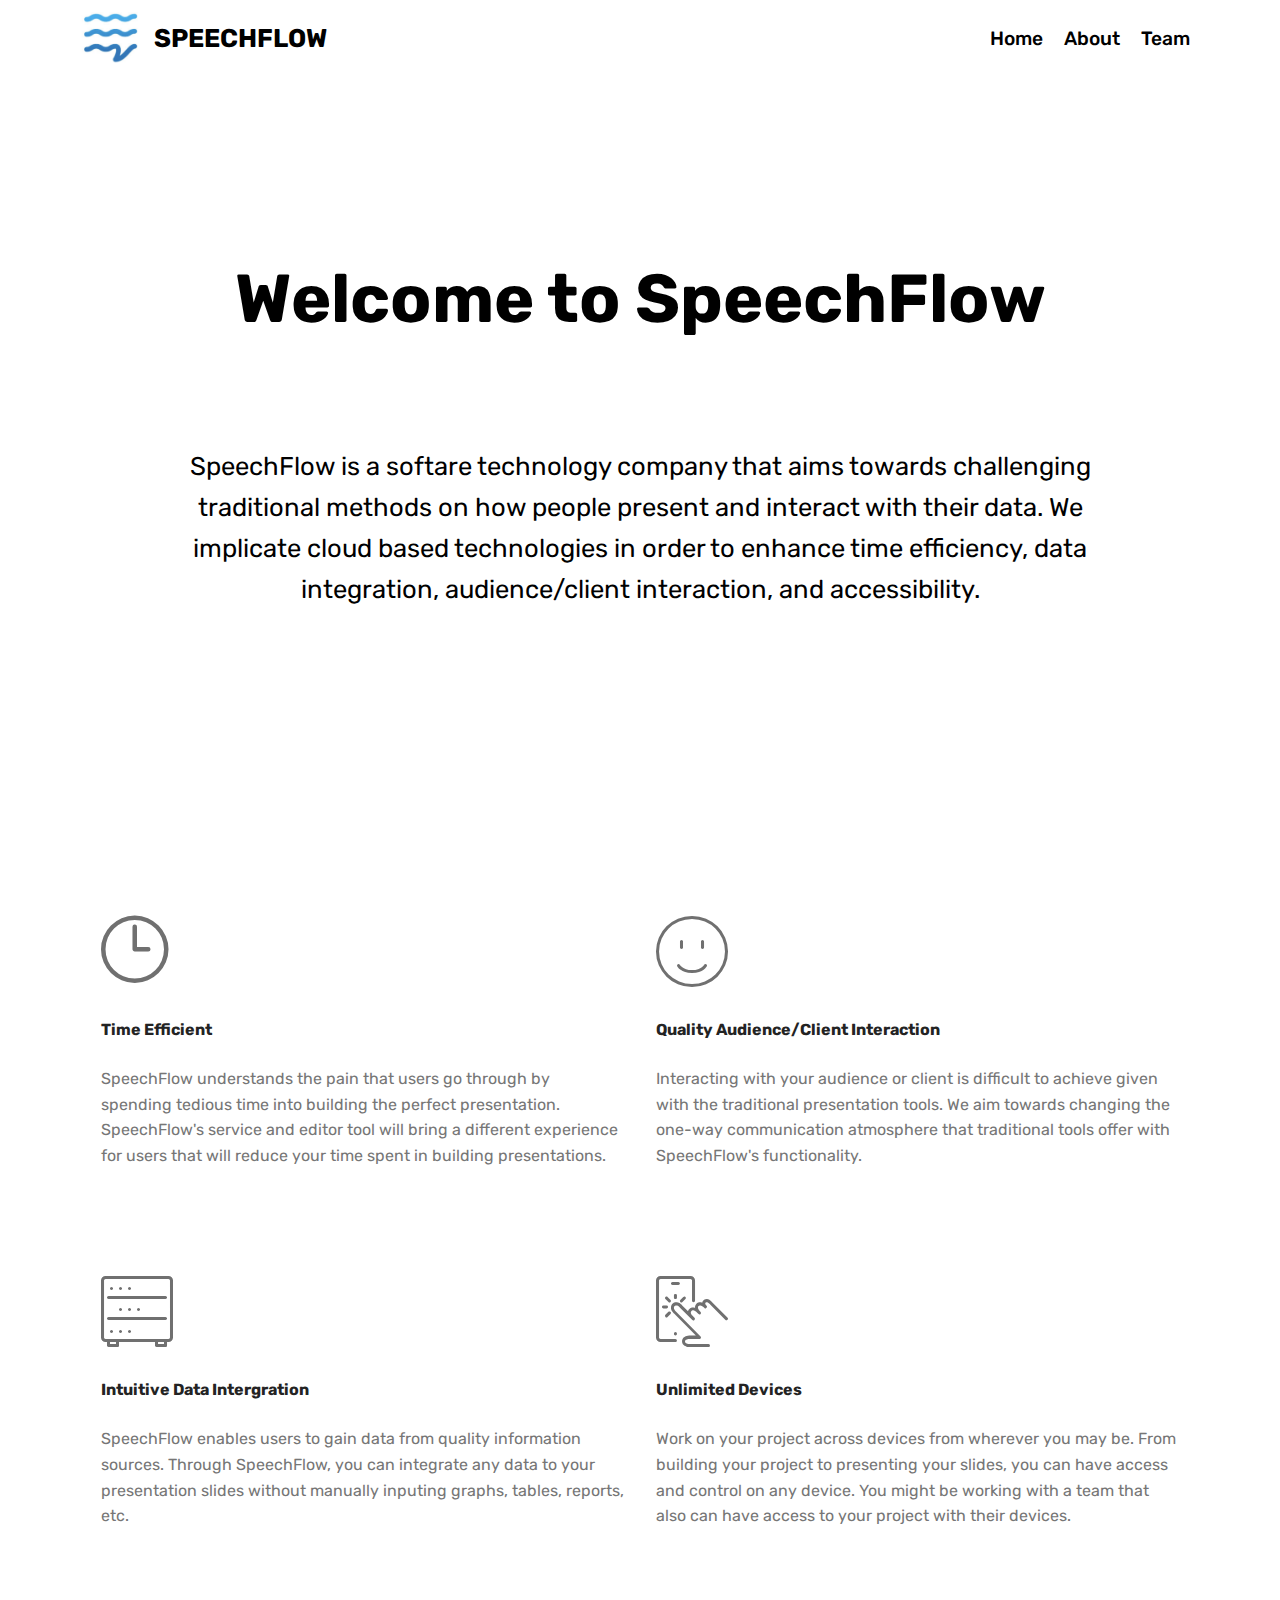
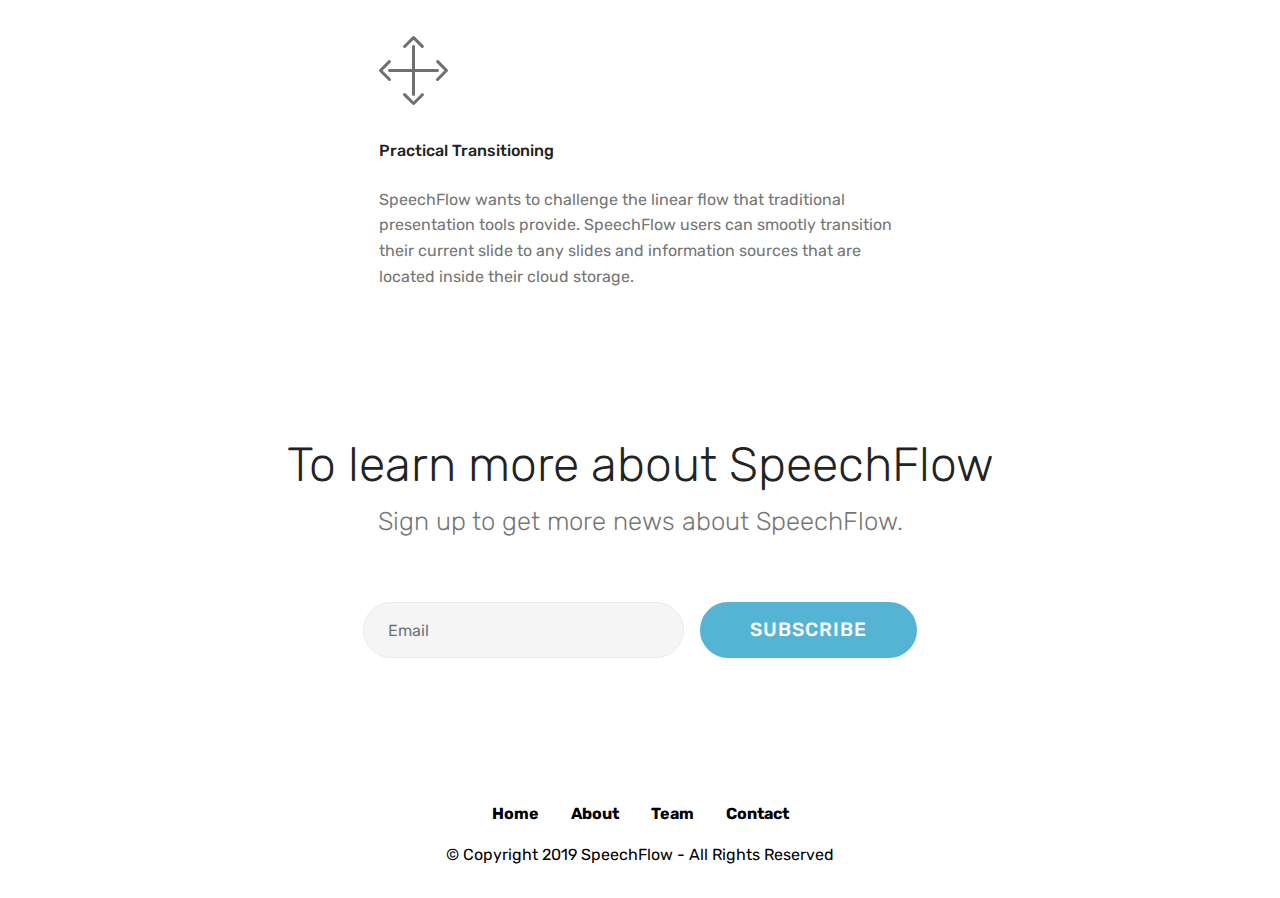
==== about.html @ fd4cd21f "create github pages" ====
<!DOCTYPE html>
<html  >
<head>
  <!-- Site made with Mobirise Website Builder v4.11.4, https://mobirise.com -->
  <meta charset="UTF-8">
  <meta http-equiv="X-UA-Compatible" content="IE=edge">
  <meta name="generator" content="Mobirise v4.11.4, mobirise.com">
  <meta name="viewport" content="width=device-width, initial-scale=1, minimum-scale=1">
  <link rel="shortcut icon" href="assets/images/screen-shot-2019-04-03-at-3.57.23-pm-146x145.png" type="image/x-icon">
  <meta name="description" content="Web Builder Description">
  
  <title>About</title>
  <link rel="stylesheet" href="assets/web/assets/mobirise-icons/mobirise-icons.css">
  <link rel="stylesheet" href="assets/web/assets/mobirise-icons-bold/mobirise-icons-bold.css">
  <link rel="stylesheet" href="assets/bootstrap/css/bootstrap.min.css">
  <link rel="stylesheet" href="assets/bootstrap/css/bootstrap-grid.min.css">
  <link rel="stylesheet" href="assets/bootstrap/css/bootstrap-reboot.min.css">
  <link rel="stylesheet" href="assets/dropdown/css/style.css">
  <link rel="stylesheet" href="assets/tether/tether.min.css">
  <link rel="stylesheet" href="assets/socicon/css/styles.css">
  <link rel="stylesheet" href="assets/theme/css/style.css">
  <link rel="preload" as="style" href="assets/mobirise/css/mbr-additional.css"><link rel="stylesheet" href="assets/mobirise/css/mbr-additional.css" type="text/css">
  
  
  
</head>
<body>
  <section class="menu cid-rmBKshVHnx" once="menu" id="menu2-a">

    

    <nav class="navbar navbar-expand beta-menu navbar-dropdown align-items-center navbar-toggleable-sm">
        <button class="navbar-toggler navbar-toggler-right" type="button" data-toggle="collapse" data-target="#navbarSupportedContent" aria-controls="navbarSupportedContent" aria-expanded="false" aria-label="Toggle navigation">
            <div class="hamburger">
                <span></span>
                <span></span>
                <span></span>
                <span></span>
            </div>
        </button>
        <div class="menu-logo">
            <div class="navbar-brand">
                <span class="navbar-logo">
                    <a href="https://mobirise.co">
                        <img src="assets/images/screen-shot-2019-04-03-at-3.57.23-pm-146x145.png" alt="Mobirise" title="" style="height: 3.8rem;">
                    </a>
                </span>
                <span class="navbar-caption-wrap"><a class="navbar-caption text-black display-5" href="index.html">SPEECHFLOW</a></span>
            </div>
        </div>
        <div class="collapse navbar-collapse" id="navbarSupportedContent">
            <ul class="navbar-nav nav-dropdown nav-right" data-app-modern-menu="true"><li class="nav-item">
                    <a class="nav-link link text-black display-4" href="index.html">Home</a>
                </li><li class="nav-item"><a class="nav-link link text-black display-4" href="about.html">About</a></li><li class="nav-item"><a class="nav-link link text-black display-4" href="team.html">Team</a></li></ul>
            
        </div>
    </nav>
</section>

<section class="engine"><a href="https://mobirise.info">Mobirise</a></section><section class="cid-rmBMNc3s28 mbr-fullscreen" id="header2-f">

    

    

    <div class="container align-center">
        <div class="row justify-content-md-center">
            <div class="mbr-white col-md-10">
                <h1 class="mbr-section-title mbr-bold pb-3 mbr-fonts-style display-1">
                    Welcome to SpeechFlow</h1>
                
                <p class="mbr-text pb-3 mbr-fonts-style display-5"><br><br>SpeechFlow is a softare technology company that aims towards challenging traditional methods on how people present and interact with their data. We implicate cloud based technologies in order to enhance time efficiency, data integration, audience/client interaction, and accessibility.<br></p>
                
            </div>
        </div>
    </div>
    
</section>

<section class="features5 cid-rmCKR3AVZX" id="features5-1q">
    
    

    
    <div class="container">
        <div class="media-container-row">

            <div class="card p-3 col-12 col-md-6">
                <div class="card-img pb-3">
                    <span class="mbr-iconfont mbrib-clock"></span>
                </div>
                <div class="card-box">
                    <h4 class="card-title py-3 mbr-fonts-style display-7"><strong>
                        Time Efficient</strong></h4>
                    <p class="mbr-text mbr-fonts-style display-7">SpeechFlow understands the pain that users go through by spending tedious time into building the perfect presentation. SpeechFlow's service and editor tool will bring a different experience for users that will reduce your time spent in building presentations.&nbsp;</p>
                </div>
            </div>

            <div class="card p-3 col-12 col-md-6">
                <div class="card-img pb-3">
                    <span class="mbr-iconfont mbri-smile-face"></span>
                </div>
                <div class="card-box">
                    <h4 class="card-title py-3 mbr-fonts-style display-7"><strong>Quality Audience/Client Interaction</strong></h4>
                    <p class="mbr-text mbr-fonts-style display-7">Interacting with your audience or client is difficult to achieve given with the traditional presentation tools. We aim towards changing the one-way communication atmosphere that traditional tools offer with SpeechFlow's functionality. </p>
                </div>
            </div>

            

            
        </div>
    </div>
</section>

<section class="features5 cid-rmCKVQnenb" id="features5-1r">
    
    

    
    <div class="container">
        <div class="media-container-row">

            <div class="card p-3 col-12 col-md-6">
                <div class="card-img pb-3">
                    <span class="mbr-iconfont mbri-database"></span>
                </div>
                <div class="card-box">
                    <h4 class="card-title py-3 mbr-fonts-style display-7"><strong>Intuitive Data Intergration</strong></h4>
                    <p class="mbr-text mbr-fonts-style display-7">SpeechFlow enables users to gain data from quality information sources. Through SpeechFlow, you can integrate any data to your presentation slides without manually inputing graphs, tables, reports, etc. </p>
                </div>
            </div>

            <div class="card p-3 col-12 col-md-6">
                <div class="card-img pb-3">
                    <span class="mbri-touch mbr-iconfont"></span>
                </div>
                <div class="card-box">
                    <h4 class="card-title py-3 mbr-fonts-style display-7"><strong>Unlimited Devices</strong></h4>
                    <p class="mbr-text mbr-fonts-style display-7">Work on your project across devices from wherever you may be. From building your project to presenting your slides, you can have access and control on any device. You might be working with a team that also can have access to your project with their devices.&nbsp;<br></p>
                </div>
            </div>

            

            
        </div>
    </div>
</section>

<section class="features5 cid-rmEwqgdyyL" id="features5-1t">
    
    

    
    <div class="container">
        <div class="media-container-row">

            <div class="card p-3 col-12 col-md-6">
                <div class="card-img pb-3">
                    <span class="mbr-iconfont mbri-drag-n-drop"></span>
                </div>
                <div class="card-box">
                    <h4 class="card-title py-3 mbr-fonts-style display-7">
                        Practical Transitioning&nbsp;</h4>
                    <p class="mbr-text mbr-fonts-style display-7">SpeechFlow wants to challenge the linear flow that traditional presentation tools provide. SpeechFlow users can smootly transition their current slide to any slides and information sources that are located inside their cloud storage. &nbsp;<br></p>
                </div>
            </div>

            

            

            
        </div>
    </div>
</section>

<section class="mbr-section form3 cid-rmCKaXedOC" id="form3-1p">

    

    

    <div class="container">
        <div class="row justify-content-center">
            <div class="title col-12 col-lg-8">
                <h2 class="align-center pb-2 mbr-fonts-style display-2">To learn more about SpeechFlow</h2>
                <h3 class="mbr-section-subtitle align-center pb-5 mbr-light mbr-fonts-style display-5">Sign up to get more news about SpeechFlow.</h3>
            </div>
        </div>

        <div class="row py-2 justify-content-center">
            <div class="col-12 col-lg-6  col-md-8 " data-form-type="formoid">
                <!---Formbuilder Form--->
                <form action="https://mobirise.com/" method="POST" class="mbr-form form-with-styler" data-form-title="Mobirise Form"><input type="hidden" name="email" data-form-email="true" value="qpo+AYBbpV+NkNsP4KhYhsBKqe8JegMHZk0MOU1ZbLRq3NXl30tZQBmYfd4DKTmoxYqYa0IX5+ta2hvY4SDJxQZHtUR6M5y82dvScBEGk53ZRfihV3V1oSv500t8HhUw">
                    <div class="row">
                        <div hidden="hidden" data-form-alert="" class="alert alert-success col-12">Thanks for filling out the form!</div>
                        <div hidden="hidden" data-form-alert-danger="" class="alert alert-danger col-12">
                        </div>
                    </div>
                    <div class="dragArea row">
                        <div class="form-group col" data-for="email">
                            <input type="email" name="email" placeholder="Email" data-form-field="Email" required="required" class="form-control display-7" id="email-form3-1p">
                        </div>
                        <div class="col-auto input-group-btn">
                            <button type="submit" class="btn btn-primary  display-4">SUBSCRIBE</button>
                        </div>
                    </div>
                </form><!---Formbuilder Form--->
            </div>
        </div>
    </div>
</section>

<section once="footers" class="cid-rmC5yGAO0R" id="footer7-11">

    

    

    <div class="container">
        <div class="media-container-row align-center mbr-white">
            <div class="row row-links">
                <ul class="foot-menu">
                    
                    
                    
                    
                    
                <li class="foot-menu-item mbr-fonts-style display-7"><a class="mbr-bold text-black" href="index.html" target="_blank">Home</a></li><li class="foot-menu-item mbr-fonts-style display-7">
                        <a class="mbr-bold text-black" href="about.html" target="_blank">About</a></li><li class="foot-menu-item mbr-fonts-style display-7"><a class="mbr-bold text-black" href="blog.html" target="_blank">Team</a></li><li class="foot-menu-item mbr-fonts-style display-7"><a class="mbr-bold text-black" href="team.html" target="_blank">Contact</a></li></ul>
            </div>
            
            <div class="row row-copirayt">
                <p class="mbr-text mb-0 mbr-fonts-style mbr-white align-center display-7">© Copyright 2019 SpeechFlow - All Rights Reserved</p>
            </div>
        </div>
    </div>
</section>


  <script src="assets/web/assets/jquery/jquery.min.js"></script>
  <script src="assets/popper/popper.min.js"></script>
  <script src="assets/bootstrap/js/bootstrap.min.js"></script>
  <script src="assets/smoothscroll/smooth-scroll.js"></script>
  <script src="assets/dropdown/js/nav-dropdown.js"></script>
  <script src="assets/dropdown/js/navbar-dropdown.js"></script>
  <script src="assets/touchswipe/jquery.touch-swipe.min.js"></script>
  <script src="assets/tether/tether.min.js"></script>
  <script src="assets/theme/js/script.js"></script>
  <script src="assets/formoid/formoid.min.js"></script>
  
  
</body>
</html>
---- assets/web/assets/mobirise-icons/mobirise-icons.css ----
@font-face {
  font-family: 'MobiriseIcons';
  src:  url('mobirise-icons.eot?spat4u');
  src:  url('mobirise-icons.eot?spat4u#iefix') format('embedded-opentype'),
    url('mobirise-icons.ttf?spat4u') format('truetype'),
    url('mobirise-icons.woff?spat4u') format('woff'),
    url('mobirise-icons.svg?spat4u#MobiriseIcons') format('svg');
  font-weight: normal;
  font-style: normal;
  font-display: swap;
}

[class^="mbri-"], [class*=" mbri-"] {
  /* use !important to prevent issues with browser extensions that change fonts */
  font-family: MobiriseIcons !important;
  speak: none;
  font-style: normal;
  font-weight: normal;
  font-variant: normal;
  text-transform: none;
  line-height: 1;

  /* Better Font Rendering =========== */
  -webkit-font-smoothing: antialiased;
  -moz-osx-font-smoothing: grayscale;
}

.mbri-add-submenu:before {
  content: "\e900";
}
.mbri-alert:before {
  content: "\e901";
}
.mbri-align-center:before {
  content: "\e902";
}
.mbri-align-justify:before {
  content: "\e903";
}
.mbri-align-left:before {
  content: "\e904";
}
.mbri-align-right:before {
  content: "\e905";
}
.mbri-android:before {
  content: "\e906";
}
.mbri-apple:before {
  content: "\e907";
}
.mbri-arrow-down:before {
  content: "\e908";
}
.mbri-arrow-next:before {
  content: "\e909";
}
.mbri-arrow-prev:before {
  content: "\e90a";
}
.mbri-arrow-up:before {
  content: "\e90b";
}
.mbri-bold:before {
  content: "\e90c";
}
.mbri-bookmark:before {
  content: "\e90d";
}
.mbri-bootstrap:before {
  content: "\e90e";
}
.mbri-briefcase:before {
  content: "\e90f";
}
.mbri-browse:before {
  content: "\e910";
}
.mbri-bulleted-list:before {
  content: "\e911";
}
.mbri-calendar:before {
  content: "\e912";
}
.mbri-camera:before {
  content: "\e913";
}
.mbri-cart-add:before {
  content: "\e914";
}
.mbri-cart-full:before {
  content: "\e915";
}
.mbri-cash:before {
  content: "\e916";
}
.mbri-change-style:before {
  content: "\e917";
}
.mbri-chat:before {
  content: "\e918";
}
.mbri-clock:before {
  content: "\e919";
}
.mbri-close:before {
  content: "\e91a";
}
.mbri-cloud:before {
  content: "\e91b";
}
.mbri-code:before {
  content: "\e91c";
}
.mbri-contact-form:before {
  content: "\e91d";
}
.mbri-credit-card:before {
  content: "\e91e";
}
.mbri-cursor-click:before {
  content: "\e91f";
}
.mbri-cust-feedback:before {
  content: "\e920";
}
.mbri-database:before {
  content: "\e921";
}
.mbri-delivery:before {
  content: "\e922";
}
.mbri-desktop:before {
  content: "\e923";
}
.mbri-devices:before {
  content: "\e924";
}
.mbri-down:before {
  content: "\e925";
}
.mbri-download:before {
  content: "\e989";
}
.mbri-drag-n-drop:before {
  content: "\e927";
}
.mbri-drag-n-drop2:before {
  content: "\e928";
}
.mbri-edit:before {
  content: "\e929";
}
.mbri-edit2:before {
  content: "\e92a";
}
.mbri-error:before {
  content: "\e92b";
}
.mbri-extension:before {
  content: "\e92c";
}
.mbri-features:before {
  content: "\e92d";
}
.mbri-file:before {
  content: "\e92e";
}
.mbri-flag:before {
  content: "\e92f";
}
.mbri-folder:before {
  content: "\e930";
}
.mbri-gift:before {
  content: "\e931";
}
.mbri-github:before {
  content: "\e932";
}
.mbri-globe:before {
  content: "\e933";
}
.mbri-globe-2:before {
  content: "\e934";
}
.mbri-growing-chart:before {
  content: "\e935";
}
.mbri-hearth:before {
  content: "\e936";
}
.mbri-help:before {
  content: "\e937";
}
.mbri-home:before {
  content: "\e938";
}
.mbri-hot-cup:before {
  content: "\e939";
}
.mbri-idea:before {
  content: "\e93a";
}
.mbri-image-gallery:before {
  content: "\e93b";
}
.mbri-image-slider:before {
  content: "\e93c";
}
.mbri-info:before {
  content: "\e93d";
}
.mbri-italic:before {
  content: "\e93e";
}
.mbri-key:before {
  content: "\e93f";
}
.mbri-laptop:before {
  content: "\e940";
}
.mbri-layers:before {
  content: "\e941";
}
.mbri-left-right:before {
  content: "\e942";
}
.mbri-left:before {
  content: "\e943";
}
.mbri-letter:before {
  content: "\e944";
}
.mbri-like:before {
  content: "\e945";
}
.mbri-link:before {
  content: "\e946";
}
.mbri-lock:before {
  content: "\e947";
}
.mbri-login:before {
  content: "\e948";
}
.mbri-logout:before {
  content: "\e949";
}
.mbri-magic-stick:before {
  content: "\e94a";
}
.mbri-map-pin:before {
  content: "\e94b";
}
.mbri-menu:before {
  content: "\e94c";
}
.mbri-mobile:before {
  content: "\e94d";
}
.mbri-mobile2:before {
  content: "\e94e";
}
.mbri-mobirise:before {
  content: "\e94f";
}
.mbri-more-horizontal:before {
  content: "\e950";
}
.mbri-more-vertical:before {
  content: "\e951";
}
.mbri-music:before {
  content: "\e952";
}
.mbri-new-file:before {
  content: "\e953";
}
.mbri-numbered-list:before {
  content: "\e954";
}
.mbri-opened-folder:before {
  content: "\e955";
}
.mbri-pages:before {
  content: "\e956";
}
.mbri-paper-plane:before {
  content: "\e957";
}
.mbri-paperclip:before {
  content: "\e958";
}
.mbri-photo:before {
  content: "\e959";
}
.mbri-photos:before {
  content: "\e95a";
}
.mbri-pin:before {
  content: "\e95b";
}
.mbri-play:before {
  content: "\e95c";
}
.mbri-plus:before {
  content: "\e95d";
}
.mbri-preview:before {
  content: "\e95e";
}
.mbri-print:before {
  content: "\e95f";
}
.mbri-protect:before {
  content: "\e960";
}
.mbri-question:before {
  content: "\e961";
}
.mbri-quote-left:before {
  content: "\e962";
}
.mbri-quote-right:before {
  content: "\e963";
}
.mbri-refresh:before {
  content: "\e964";
}
.mbri-responsive:before {
  content: "\e965";
}
.mbri-right:before {
  content: "\e966";
}
.mbri-rocket:before {
  content: "\e967";
}
.mbri-sad-face:before {
  content: "\e968";
}
.mbri-sale:before {
  content: "\e969";
}
.mbri-save:before {
  content: "\e96a";
}
.mbri-search:before {
  content: "\e96b";
}
.mbri-setting:before {
  content: "\e96c";
}
.mbri-setting2:before {
  content: "\e96d";
}
.mbri-setting3:before {
  content: "\e96e";
}
.mbri-share:before {
  content: "\e96f";
}
.mbri-shopping-bag:before {
  content: "\e970";
}
.mbri-shopping-basket:before {
  content: "\e971";
}
.mbri-shopping-cart:before {
  content: "\e972";
}
.mbri-sites:before {
  content: "\e973";
}
.mbri-smile-face:before {
  content: "\e974";
}
.mbri-speed:before {
  content: "\e975";
}
.mbri-star:before {
  content: "\e976";
}
.mbri-success:before {
  content: "\e977";
}
.mbri-sun:before {
  content: "\e978";
}
.mbri-sun2:before {
  content: "\e979";
}
.mbri-tablet:before {
  content: "\e97a";
}
.mbri-tablet-vertical:before {
  content: "\e97b";
}
.mbri-target:before {
  content: "\e97c";
}
.mbri-timer:before {
  content: "\e97d";
}
.mbri-to-ftp:before {
  content: "\e97e";
}
.mbri-to-local-drive:before {
  content: "\e97f";
}
.mbri-touch-swipe:before {
  content: "\e980";
}
.mbri-touch:before {
  content: "\e981";
}
.mbri-trash:before {
  content: "\e982";
}
.mbri-underline:before {
  content: "\e983";
}
.mbri-unlink:before {
  content: "\e984";
}
.mbri-unlock:before {
  content: "\e985";
}
.mbri-up-down:before {
  content: "\e986";
}
.mbri-up:before {
  content: "\e987";
}
.mbri-update:before {
  content: "\e988";
}
.mbri-upload:before {
 content: "\e926"; 
}
.mbri-user:before {
  content: "\e98a";
}
.mbri-user2:before {
  content: "\e98b";
}
.mbri-users:before {
  content: "\e98c";
}
.mbri-video:before {
  content: "\e98d";
}
.mbri-video-play:before {
  content: "\e98e";
}
.mbri-watch:before {
  content: "\e98f";
}
.mbri-website-theme:before {
  content: "\e990";
}
.mbri-wifi:before {
  content: "\e991";
}
.mbri-windows:before {
  content: "\e992";
}
.mbri-zoom-out:before {
  content: "\e993";
}
.mbri-redo:before {
  content: "\e994";
}
.mbri-undo:before {
  content: "\e995";
}
---- assets/web/assets/mobirise-icons-bold/mobirise-icons-bold.css ----
@font-face {
  font-family: 'mobirise-icons-bold';
  font-display: swap;
  src:  url('mobirise-icons-bold.eot?m1l4yr');
  src:  url('mobirise-icons-bold.eot?m1l4yr#iefix') format('embedded-opentype'),
    url('mobirise-icons-bold.ttf?m1l4yr') format('truetype'),
    url('mobirise-icons-bold.woff?m1l4yr') format('woff'),
    url('mobirise-icons-bold.svg?m1l4yr#mobirise-icons-bold') format('svg');
  font-weight: normal;
  font-style: normal;
}

[class^="mbrib-"], [class*="mbrib-"] {
  /* use !important to prevent issues with browser extensions that change fonts */
  font-family: 'mobirise-icons-bold' !important;
  speak: none;
  font-style: normal;
  font-weight: normal;
  font-variant: normal;
  text-transform: none;
  line-height: 1;

  /* Better Font Rendering =========== */
  -webkit-font-smoothing: antialiased;
  -moz-osx-font-smoothing: grayscale;
}

.mbrib-add-submenu:before {
  content: "\e900";
}
.mbrib-alert:before {
  content: "\e901";
}
.mbrib-align-center:before {
  content: "\e902";
}
.mbrib-align-justify:before {
  content: "\e903";
}
.mbrib-align-left:before {
  content: "\e904";
}
.mbrib-align-right:before {
  content: "\e905";
}
.mbrib-android:before {
  content: "\e906";
}
.mbrib-apple:before {
  content: "\e907";
}
.mbrib-arrow-down:before {
  content: "\e908";
}
.mbrib-arrow-next:before {
  content: "\e909";
}
.mbrib-arrow-prev:before {
  content: "\e90a";
}
.mbrib-arrow-up:before {
  content: "\e90b";
}
.mbrib-bold:before {
  content: "\e90c";
}
.mbrib-bookmark:before {
  content: "\e90d";
}
.mbrib-bootstrap:before {
  content: "\e90e";
}
.mbrib-briefcase:before {
  content: "\e90f";
}
.mbrib-browse:before {
  content: "\e910";
}
.mbrib-bulleted-list:before {
  content: "\e911";
}
.mbrib-calendar:before {
  content: "\e912";
}
.mbrib-camera:before {
  content: "\e913";
}
.mbrib-cart-add:before {
  content: "\e914";
}
.mbrib-cart-full:before {
  content: "\e915";
}
.mbrib-cash:before {
  content: "\e916";
}
.mbrib-change-style:before {
  content: "\e917";
}
.mbrib-chat:before {
  content: "\e918";
}
.mbrib-clock:before {
  content: "\e919";
}
.mbrib-close:before {
  content: "\e91a";
}
.mbrib-cloud:before {
  content: "\e91b";
}
.mbrib-code:before {
  content: "\e91c";
}
.mbrib-contact-form:before {
  content: "\e91d";
}
.mbrib-credit-card:before {
  content: "\e91e";
}
.mbrib-cursor-click:before {
  content: "\e91f";
}
.mbrib-cust-feedback:before {
  content: "\e920";
}
.mbrib-database:before {
  content: "\e921";
}
.mbrib-delivery:before {
  content: "\e922";
}
.mbrib-desktop:before {
  content: "\e923";
}
.mbrib-devices:before {
  content: "\e924";
}
.mbrib-down:before {
  content: "\e925";
}
.mbrib-download:before {
  content: "\e926";
}
.mbrib-drag-n-drop:before {
  content: "\e927";
}
.mbrib-drag-n-drop2:before {
  content: "\e928";
}
.mbrib-edit:before {
  content: "\e929";
}
.mbrib-edit2:before {
  content: "\e92a";
}
.mbrib-error:before {
  content: "\e92b";
}
.mbrib-extension:before {
  content: "\e92c";
}
.mbrib-features:before {
  content: "\e92d";
}
.mbrib-file:before {
  content: "\e92e";
}
.mbrib-flag:before {
  content: "\e92f";
}
.mbrib-folder:before {
  content: "\e930";
}
.mbrib-gift:before {
  content: "\e931";
}
.mbrib-github:before {
  content: "\e932";
}
.mbrib-globe-2:before {
  content: "\e933";
}
.mbrib-globe:before {
  content: "\e934";
}
.mbrib-growing-chart:before {
  content: "\e935";
}
.mbrib-hearth:before {
  content: "\e936";
}
.mbrib-help:before {
  content: "\e937";
}
.mbrib-home:before {
  content: "\e938";
}
.mbrib-hot-cup:before {
  content: "\e939";
}
.mbrib-idea:before {
  content: "\e93a";
}
.mbrib-image-gallery:before {
  content: "\e93b";
}
.mbrib-image-slider:before {
  content: "\e93c";
}
.mbrib-info:before {
  content: "\e93d";
}
.mbrib-italic:before {
  content: "\e93e";
}
.mbrib-key:before {
  content: "\e93f";
}
.mbrib-laptop:before {
  content: "\e940";
}
.mbrib-layers:before {
  content: "\e941";
}
.mbrib-left-right:before {
  content: "\e942";
}
.mbrib-left:before {
  content: "\e943";
}
.mbrib-letter:before {
  content: "\e944";
}
.mbrib-like:before {
  content: "\e945";
}
.mbrib-link:before {
  content: "\e946";
}
.mbrib-lock:before {
  content: "\e947";
}
.mbrib-login:before {
  content: "\e948";
}
.mbrib-logout:before {
  content: "\e949";
}
.mbrib-magic-stick:before {
  content: "\e94a";
}
.mbrib-map-pin:before {
  content: "\e94b";
}
.mbrib-menu:before {
  content: "\e94c";
}
.mbrib-mobile:before {
  content: "\e94d";
}
.mbrib-mobile2:before {
  content: "\e94e";
}
.mbrib-mobirise:before {
  content: "\e94f";
}
.mbrib-more-horizontal:before {
  content: "\e950";
}
.mbrib-more-vertical:before {
  content: "\e951";
}
.mbrib-music:before {
  content: "\e952";
}
.mbrib-new-file:before {
  content: "\e953";
}
.mbrib-numbered-list:before {
  content: "\e954";
}
.mbrib-opened-folder:before {
  content: "\e955";
}
.mbrib-pages:before {
  content: "\e956";
}
.mbrib-paper-plane:before {
  content: "\e957";
}
.mbrib-paperclip:before {
  content: "\e958";
}
.mbrib-photo:before {
  content: "\e959";
}
.mbrib-photos:before {
  content: "\e95a";
}
.mbrib-pin:before {
  content: "\e95b";
}
.mbrib-play:before {
  content: "\e95c";
}
.mbrib-plus:before {
  content: "\e95d";
}
.mbrib-preview:before {
  content: "\e95e";
}
.mbrib-print:before {
  content: "\e95f";
}
.mbrib-protect:before {
  content: "\e960";
}
.mbrib-question:before {
  content: "\e961";
}
.mbrib-quote-left:before {
  content: "\e962";
}
.mbrib-quote-right:before {
  content: "\e963";
}
.mbrib-redo:before {
  content: "\e964";
}
.mbrib-refresh:before {
  content: "\e965";
}
.mbrib-responsive:before {
  content: "\e966";
}
.mbrib-right:before {
  content: "\e967";
}
.mbrib-rocket:before {
  content: "\e968";
}
.mbrib-sad-face:before {
  content: "\e969";
}
.mbrib-sale:before {
  content: "\e96a";
}
.mbrib-save:before {
  content: "\e96b";
}
.mbrib-search:before {
  content: "\e96c";
}
.mbrib-setting:before {
  content: "\e96d";
}
.mbrib-setting2:before {
  content: "\e96e";
}
.mbrib-setting3:before {
  content: "\e96f";
}
.mbrib-share:before {
  content: "\e970";
}
.mbrib-shopping-bag:before {
  content: "\e971";
}
.mbrib-shopping-basket:before {
  content: "\e972";
}
.mbrib-shopping-cart:before {
  content: "\e973";
}
.mbrib-sites:before {
  content: "\e974";
}
.mbrib-smile-face:before {
  content: "\e975";
}
.mbrib-speed:before {
  content: "\e976";
}
.mbrib-star:before {
  content: "\e977";
}
.mbrib-success:before {
  content: "\e978";
}
.mbrib-sun:before {
  content: "\e979";
}
.mbrib-sun2:before {
  content: "\e97a";
}
.mbrib-tablet-vertical:before {
  content: "\e97b";
}
.mbrib-tablet:before {
  content: "\e97c";
}
.mbrib-target:before {
  content: "\e97d";
}
.mbrib-timer:before {
  content: "\e97e";
}
.mbrib-to-ftp:before {
  content: "\e97f";
}
.mbrib-to-local-drive:before {
  content: "\e980";
}
.mbrib-touch-swipe:before {
  content: "\e981";
}
.mbrib-touch:before {
  content: "\e982";
}
.mbrib-trash:before {
  content: "\e983";
}
.mbrib-underline:before {
  content: "\e984";
}
.mbrib-undo:before {
  content: "\e985";
}
.mbrib-unlink:before {
  content: "\e986";
}
.mbrib-unlock:before {
  content: "\e987";
}
.mbrib-up-down:before {
  content: "\e988";
}
.mbrib-up:before {
  content: "\e989";
}
.mbrib-update:before {
  content: "\e98a";
}
.mbrib-upload:before {
  content: "\e98b";
}
.mbrib-user:before {
  content: "\e98c";
}
.mbrib-user2:before {
  content: "\e98d";
}
.mbrib-users:before {
  content: "\e98e";
}
.mbrib-video-play:before {
  content: "\e98f";
}
.mbrib-video:before {
  content: "\e990";
}
.mbrib-watch:before {
  content: "\e991";
}
.mbrib-website-theme:before {
  content: "\e992";
}
.mbrib-wifi:before {
  content: "\e993";
}
.mbrib-windows:before {
  content: "\e994";
}
.mbrib-zoom-out:before {
  content: "\e995";
}
---- assets/dropdown/css/style.css ----
.navbar-dropdown {
  left: 0;
  padding: 0;
  position: absolute;
  right: 0;
  top: 0;
  transition: all 0.45s ease;
  z-index: 1030;
  background: #282828; }
  .navbar-dropdown .navbar-logo {
    margin-right: 0.8rem;
    transition: margin 0.3s ease-in-out;
    vertical-align: middle; }
    .navbar-dropdown .navbar-logo img {
      height: 3.125rem;
      transition: all 0.3s ease-in-out; }
    .navbar-dropdown .navbar-logo.mbr-iconfont {
      font-size: 3.125rem;
      line-height: 3.125rem; }
  .navbar-dropdown .navbar-caption {
    font-weight: 700;
    white-space: normal;
    vertical-align: -4px;
    line-height: 3.125rem !important; }
    .navbar-dropdown .navbar-caption, .navbar-dropdown .navbar-caption:hover {
      color: inherit;
      text-decoration: none; }
  .navbar-dropdown .mbr-iconfont + .navbar-caption {
    vertical-align: -1px; }
  .navbar-dropdown.navbar-fixed-top {
    position: fixed; }
  .navbar-dropdown .navbar-brand span {
    vertical-align: -4px; }
  .navbar-dropdown.bg-color.transparent {
    background: none; }
  .navbar-dropdown.navbar-short .navbar-brand {
    padding: 0.625rem 0; }
    .navbar-dropdown.navbar-short .navbar-brand span {
      vertical-align: -1px; }
  .navbar-dropdown.navbar-short .navbar-caption {
    line-height: 2.375rem !important;
    vertical-align: -2px; }
  .navbar-dropdown.navbar-short .navbar-logo {
    margin-right: 0.5rem; }
    .navbar-dropdown.navbar-short .navbar-logo img {
      height: 2.375rem; }
    .navbar-dropdown.navbar-short .navbar-logo.mbr-iconfont {
      font-size: 2.375rem;
      line-height: 2.375rem; }
  .navbar-dropdown.navbar-short .mbr-table-cell {
    height: 3.625rem; }
  .navbar-dropdown .navbar-close {
    left: 0.6875rem;
    position: fixed;
    top: 0.75rem;
    z-index: 1000; }
  .navbar-dropdown .hamburger-icon {
    content: "";
    display: inline-block;
    vertical-align: middle;
    width: 16px;
    -webkit-box-shadow: 0 -6px 0 1px #282828,0 0 0 1px #282828,0 6px 0 1px #282828;
    -moz-box-shadow: 0 -6px 0 1px #282828,0 0 0 1px #282828,0 6px 0 1px #282828;
    box-shadow: 0 -6px 0 1px #282828,0 0 0 1px #282828,0 6px 0 1px #282828; }

.dropdown-menu .dropdown-toggle[data-toggle="dropdown-submenu"]::after {
  border-bottom: 0.35em solid transparent;
  border-left: 0.35em solid;
  border-right: 0;
  border-top: 0.35em solid transparent;
  margin-left: 0.3rem; }

.dropdown-menu .dropdown-item:focus {
  outline: 0; }

.nav-dropdown {
  font-size: 0.75rem;
  font-weight: 500;
  height: auto !important; }
  .nav-dropdown .nav-btn {
    padding-left: 1rem; }
  .nav-dropdown .link {
    margin: .667em 1.667em;
    font-weight: 500;
    padding: 0;
    transition: color .2s ease-in-out; }
    .nav-dropdown .link.dropdown-toggle {
      margin-right: 2.583em; }
      .nav-dropdown .link.dropdown-toggle::after {
        margin-left: .25rem;
        border-top: 0.35em solid;
        border-right: 0.35em solid transparent;
        border-left: 0.35em solid transparent;
        border-bottom: 0; }
      .nav-dropdown .link.dropdown-toggle[aria-expanded="true"] {
        margin: 0;
        padding: 0.667em 3.263em  0.667em 1.667em; }
  .nav-dropdown .link::after,
  .nav-dropdown .dropdown-item::after {
    color: inherit; }
  .nav-dropdown .btn {
    font-size: 0.75rem;
    font-weight: 700;
    letter-spacing: 0;
    margin-bottom: 0;
    padding-left: 1.25rem;
    padding-right: 1.25rem; }
  .nav-dropdown .dropdown-menu {
    border-radius: 0;
    border: 0;
    left: 0;
    margin: 0;
    padding-bottom: 1.25rem;
    padding-top: 1.25rem;
    position: relative; }
  .nav-dropdown .dropdown-submenu {
    margin-left: 0.125rem;
    top: 0; }
  .nav-dropdown .dropdown-item {
    font-weight: 500;
    line-height: 2;
    padding: 0.3846em 4.615em 0.3846em 1.5385em;
    position: relative;
    transition: color .2s ease-in-out, background-color .2s ease-in-out; }
    .nav-dropdown .dropdown-item::after {
      margin-top: -0.3077em;
      position: absolute;
      right: 1.1538em;
      top: 50%; }
    .nav-dropdown .dropdown-item:focus, .nav-dropdown .dropdown-item:hover {
      background: none; }

@media (max-width: 767px) {
  .nav-dropdown.navbar-toggleable-sm {
    bottom: 0;
    display: none;
    left: 0;
    overflow-x: hidden;
    position: fixed;
    top: 0;
    transform: translateX(-100%);
    -ms-transform: translateX(-100%);
    -webkit-transform: translateX(-100%);
    width: 18.75rem;
    z-index: 999; } }
.nav-dropdown.navbar-toggleable-xl {
  bottom: 0;
  display: none;
  left: 0;
  overflow-x: hidden;
  position: fixed;
  top: 0;
  transform: translateX(-100%);
  -ms-transform: translateX(-100%);
  -webkit-transform: translateX(-100%);
  width: 18.75rem;
  z-index: 999; }

.nav-dropdown-sm {
  display: block !important;
  overflow-x: hidden;
  overflow: auto;
  padding-top: 3.875rem; }
  .nav-dropdown-sm::after {
    content: "";
    display: block;
    height: 3rem;
    width: 100%; }
  .nav-dropdown-sm.collapse.in ~ .navbar-close {
    display: block !important; }
  .nav-dropdown-sm.collapsing, .nav-dropdown-sm.collapse.in {
    transform: translateX(0);
    -ms-transform: translateX(0);
    -webkit-transform: translateX(0);
    transition: all 0.25s ease-out;
    -webkit-transition: all 0.25s ease-out;
    background: #282828; }
  .nav-dropdown-sm.collapsing[aria-expanded="false"] {
    transform: translateX(-100%);
    -ms-transform: translateX(-100%);
    -webkit-transform: translateX(-100%); }
  .nav-dropdown-sm .nav-item {
    display: block;
    margin-left: 0 !important;
    padding-left: 0; }
  .nav-dropdown-sm .link,
  .nav-dropdown-sm .dropdown-item {
    border-top: 1px dotted rgba(255, 255, 255, 0.1);
    font-size: 0.8125rem;
    line-height: 1.6;
    margin: 0 !important;
    padding: 0.875rem 2.4rem 0.875rem 1.5625rem !important;
    position: relative;
    white-space: normal; }
    .nav-dropdown-sm .link:focus, .nav-dropdown-sm .link:hover,
    .nav-dropdown-sm .dropdown-item:focus,
    .nav-dropdown-sm .dropdown-item:hover {
      background: rgba(0, 0, 0, 0.2) !important;
      color: #c0a375; }
  .nav-dropdown-sm .nav-btn {
    position: relative;
    padding: 1.5625rem 1.5625rem 0 1.5625rem; }
    .nav-dropdown-sm .nav-btn::before {
      border-top: 1px dotted rgba(255, 255, 255, 0.1);
      content: "";
      left: 0;
      position: absolute;
      top: 0;
      width: 100%; }
    .nav-dropdown-sm .nav-btn + .nav-btn {
      padding-top: 0.625rem; }
      .nav-dropdown-sm .nav-btn + .nav-btn::before {
        display: none; }
  .nav-dropdown-sm .btn {
    padding: 0.625rem 0; }
  .nav-dropdown-sm .dropdown-toggle[data-toggle="dropdown-submenu"]::after {
    margin-left: .25rem;
    border-top: 0.35em solid;
    border-right: 0.35em solid transparent;
    border-left: 0.35em solid transparent;
    border-bottom: 0; }
  .nav-dropdown-sm .dropdown-toggle[data-toggle="dropdown-submenu"][aria-expanded="true"]::after {
    border-top: 0;
    border-right: 0.35em solid transparent;
    border-left: 0.35em solid transparent;
    border-bottom: 0.35em solid; }
  .nav-dropdown-sm .dropdown-menu {
    margin: 0;
    padding: 0;
    position: relative;
    top: 0;
    left: 0;
    width: 100%;
    border: 0;
    float: none;
    border-radius: 0;
    background: none; }
  .nav-dropdown-sm .dropdown-submenu {
    left: 100%;
    margin-left: 0.125rem;
    margin-top: -1.25rem;
    top: 0; }

.navbar-toggleable-sm .nav-dropdown .dropdown-menu {
  position: absolute; }

.navbar-toggleable-sm .nav-dropdown .dropdown-submenu {
  left: 100%;
  margin-left: 0.125rem;
  margin-top: -1.25rem;
  top: 0; }

.navbar-toggleable-sm.opened .nav-dropdown .dropdown-menu {
  position: relative; }

.navbar-toggleable-sm.opened .nav-dropdown .dropdown-submenu {
  left: 0;
  margin-left: 00rem;
  margin-top: 0rem;
  top: 0; }

.is-builder .nav-dropdown.collapsing {
  transition: none !important; }

/*# sourceMappingURL=style.css.map */
---- assets/socicon/css/styles.css ----
@charset "UTF-8";

@font-face {
  font-family: "socicon";
  src:url("../fonts/socicon.eot");
  src:url("../fonts/socicon.eot?#iefix") format("embedded-opentype"),
    url("../fonts/socicon.woff") format("woff"),
    url("../fonts/socicon.ttf") format("truetype"),
    url("../fonts/socicon.svg#socicon") format("svg");
  font-weight: normal;
  font-style: normal;
  font-display:swap;
}

[data-icon]:before {
  font-family: "socicon" !important;
  content: attr(data-icon);
  font-style: normal !important;
  font-weight: normal !important;
  font-variant: normal !important;
  text-transform: none !important;
  speak: none;
  line-height: 1;
  -webkit-font-smoothing: antialiased;
  -moz-osx-font-smoothing: grayscale;
}

[class^="socicon-"]:before,
[class*=" socicon-"]:before {
  font-family: "socicon" !important;
  font-style: normal !important;
  font-weight: normal !important;
  font-variant: normal !important;
  text-transform: none !important;
  speak: none;
  line-height: 1;
  -webkit-font-smoothing: antialiased;
  -moz-osx-font-smoothing: grayscale;
}

.socicon-modelmayhem:before {
  content: "\e000";
}
.socicon-mixcloud:before {
  content: "\e001";
}
.socicon-drupal:before {
  content: "\e002";
}
.socicon-swarm:before {
  content: "\e003";
}
.socicon-istock:before {
  content: "\e004";
}
.socicon-yammer:before {
  content: "\e005";
}
.socicon-ello:before {
  content: "\e006";
}
.socicon-stackoverflow:before {
  content: "\e007";
}
.socicon-persona:before {
  content: "\e008";
}
.socicon-triplej:before {
  content: "\e009";
}
.socicon-houzz:before {
  content: "\e00a";
}
.socicon-rss:before {
  content: "\e00b";
}
.socicon-paypal:before {
  content: "\e00c";
}
.socicon-odnoklassniki:before {
  content: "\e00d";
}
.socicon-airbnb:before {
  content: "\e00e";
}
.socicon-periscope:before {
  content: "\e00f";
}
.socicon-outlook:before {
  content: "\e010";
}
.socicon-coderwall:before {
  content: "\e011";
}
.socicon-tripadvisor:before {
  content: "\e012";
}
.socicon-appnet:before {
  content: "\e013";
}
.socicon-goodreads:before {
  content: "\e014";
}
.socicon-tripit:before {
  content: "\e015";
}
.socicon-lanyrd:before {
  content: "\e016";
}
.socicon-slideshare:before {
  content: "\e017";
}
.socicon-buffer:before {
  content: "\e018";
}
.socicon-disqus:before {
  content: "\e019";
}
.socicon-vkontakte:before {
  content: "\e01a";
}
.socicon-whatsapp:before {
  content: "\e01b";
}
.socicon-patreon:before {
  content: "\e01c";
}
.socicon-storehouse:before {
  content: "\e01d";
}
.socicon-pocket:before {
  content: "\e01e";
}
.socicon-mail:before {
  content: "\e01f";
}
.socicon-blogger:before {
  content: "\e020";
}
.socicon-technorati:before {
  content: "\e021";
}
.socicon-reddit:before {
  content: "\e022";
}
.socicon-dribbble:before {
  content: "\e023";
}
.socicon-stumbleupon:before {
  content: "\e024";
}
.socicon-digg:before {
  content: "\e025";
}
.socicon-envato:before {
  content: "\e026";
}
.socicon-behance:before {
  content: "\e027";
}
.socicon-delicious:before {
  content: "\e028";
}
.socicon-deviantart:before {
  content: "\e029";
}
.socicon-forrst:before {
  content: "\e02a";
}
.socicon-play:before {
  content: "\e02b";
}
.socicon-zerply:before {
  content: "\e02c";
}
.socicon-wikipedia:before {
  content: "\e02d";
}
.socicon-apple:before {
  content: "\e02e";
}
.socicon-flattr:before {
  content: "\e02f";
}
.socicon-github:before {
  content: "\e030";
}
.socicon-renren:before {
  content: "\e031";
}
.socicon-friendfeed:before {
  content: "\e032";
}
.socicon-newsvine:before {
  content: "\e033";
}
.socicon-identica:before {
  content: "\e034";
}
.socicon-bebo:before {
  content: "\e035";
}
.socicon-zynga:before {
  content: "\e036";
}
.socicon-steam:before {
  content: "\e037";
}
.socicon-xbox:before {
  content: "\e038";
}
.socicon-windows:before {
  content: "\e039";
}
.socicon-qq:before {
  content: "\e03a";
}
.socicon-douban:before {
  content: "\e03b";
}
.socicon-meetup:before {
  content: "\e03c";
}
.socicon-playstation:before {
  content: "\e03d";
}
.socicon-android:before {
  content: "\e03e";
}
.socicon-snapchat:before {
  content: "\e03f";
}
.socicon-twitter:before {
  content: "\e040";
}
.socicon-facebook:before {
  content: "\e041";
}
.socicon-googleplus:before {
  content: "\e042";
}
.socicon-pinterest:before {
  content: "\e043";
}
.socicon-foursquare:before {
  content: "\e044";
}
.socicon-yahoo:before {
  content: "\e045";
}
.socicon-skype:before {
  content: "\e046";
}
.socicon-yelp:before {
  content: "\e047";
}
.socicon-feedburner:before {
  content: "\e048";
}
.socicon-linkedin:before {
  content: "\e049";
}
.socicon-viadeo:before {
  content: "\e04a";
}
.socicon-xing:before {
  content: "\e04b";
}
.socicon-myspace:before {
  content: "\e04c";
}
.socicon-soundcloud:before {
  content: "\e04d";
}
.socicon-spotify:before {
  content: "\e04e";
}
.socicon-grooveshark:before {
  content: "\e04f";
}
.socicon-lastfm:before {
  content: "\e050";
}
.socicon-youtube:before {
  content: "\e051";
}
.socicon-vimeo:before {
  content: "\e052";
}
.socicon-dailymotion:before {
  content: "\e053";
}
.socicon-vine:before {
  content: "\e054";
}
.socicon-flickr:before {
  content: "\e055";
}
.socicon-500px:before {
  content: "\e056";
}
.socicon-wordpress:before {
  content: "\e058";
}
.socicon-tumblr:before {
  content: "\e059";
}
.socicon-twitch:before {
  content: "\e05a";
}
.socicon-8tracks:before {
  content: "\e05b";
}
.socicon-amazon:before {
  content: "\e05c";
}
.socicon-icq:before {
  content: "\e05d";
}
.socicon-smugmug:before {
  content: "\e05e";
}
.socicon-ravelry:before {
  content: "\e05f";
}
.socicon-weibo:before {
  content: "\e060";
}
.socicon-baidu:before {
  content: "\e061";
}
.socicon-angellist:before {
  content: "\e062";
}
.socicon-ebay:before {
  content: "\e063";
}
.socicon-imdb:before {
  content: "\e064";
}
.socicon-stayfriends:before {
  content: "\e065";
}
.socicon-residentadvisor:before {
  content: "\e066";
}
.socicon-google:before {
  content: "\e067";
}
.socicon-yandex:before {
  content: "\e068";
}
.socicon-sharethis:before {
  content: "\e069";
}
.socicon-bandcamp:before {
  content: "\e06a";
}
.socicon-itunes:before {
  content: "\e06b";
}
.socicon-deezer:before {
  content: "\e06c";
}
.socicon-telegram:before {
  content: "\e06e";
}
.socicon-openid:before {
  content: "\e06f";
}
.socicon-amplement:before {
  content: "\e070";
}
.socicon-viber:before {
  content: "\e071";
}
.socicon-zomato:before {
  content: "\e072";
}
.socicon-draugiem:before {
  content: "\e074";
}
.socicon-endomodo:before {
  content: "\e075";
}
.socicon-filmweb:before {
  content: "\e076";
}
.socicon-stackexchange:before {
  content: "\e077";
}
.socicon-wykop:before {
  content: "\e078";
}
.socicon-teamspeak:before {
  content: "\e079";
}
.socicon-teamviewer:before {
  content: "\e07a";
}
.socicon-ventrilo:before {
  content: "\e07b";
}
.socicon-younow:before {
  content: "\e07c";
}
.socicon-raidcall:before {
  content: "\e07d";
}
.socicon-mumble:before {
  content: "\e07e";
}
.socicon-medium:before {
  content: "\e06d";
}
.socicon-bebee:before {
  content: "\e07f";
}
.socicon-hitbox:before {
  content: "\e080";
}
.socicon-reverbnation:before {
  content: "\e081";
}
.socicon-formulr:before {
  content: "\e082";
}
.socicon-instagram:before {
  content: "\e057";
}
.socicon-battlenet:before {
  content: "\e083";
}
.socicon-chrome:before {
  content: "\e084";
}
.socicon-discord:before {
  content: "\e086";
}
.socicon-issuu:before {
  content: "\e087";
}
.socicon-macos:before {
  content: "\e088";
}
.socicon-firefox:before {
  content: "\e089";
}
.socicon-opera:before {
  content: "\e08d";
}
.socicon-keybase:before {
  content: "\e090";
}
.socicon-alliance:before {
  content: "\e091";
}
.socicon-livejournal:before {
  content: "\e092";
}
.socicon-googlephotos:before {
  content: "\e093";
}
.socicon-horde:before {
  content: "\e094";
}
.socicon-etsy:before {
  content: "\e095";
}
.socicon-zapier:before {
  content: "\e096";
}
.socicon-google-scholar:before {
  content: "\e097";
}
.socicon-researchgate:before {
  content: "\e098";
}
.socicon-wechat:before {
  content: "\e099";
}
.socicon-strava:before {
  content: "\e09a";
}
.socicon-line:before {
  content: "\e09b";
}
.socicon-lyft:before {
  content: "\e09c";
}
.socicon-uber:before {
  content: "\e09d";
}
.socicon-songkick:before {
  content: "\e09e";
}
.socicon-viewbug:before {
  content: "\e09f";
}
.socicon-googlegroups:before {
  content: "\e0a0";
}
.socicon-quora:before {
  content: "\e073";
}
.socicon-diablo:before {
  content: "\e085";
}
.socicon-blizzard:before {
  content: "\e0a1";
}
.socicon-hearthstone:before {
  content: "\e08b";
}
.socicon-heroes:before {
  content: "\e08a";
}
.socicon-overwatch:before {
  content: "\e08c";
}
.socicon-warcraft:before {
  content: "\e08e";
}
.socicon-starcraft:before {
  content: "\e08f";
}
.socicon-beam:before {
  content: "\e0a2";
}
.socicon-curse:before {
  content: "\e0a3";
}
.socicon-player:before {
  content: "\e0a4";
}
.socicon-streamjar:before {
  content: "\e0a5";
}
.socicon-nintendo:before {
  content: "\e0a6";
}
.socicon-hellocoton:before {
  content: "\e0a7";
}
---- assets/theme/css/style.css ----
/*!
 * Mobirise v4 theme (https://mobirise.com/)
 * Copyright 2017 Mobirise
 */
section {
  background-color: #eeeeee; }

body {
  font-style: normal;
  line-height: 1.5; }

section,
.container,
.container-fluid {
  position: relative;
  word-wrap: break-word; }

a.mbr-iconfont:hover {
  text-decoration: none; }

.article .lead p,
.article .lead ul,
.article .lead ol,
.article .lead pre,
.article .lead blockquote {
  margin-bottom: 0; }

ul,
ol,
pre,
blockquote {
  margin-bottom: 2.3125rem; }

pre {
  background: #f4f4f4;
  padding: 10px 24px;
  white-space: pre-wrap; }

.inactive {
  -webkit-user-select: none;
  -moz-user-select: none;
  -ms-user-select: none;
  user-select: none;
  pointer-events: none;
  -webkit-user-drag: none;
  user-drag: none; }

.mbr-section__comments .row {
  justify-content: center;
  -webkit-justify-content: center; }

a {
  font-style: normal;
  font-weight: 400;
  cursor: pointer; }
  a, a:hover {
    text-decoration: none; }

figure {
  margin-bottom: 0; }

body {
  color: #232323; }

h1,
h2,
h3,
h4,
h5,
h6,
.h1,
.h2,
.h3,
.h4,
.h5,
.h6,
.display-1,
.display-2,
.display-3,
.display-4 {
  line-height: 1;
  word-break: break-word;
  word-wrap: break-word; }

.mbr-section-title {
  font-style: normal;
  line-height: 1.2; }

.mbr-section-subtitle {
  line-height: 1.3; }

.mbr-text {
  font-style: normal;
  line-height: 1.6; }

b,
strong {
  font-weight: bold; }

blockquote {
  padding: 10px 0 10px 20px;
  position: relative;
  border-left: 2px solid;
  border-color: #ff3366; }

input:-webkit-autofill, input:-webkit-autofill:hover, input:-webkit-autofill:focus, input:-webkit-autofill:active {
  transition-delay: 9999s;
  transition-property: background-color, color; }

textarea[type='hidden'] {
  display: none; }

body {
  position: relative; }

section {
  background-position: 50% 50%;
  background-repeat: no-repeat;
  background-size: cover; }
  section .mbr-background-video,
  section .mbr-background-video-preview {
    position: absolute;
    bottom: 0;
    left: 0;
    right: 0;
    top: 0; }

.hidden {
  visibility: hidden; }

.mbr-z-index20 {
  z-index: 20; }

/*! Base colors */
.mbr-white {
  color: #ffffff; }

.mbr-black {
  color: #000000; }

.mbr-bg-white {
  background-color: #ffffff; }

.mbr-bg-black {
  background-color: #000000; }

/*! Text-aligns */
.align-left {
  text-align: left; }

.align-center {
  text-align: center; }

.align-right {
  text-align: right; }

@media (max-width: 767px) {
  .align-left,
  .align-center,
  .align-right,
  .mbr-section-btn,
  .mbr-section-title {
    text-align: center; } }
/*! Font-weight  */
.mbr-light {
  font-weight: 300; }

.mbr-regular {
  font-weight: 400; }

.mbr-semibold {
  font-weight: 500; }

.mbr-bold {
  font-weight: 700; }

/*! Media  */
.media-size-item {
  -webkit-flex: 1 1 auto;
  -moz-flex: 1 1 auto;
  -ms-flex: 1 1 auto;
  -o-flex: 1 1 auto;
  flex: 1 1 auto; }

.media-content {
  -webkit-flex-basis: 100%;
  flex-basis: 100%; }

.media-container-row {
  display: -ms-flexbox;
  display: -webkit-flex;
  display: flex;
  -webkit-flex-direction: row;
  -ms-flex-direction: row;
  flex-direction: row;
  -webkit-flex-wrap: wrap;
  -ms-flex-wrap: wrap;
  flex-wrap: wrap;
  -webkit-justify-content: center;
  -ms-flex-pack: center;
  justify-content: center;
  -webkit-align-content: center;
  -ms-flex-line-pack: center;
  align-content: center;
  -webkit-align-items: start;
  -ms-flex-align: start;
  align-items: start; }
  .media-container-row .media-size-item {
    width: 400px; }

.media-container-column {
  display: -ms-flexbox;
  display: -webkit-flex;
  display: flex;
  -webkit-flex-direction: column;
  -ms-flex-direction: column;
  flex-direction: column;
  -webkit-flex-wrap: wrap;
  -ms-flex-wrap: wrap;
  flex-wrap: wrap;
  -webkit-justify-content: center;
  -ms-flex-pack: center;
  justify-content: center;
  -webkit-align-content: center;
  -ms-flex-line-pack: center;
  align-content: center;
  -webkit-align-items: stretch;
  -ms-flex-align: stretch;
  align-items: stretch; }
  .media-container-column > * {
    width: 100%; }

@media (min-width: 992px) {
  .media-container-row {
    -webkit-flex-wrap: nowrap;
    -ms-flex-wrap: nowrap;
    flex-wrap: nowrap; } }
figure {
  overflow: hidden; }

figure[mbr-media-size] {
  transition: width 0.1s; }

.mbr-figure img,
.mbr-figure iframe {
  display: block;
  width: 100%; }

.card {
  background-color: transparent;
  border: none; }

.card-box {
  width: 100%; }

.card-img {
  text-align: center;
  flex-shrink: 0;
  -webkit-flex-shrink: 0; }

.media {
  max-width: 100%;
  margin: 0 auto; }

.mbr-figure {
  -ms-flex-item-align: center;
  -ms-grid-row-align: center;
  -webkit-align-self: center;
  align-self: center; }

.media-container > div {
  max-width: 100%; }

.mbr-figure img,
.card-img img {
  width: 100%; }

@media (max-width: 991px) {
  .media-size-item {
    width: auto !important; }

  .media {
    width: auto; }

  .mbr-figure {
    width: 100% !important; } }
/*! Buttons */
.btn {
  font-weight: 500;
  border-width: 2px;
  font-style: normal;
  letter-spacing: 1px;
  margin: .4rem .8rem;
  white-space: normal;
  -webkit-transition: all .3s ease-in-out;
  -moz-transition: all .3s ease-in-out;
  transition: all .3s ease-in-out;
  display: inline-flex;
  align-items: center;
  justify-content: center;
  word-break: break-word;
  -webkit-align-items: center;
  -webkit-justify-content: center;
  display: -webkit-inline-flex; }

.btn-sm {
  font-weight: 500;
  letter-spacing: 1px;
  -webkit-transition: all .3s ease-in-out;
  -moz-transition: all .3s ease-in-out;
  transition: all .3s ease-in-out; }

.btn-md {
  font-weight: 500;
  letter-spacing: 1px;
  margin: .4rem .8rem !important;
  -webkit-transition: all .3s ease-in-out;
  -moz-transition: all .3s ease-in-out;
  transition: all .3s ease-in-out; }

.btn-lg {
  font-weight: 500;
  letter-spacing: 1px;
  margin: .4rem .8rem !important;
  -webkit-transition: all .3s ease-in-out;
  -moz-transition: all .3s ease-in-out;
  transition: all .3s ease-in-out; }

.mbr-section-btn {
  margin-left: -0.25rem;
  margin-right: -0.25rem;
  font-size: 0; }

nav .mbr-section-btn {
  margin-left: 0rem;
  margin-right: 0rem; }

.btn-form {
  border-radius: 0; }
  .btn-form:hover {
    cursor: pointer; }

/*! Btn icon margin */
.btn .mbr-iconfont,
.btn.btn-sm .mbr-iconfont {
  cursor: pointer;
  margin-right: 0.5rem; }

.btn.btn-md .mbr-iconfont,
.btn.btn-md .mbr-iconfont {
  margin-right: 0.8rem; }

.mbr-regular {
  font-weight: 400; }

.mbr-semibold {
  font-weight: 500; }

.mbr-bold {
  font-weight: 700; }

[type='submit'] {
  -webkit-appearance: none; }

/*! Full-screen */
.mbr-fullscreen .mbr-overlay {
  min-height: 100vh; }

.mbr-fullscreen {
  display: flex;
  display: -webkit-flex;
  display: -moz-flex;
  display: -ms-flex;
  display: -o-flex;
  align-items: center;
  -webkit-align-items: center;
  min-height: 100vh;
  padding-top: 3rem;
  padding-bottom: 3rem; }

/*! Map */
.map {
  height: 25rem;
  position: relative; }
  .map iframe {
    width: 100%;
    height: 100%; }

.mbr-overlay {
  background-color: #000;
  bottom: 0;
  left: 0;
  opacity: .5;
  position: absolute;
  right: 0;
  top: 0;
  z-index: 0;
  pointer-events: none; }

/* Form */
blockquote {
  font-style: italic;
  padding: 10px 0 10px 20px;
  font-size: 1.09rem;
  position: relative;
  border-width: 3px; }

.form-control {
  background-color: #f5f5f5;
  box-shadow: none;
  color: #565656;
  line-height: 1.43;
  min-height: 3.5em;
  padding: 1.07em .5em; }
  .form-control, .form-control:focus {
    border: 1px solid #e8e8e8; }
  .form-active .form-control:invalid {
    border-color: red; }

.form-control-label {
  position: relative;
  cursor: pointer;
  margin-bottom: .357em;
  padding: 0; }

.alert {
  color: #ffffff;
  border-radius: 0;
  border: 0;
  font-size: .875rem;
  line-height: 1.5;
  margin-bottom: 1.875rem;
  padding: 1.25rem;
  position: relative; }
  .alert.alert-form::after {
    background-color: inherit;
    bottom: -7px;
    content: "";
    display: block;
    height: 14px;
    left: 50%;
    margin-left: -7px;
    position: absolute;
    transform: rotate(45deg);
    width: 14px;
    -webkit-transform: rotate(45deg); }

.form-asterisk {
  font-family: initial;
  position: absolute;
  top: -2px;
  font-weight: normal; }

/*! Scroll to top arrow */
#scrollToTop a i:before {
  content: '';
  position: absolute;
  height: 40%;
  top: 25%;
  background: #fff;
  width: 2px;
  left: calc(50% - 1px); }
#scrollToTop a i:after {
  content: '';
  position: absolute;
  display: block;
  border-top: 2px solid #fff;
  border-right: 2px solid #fff;
  width: 40%;
  height: 40%;
  left: 30%;
  bottom: 30%;
  transform: rotate(135deg);
  -webkit-transform: rotate(135deg); }

.mbr-arrow-up {
  bottom: 25px;
  right: 90px;
  position: fixed;
  text-align: right;
  z-index: 5000;
  color: #ffffff;
  font-size: 32px;
  transform: rotate(180deg);
  -webkit-transform: rotate(180deg); }

.mbr-arrow-up a {
  background: rgba(0, 0, 0, 0.2);
  border-radius: 3px;
  color: #fff;
  display: inline-block;
  height: 60px;
  width: 60px;
  outline-style: none !important;
  position: relative;
  text-decoration: none;
  transition: all 0.3s ease-in-out;
  cursor: pointer;
  text-align: center; }
  .mbr-arrow-up a:hover {
    background-color: rgba(0, 0, 0, 0.4); }
  .mbr-arrow-up a i {
    line-height: 60px; }

.mbr-arrow-up-icon {
  display: block;
  color: #fff; }

.mbr-arrow-up-icon::before {
  content: '\203a';
  display: inline-block;
  font-family: serif;
  font-size: 32px;
  line-height: 1;
  font-style: normal;
  position: relative;
  top: 6px;
  left: -4px;
  -webkit-transform: rotate(-90deg);
  transform: rotate(-90deg); }

/*! Arrow Down */
.mbr-arrow {
  position: absolute;
  bottom: 45px;
  left: 50%;
  width: 60px;
  height: 60px;
  cursor: pointer;
  background-color: rgba(80, 80, 80, 0.5);
  border-radius: 50%;
  -webkit-transform: translateX(-50%);
  transform: translateX(-50%); }
  .mbr-arrow > a {
    display: inline-block;
    text-decoration: none;
    outline-style: none;
    -webkit-animation: arrowdown 1.7s ease-in-out infinite;
    animation: arrowdown 1.7s ease-in-out infinite; }
    .mbr-arrow > a > i {
      position: absolute;
      top: -2px;
      left: 15px;
      font-size: 2rem; }

@keyframes arrowdown {
  0% {
    transform: translateY(0px);
    -webkit-transform: translateY(0px); }
  50% {
    transform: translateY(-5px);
    -webkit-transform: translateY(-5px); }
  100% {
    transform: translateY(0px);
    -webkit-transform: translateY(0px); } }
@-webkit-keyframes arrowdown {
  0% {
    transform: translateY(0px);
    -webkit-transform: translateY(0px); }
  50% {
    transform: translateY(-5px);
    -webkit-transform: translateY(-5px); }
  100% {
    transform: translateY(0px);
    -webkit-transform: translateY(0px); } }
@media (max-width: 500px) {
  .mbr-arrow-up {
    left: 50%;
    right: auto;
    transform: translateX(-50%) rotate(180deg);
    -webkit-transform: translateX(-50%) rotate(180deg); } }
/*Gradients animation*/
@keyframes gradient-animation {
  from {
    background-position: 0% 100%;
    animation-timing-function: ease-in-out; }
  to {
    background-position: 100% 0%;
    animation-timing-function: ease-in-out; } }
@-webkit-keyframes gradient-animation {
  from {
    background-position: 0% 100%;
    animation-timing-function: ease-in-out; }
  to {
    background-position: 100% 0%;
    animation-timing-function: ease-in-out; } }
.bg-gradient {
  background-size: 200% 200%;
  animation: gradient-animation 5s infinite alternate;
  -webkit-animation: gradient-animation 5s infinite alternate; }

.menu .navbar-brand {
  display: -webkit-flex; }
  .menu .navbar-brand span {
    display: flex;
    display: -webkit-flex; }
  .menu .navbar-brand .navbar-caption-wrap {
    display: -webkit-flex; }
  .menu .navbar-brand .navbar-logo img {
    display: -webkit-flex; }
@media (min-width: 768px) and (max-width: 1023px) {
  .menu .navbar-toggleable-sm .navbar-nav {
    display: -webkit-box;
    display: -webkit-flex;
    display: -ms-flexbox; } }
@media (max-width: 1023px) {
  .menu .navbar-collapse {
    max-height: 93.5vh; }
    .menu .navbar-collapse.show {
      overflow: auto; } }
@media (min-width: 1024px) {
  .menu .navbar-nav.nav-dropdown {
    display: -webkit-flex; }
  .menu .navbar-toggleable-sm .navbar-collapse {
    display: -webkit-flex !important; }
  .menu .collapsed .navbar-collapse {
    max-height: 93.5vh; }
    .menu .collapsed .navbar-collapse.show {
      overflow: auto; } }
@media (max-width: 767px) {
  .menu .navbar-collapse {
    max-height: 80vh; } }

/* Others*/
.note-check a[data-value=Rubik] {
  font-style: normal; }

.mbr-arrow a {
  color: #ffffff; }

@media (max-width: 767px) {
  .mbr-arrow {
    display: none; } }
.navbar {
  display: -webkit-flex;
  -webkit-flex-wrap: wrap;
  -webkit-align-items: center;
  -webkit-justify-content: space-between; }

.navbar-collapse {
  -webkit-flex-basis: 100%;
  -webkit-flex-grow: 1;
  -webkit-align-items: center; }

.nav-dropdown .link {
  padding: 0.667em 1.667em !important;
  margin: 0 !important; }

.nav {
  display: -webkit-flex;
  -webkit-flex-wrap: wrap; }

.row {
  display: -webkit-flex;
  -webkit-flex-wrap: wrap; }

.justify-content-center {
  -webkit-justify-content: center; }

.form-inline {
  display: -webkit-flex;
  -webkit-flex-flow: row wrap;
  -webkit-align-items: center; }

.card-wrapper {
  -webkit-flex: 1; }

.carousel-control {
  z-index: 10;
  display: -webkit-flex;
  -webkit-align-items: center;
  -webkit-justify-content: center; }

.carousel-controls {
  display: -webkit-flex; }

.media {
  display: -webkit-flex; }

.form-group:focus {
  outline: none; }

.jq-selectbox__select {
  padding: 1.07em 0.5em;
  position: absolute;
  top: 0;
  left: 0;
  width: 100%; }

.jq-selectbox__dropdown {
  position: absolute;
  top: 100% !important;
  left: 0 !important;
  width: 100% !important; }

.jq-selectbox__trigger-arrow {
  transform: translateY(-50%); }

.jq-selectbox li {
  padding: 1.07em 0.5em; }

input[type='range'] {
  padding-left: 0 !important;
  padding-right: 0 !important; }

.modal-dialog,
.modal-content {
  height: 100%; }

.modal-dialog .carousel-inner {
  height: calc(100vh - 1.75rem); }
  @media (max-width: 575px) {
    .modal-dialog .carousel-inner {
      height: calc(100vh - 1rem); } }

.carousel-item {
  text-align: center; }

.carousel-item img {
  margin: auto; }

.navbar-toggler {
  -webkit-align-self: flex-start;
  -ms-flex-item-align: start;
  align-self: flex-start;
  padding: 0.25rem 0.75rem;
  font-size: 1.25rem;
  line-height: 1;
  background: transparent;
  border: 1px solid transparent;
  -webkit-border-radius: 0.25rem;
  border-radius: 0.25rem; }

.navbar-toggler:focus,
.navbar-toggler:hover {
  text-decoration: none; }

.navbar-toggler-icon {
  display: inline-block;
  width: 1.5em;
  height: 1.5em;
  vertical-align: middle;
  content: '';
  background: no-repeat center center;
  -webkit-background-size: 100% 100%;
  -o-background-size: 100% 100%;
  background-size: 100% 100%; }

.navbar-toggler-left {
  position: absolute;
  left: 1rem; }

.navbar-toggler-right {
  position: absolute;
  right: 1rem; }

@media (max-width: 575px) {
  .navbar-toggleable .navbar-nav .dropdown-menu {
    position: static;
    float: none; }

  .navbar-toggleable > .container {
    padding-right: 0;
    padding-left: 0; } }
@media (min-width: 576px) {
  .navbar-toggleable {
    -webkit-box-orient: horizontal;
    -webkit-box-direction: normal;
    -webkit-flex-direction: row;
    -ms-flex-direction: row;
    flex-direction: row;
    -webkit-flex-wrap: nowrap;
    -ms-flex-wrap: nowrap;
    flex-wrap: nowrap;
    -webkit-box-align: center;
    -webkit-align-items: center;
    -ms-flex-align: center;
    align-items: center; }

  .navbar-toggleable .navbar-nav {
    -webkit-box-orient: horizontal;
    -webkit-box-direction: normal;
    -webkit-flex-direction: row;
    -ms-flex-direction: row;
    flex-direction: row; }

  .navbar-toggleable .navbar-nav .nav-link {
    padding-right: 0.5rem;
    padding-left: 0.5rem; }

  .navbar-toggleable > .container {
    display: -webkit-box;
    display: -webkit-flex;
    display: -ms-flexbox;
    display: flex;
    -webkit-flex-wrap: nowrap;
    -ms-flex-wrap: nowrap;
    flex-wrap: nowrap;
    -webkit-box-align: center;
    -webkit-align-items: center;
    -ms-flex-align: center;
    align-items: center; }

  .navbar-toggleable .navbar-collapse {
    display: -webkit-box !important;
    display: -webkit-flex !important;
    display: -ms-flexbox !important;
    display: flex !important;
    width: 100%; }

  .navbar-toggleable .navbar-toggler {
    display: none; } }
@media (max-width: 767px) {
  .navbar-toggleable-sm .navbar-nav .dropdown-menu {
    position: static;
    float: none; }

  .navbar-toggleable-sm > .container {
    padding-right: 0;
    padding-left: 0; } }
@media (min-width: 768px) {
  .navbar-toggleable-sm {
    -webkit-box-orient: horizontal;
    -webkit-box-direction: normal;
    -webkit-flex-direction: row;
    -ms-flex-direction: row;
    flex-direction: row;
    -webkit-flex-wrap: nowrap;
    -ms-flex-wrap: nowrap;
    flex-wrap: nowrap;
    -webkit-box-align: center;
    -webkit-align-items: center;
    -ms-flex-align: center;
    align-items: center; }

  .navbar-toggleable-sm .navbar-nav {
    -webkit-box-orient: horizontal;
    -webkit-box-direction: normal;
    -webkit-flex-direction: row;
    -ms-flex-direction: row;
    flex-direction: row; }

  .navbar-toggleable-sm .navbar-nav .nav-link {
    padding-right: 0.5rem;
    padding-left: 0.5rem; }

  .navbar-toggleable-sm > .container {
    display: -webkit-box;
    display: -webkit-flex;
    display: -ms-flexbox;
    display: flex;
    -webkit-flex-wrap: nowrap;
    -ms-flex-wrap: nowrap;
    flex-wrap: nowrap;
    -webkit-box-align: center;
    -webkit-align-items: center;
    -ms-flex-align: center;
    align-items: center; }

  .navbar-toggleable-sm .navbar-collapse {
    display: none;
    width: 100%; }

  .navbar-toggleable-sm .navbar-toggler {
    display: none; } }
@media (max-width: 1023px) {
  .navbar-toggleable-md .navbar-nav .dropdown-menu {
    position: static;
    float: none; }

  .navbar-toggleable-md > .container {
    padding-right: 0;
    padding-left: 0; } }
@media (min-width: 1024px) {
  .navbar-toggleable-md {
    -webkit-box-orient: horizontal;
    -webkit-box-direction: normal;
    -webkit-flex-direction: row;
    -ms-flex-direction: row;
    flex-direction: row;
    -webkit-flex-wrap: nowrap;
    -ms-flex-wrap: nowrap;
    flex-wrap: nowrap;
    -webkit-box-align: center;
    -webkit-align-items: center;
    -ms-flex-align: center;
    align-items: center; }

  .navbar-toggleable-md .navbar-nav {
    -webkit-box-orient: horizontal;
    -webkit-box-direction: normal;
    -webkit-flex-direction: row;
    -ms-flex-direction: row;
    flex-direction: row; }

  .navbar-toggleable-md .navbar-nav .nav-link {
    padding-right: 0.5rem;
    padding-left: 0.5rem; }

  .navbar-toggleable-md > .container {
    display: -webkit-box;
    display: -webkit-flex;
    display: -ms-flexbox;
    display: flex;
    -webkit-flex-wrap: nowrap;
    -ms-flex-wrap: nowrap;
    flex-wrap: nowrap;
    -webkit-box-align: center;
    -webkit-align-items: center;
    -ms-flex-align: center;
    align-items: center; }

  .navbar-toggleable-md .navbar-collapse {
    display: -webkit-box !important;
    display: -webkit-flex !important;
    display: -ms-flexbox !important;
    display: flex !important;
    width: 100%; }

  .navbar-toggleable-md .navbar-toggler {
    display: none; } }
@media (max-width: 1199px) {
  .navbar-toggleable-lg .navbar-nav .dropdown-menu {
    position: static;
    float: none; }

  .navbar-toggleable-lg > .container {
    padding-right: 0;
    padding-left: 0; } }
@media (min-width: 1200px) {
  .navbar-toggleable-lg {
    -webkit-box-orient: horizontal;
    -webkit-box-direction: normal;
    -webkit-flex-direction: row;
    -ms-flex-direction: row;
    flex-direction: row;
    -webkit-flex-wrap: nowrap;
    -ms-flex-wrap: nowrap;
    flex-wrap: nowrap;
    -webkit-box-align: center;
    -webkit-align-items: center;
    -ms-flex-align: center;
    align-items: center; }

  .navbar-toggleable-lg .navbar-nav {
    -webkit-box-orient: horizontal;
    -webkit-box-direction: normal;
    -webkit-flex-direction: row;
    -ms-flex-direction: row;
    flex-direction: row; }

  .navbar-toggleable-lg .navbar-nav .nav-link {
    padding-right: 0.5rem;
    padding-left: 0.5rem; }

  .navbar-toggleable-lg > .container {
    display: -webkit-box;
    display: -webkit-flex;
    display: -ms-flexbox;
    display: flex;
    -webkit-flex-wrap: nowrap;
    -ms-flex-wrap: nowrap;
    flex-wrap: nowrap;
    -webkit-box-align: center;
    -webkit-align-items: center;
    -ms-flex-align: center;
    align-items: center; }

  .navbar-toggleable-lg .navbar-collapse {
    display: -webkit-box !important;
    display: -webkit-flex !important;
    display: -ms-flexbox !important;
    display: flex !important;
    width: 100%; }

  .navbar-toggleable-lg .navbar-toggler {
    display: none; } }
.navbar-toggleable-xl {
  -webkit-box-orient: horizontal;
  -webkit-box-direction: normal;
  -webkit-flex-direction: row;
  -ms-flex-direction: row;
  flex-direction: row;
  -webkit-flex-wrap: nowrap;
  -ms-flex-wrap: nowrap;
  flex-wrap: nowrap;
  -webkit-box-align: center;
  -webkit-align-items: center;
  -ms-flex-align: center;
  align-items: center; }

.navbar-toggleable-xl .navbar-nav .dropdown-menu {
  position: static;
  float: none; }

.navbar-toggleable-xl > .container {
  padding-right: 0;
  padding-left: 0; }

.navbar-toggleable-xl .navbar-nav {
  -webkit-box-orient: horizontal;
  -webkit-box-direction: normal;
  -webkit-flex-direction: row;
  -ms-flex-direction: row;
  flex-direction: row; }

.navbar-toggleable-xl .navbar-nav .nav-link {
  padding-right: 0.5rem;
  padding-left: 0.5rem; }

.navbar-toggleable-xl > .container {
  display: -webkit-box;
  display: -webkit-flex;
  display: -ms-flexbox;
  display: flex;
  -webkit-flex-wrap: nowrap;
  -ms-flex-wrap: nowrap;
  flex-wrap: nowrap;
  -webkit-box-align: center;
  -webkit-align-items: center;
  -ms-flex-align: center;
  align-items: center; }

.navbar-toggleable-xl .navbar-collapse {
  display: -webkit-box !important;
  display: -webkit-flex !important;
  display: -ms-flexbox !important;
  display: flex !important;
  width: 100%; }

.navbar-toggleable-xl .navbar-toggler {
  display: none; }

.card-img {
  width: auto; }

.menu .navbar.collapsed:not(.beta-menu) {
  flex-direction: column;
  -webkit-flex-direction: column; }

.carousel-item.active,
.carousel-item-next,
.carousel-item-prev {
  display: -webkit-box;
  display: -webkit-flex;
  display: -ms-flexbox;
  display: flex; }

.note-air-layout .dropup .dropdown-menu,
.note-air-layout .navbar-fixed-bottom .dropdown .dropdown-menu {
  bottom: initial !important; }

html,
body {
  height: auto;
  min-height: 100vh; }

.dropup .dropdown-toggle::after {
  display: none; }

/*# sourceMappingURL=style.css.map */
.engine {
	position: absolute;
	text-indent: -2400px;
	text-align: center;
	padding: 0;
	top: 0;
	left: -2400px;
}
---- assets/mobirise/css/mbr-additional.css ----
@import url(https://fonts.googleapis.com/css?family=Rubik:300,300i,400,400i,500,500i,700,700i,900,900i&display=swap);





body {
  font-family: Rubik;
}
.display-1 {
  font-family: 'Rubik', sans-serif;
  font-size: 4.25rem;
  font-display: swap;
}
.display-1 > .mbr-iconfont {
  font-size: 6.8rem;
}
.display-2 {
  font-family: 'Rubik', sans-serif;
  font-size: 3rem;
  font-display: swap;
}
.display-2 > .mbr-iconfont {
  font-size: 4.8rem;
}
.display-4 {
  font-family: 'Rubik', sans-serif;
  font-size: 1.2rem;
  font-display: swap;
}
.display-4 > .mbr-iconfont {
  font-size: 1.92rem;
}
.display-5 {
  font-family: 'Rubik', sans-serif;
  font-size: 1.6rem;
  font-display: swap;
}
.display-5 > .mbr-iconfont {
  font-size: 2.56rem;
}
.display-7 {
  font-family: 'Rubik', sans-serif;
  font-size: 1rem;
  font-display: swap;
}
.display-7 > .mbr-iconfont {
  font-size: 1.6rem;
}
/* ---- Fluid typography for mobile devices ---- */
/* 1.4 - font scale ratio ( bootstrap == 1.42857 ) */
/* 100vw - current viewport width */
/* (48 - 20)  48 == 48rem == 768px, 20 == 20rem == 320px(minimal supported viewport) */
/* 0.65 - min scale variable, may vary */
@media (max-width: 768px) {
  .display-1 {
    font-size: 3.4rem;
    font-size: calc( 2.1374999999999997rem + (4.25 - 2.1374999999999997) * ((100vw - 20rem) / (48 - 20)));
    line-height: calc( 1.4 * (2.1374999999999997rem + (4.25 - 2.1374999999999997) * ((100vw - 20rem) / (48 - 20))));
  }
  .display-2 {
    font-size: 2.4rem;
    font-size: calc( 1.7rem + (3 - 1.7) * ((100vw - 20rem) / (48 - 20)));
    line-height: calc( 1.4 * (1.7rem + (3 - 1.7) * ((100vw - 20rem) / (48 - 20))));
  }
  .display-4 {
    font-size: 0.96rem;
    font-size: calc( 1.07rem + (1.2 - 1.07) * ((100vw - 20rem) / (48 - 20)));
    line-height: calc( 1.4 * (1.07rem + (1.2 - 1.07) * ((100vw - 20rem) / (48 - 20))));
  }
  .display-5 {
    font-size: 1.28rem;
    font-size: calc( 1.21rem + (1.6 - 1.21) * ((100vw - 20rem) / (48 - 20)));
    line-height: calc( 1.4 * (1.21rem + (1.6 - 1.21) * ((100vw - 20rem) / (48 - 20))));
  }
}
/* Buttons */
.btn {
  padding: 1rem 3rem;
  border-radius: 3px;
}
.btn-sm {
  padding: 0.6rem 1.5rem;
  border-radius: 3px;
}
.btn-md {
  padding: 1rem 3rem;
  border-radius: 3px;
}
.btn-lg {
  padding: 1.2rem 3.2rem;
  border-radius: 3px;
}
.bg-primary {
  background-color: #55b4d4 !important;
}
.bg-success {
  background-color: #f7ed4a !important;
}
.bg-info {
  background-color: #82786e !important;
}
.bg-warning {
  background-color: #879a9f !important;
}
.bg-danger {
  background-color: #b1a374 !important;
}
.btn-primary,
.btn-primary:active {
  background-color: #55b4d4 !important;
  border-color: #55b4d4 !important;
  color: #ffffff !important;
}
.btn-primary:hover,
.btn-primary:focus,
.btn-primary.focus,
.btn-primary.active {
  color: #ffffff !important;
  background-color: #2d8fb0 !important;
  border-color: #2d8fb0 !important;
}
.btn-primary.disabled,
.btn-primary:disabled {
  color: #ffffff !important;
  background-color: #2d8fb0 !important;
  border-color: #2d8fb0 !important;
}
.btn-secondary,
.btn-secondary:active {
  background-color: #ff3366 !important;
  border-color: #ff3366 !important;
  color: #ffffff !important;
}
.btn-secondary:hover,
.btn-secondary:focus,
.btn-secondary.focus,
.btn-secondary.active {
  color: #ffffff !important;
  background-color: #e50039 !important;
  border-color: #e50039 !important;
}
.btn-secondary.disabled,
.btn-secondary:disabled {
  color: #ffffff !important;
  background-color: #e50039 !important;
  border-color: #e50039 !important;
}
.btn-info,
.btn-info:active {
  background-color: #82786e !important;
  border-color: #82786e !important;
  color: #ffffff !important;
}
.btn-info:hover,
.btn-info:focus,
.btn-info.focus,
.btn-info.active {
  color: #ffffff !important;
  background-color: #59524b !important;
  border-color: #59524b !important;
}
.btn-info.disabled,
.btn-info:disabled {
  color: #ffffff !important;
  background-color: #59524b !important;
  border-color: #59524b !important;
}
.btn-success,
.btn-success:active {
  background-color: #f7ed4a !important;
  border-color: #f7ed4a !important;
  color: #3f3c03 !important;
}
.btn-success:hover,
.btn-success:focus,
.btn-success.focus,
.btn-success.active {
  color: #3f3c03 !important;
  background-color: #eadd0a !important;
  border-color: #eadd0a !important;
}
.btn-success.disabled,
.btn-success:disabled {
  color: #3f3c03 !important;
  background-color: #eadd0a !important;
  border-color: #eadd0a !important;
}
.btn-warning,
.btn-warning:active {
  background-color: #879a9f !important;
  border-color: #879a9f !important;
  color: #ffffff !important;
}
.btn-warning:hover,
.btn-warning:focus,
.btn-warning.focus,
.btn-warning.active {
  color: #ffffff !important;
  background-color: #617479 !important;
  border-color: #617479 !important;
}
.btn-warning.disabled,
.btn-warning:disabled {
  color: #ffffff !important;
  background-color: #617479 !important;
  border-color: #617479 !important;
}
.btn-danger,
.btn-danger:active {
  background-color: #b1a374 !important;
  border-color: #b1a374 !important;
  color: #ffffff !important;
}
.btn-danger:hover,
.btn-danger:focus,
.btn-danger.focus,
.btn-danger.active {
  color: #ffffff !important;
  background-color: #8b7d4e !important;
  border-color: #8b7d4e !important;
}
.btn-danger.disabled,
.btn-danger:disabled {
  color: #ffffff !important;
  background-color: #8b7d4e !important;
  border-color: #8b7d4e !important;
}
.btn-white {
  color: #333333 !important;
}
.btn-white,
.btn-white:active {
  background-color: #ffffff !important;
  border-color: #ffffff !important;
  color: #808080 !important;
}
.btn-white:hover,
.btn-white:focus,
.btn-white.focus,
.btn-white.active {
  color: #808080 !important;
  background-color: #d9d9d9 !important;
  border-color: #d9d9d9 !important;
}
.btn-white.disabled,
.btn-white:disabled {
  color: #808080 !important;
  background-color: #d9d9d9 !important;
  border-color: #d9d9d9 !important;
}
.btn-black,
.btn-black:active {
  background-color: #333333 !important;
  border-color: #333333 !important;
  color: #ffffff !important;
}
.btn-black:hover,
.btn-black:focus,
.btn-black.focus,
.btn-black.active {
  color: #ffffff !important;
  background-color: #0d0d0d !important;
  border-color: #0d0d0d !important;
}
.btn-black.disabled,
.btn-black:disabled {
  color: #ffffff !important;
  background-color: #0d0d0d !important;
  border-color: #0d0d0d !important;
}
.btn-primary-outline,
.btn-primary-outline:active {
  background: none;
  border-color: #277e9c;
  color: #277e9c;
}
.btn-primary-outline:hover,
.btn-primary-outline:focus,
.btn-primary-outline.focus,
.btn-primary-outline.active {
  color: #ffffff;
  background-color: #55b4d4;
  border-color: #55b4d4;
}
.btn-primary-outline.disabled,
.btn-primary-outline:disabled {
  color: #ffffff !important;
  background-color: #55b4d4 !important;
  border-color: #55b4d4 !important;
}
.btn-secondary-outline,
.btn-secondary-outline:active {
  background: none;
  border-color: #cc0033;
  color: #cc0033;
}
.btn-secondary-outline:hover,
.btn-secondary-outline:focus,
.btn-secondary-outline.focus,
.btn-secondary-outline.active {
  color: #ffffff;
  background-color: #ff3366;
  border-color: #ff3366;
}
.btn-secondary-outline.disabled,
.btn-secondary-outline:disabled {
  color: #ffffff !important;
  background-color: #ff3366 !important;
  border-color: #ff3366 !important;
}
.btn-info-outline,
.btn-info-outline:active {
  background: none;
  border-color: #4b453f;
  color: #4b453f;
}
.btn-info-outline:hover,
.btn-info-outline:focus,
.btn-info-outline.focus,
.btn-info-outline.active {
  color: #ffffff;
  background-color: #82786e;
  border-color: #82786e;
}
.btn-info-outline.disabled,
.btn-info-outline:disabled {
  color: #ffffff !important;
  background-color: #82786e !important;
  border-color: #82786e !important;
}
.btn-success-outline,
.btn-success-outline:active {
  background: none;
  border-color: #d2c609;
  color: #d2c609;
}
.btn-success-outline:hover,
.btn-success-outline:focus,
.btn-success-outline.focus,
.btn-success-outline.active {
  color: #3f3c03;
  background-color: #f7ed4a;
  border-color: #f7ed4a;
}
.btn-success-outline.disabled,
.btn-success-outline:disabled {
  color: #3f3c03 !important;
  background-color: #f7ed4a !important;
  border-color: #f7ed4a !important;
}
.btn-warning-outline,
.btn-warning-outline:active {
  background: none;
  border-color: #55666b;
  color: #55666b;
}
.btn-warning-outline:hover,
.btn-warning-outline:focus,
.btn-warning-outline.focus,
.btn-warning-outline.active {
  color: #ffffff;
  background-color: #879a9f;
  border-color: #879a9f;
}
.btn-warning-outline.disabled,
.btn-warning-outline:disabled {
  color: #ffffff !important;
  background-color: #879a9f !important;
  border-color: #879a9f !important;
}
.btn-danger-outline,
.btn-danger-outline:active {
  background: none;
  border-color: #7a6e45;
  color: #7a6e45;
}
.btn-danger-outline:hover,
.btn-danger-outline:focus,
.btn-danger-outline.focus,
.btn-danger-outline.active {
  color: #ffffff;
  background-color: #b1a374;
  border-color: #b1a374;
}
.btn-danger-outline.disabled,
.btn-danger-outline:disabled {
  color: #ffffff !important;
  background-color: #b1a374 !important;
  border-color: #b1a374 !important;
}
.btn-black-outline,
.btn-black-outline:active {
  background: none;
  border-color: #000000;
  color: #000000;
}
.btn-black-outline:hover,
.btn-black-outline:focus,
.btn-black-outline.focus,
.btn-black-outline.active {
  color: #ffffff;
  background-color: #333333;
  border-color: #333333;
}
.btn-black-outline.disabled,
.btn-black-outline:disabled {
  color: #ffffff !important;
  background-color: #333333 !important;
  border-color: #333333 !important;
}
.btn-white-outline,
.btn-white-outline:active,
.btn-white-outline.active {
  background: none;
  border-color: #ffffff;
  color: #ffffff;
}
.btn-white-outline:hover,
.btn-white-outline:focus,
.btn-white-outline.focus {
  color: #333333;
  background-color: #ffffff;
  border-color: #ffffff;
}
.text-primary {
  color: #55b4d4 !important;
}
.text-secondary {
  color: #ff3366 !important;
}
.text-success {
  color: #f7ed4a !important;
}
.text-info {
  color: #82786e !important;
}
.text-warning {
  color: #879a9f !important;
}
.text-danger {
  color: #b1a374 !important;
}
.text-white {
  color: #ffffff !important;
}
.text-black {
  color: #000000 !important;
}
a.text-primary:hover,
a.text-primary:focus {
  color: #277e9c !important;
}
a.text-secondary:hover,
a.text-secondary:focus {
  color: #cc0033 !important;
}
a.text-success:hover,
a.text-success:focus {
  color: #d2c609 !important;
}
a.text-info:hover,
a.text-info:focus {
  color: #4b453f !important;
}
a.text-warning:hover,
a.text-warning:focus {
  color: #55666b !important;
}
a.text-danger:hover,
a.text-danger:focus {
  color: #7a6e45 !important;
}
a.text-white:hover,
a.text-white:focus {
  color: #b3b3b3 !important;
}
a.text-black:hover,
a.text-black:focus {
  color: #4d4d4d !important;
}
.alert-success {
  background-color: #70c770;
}
.alert-info {
  background-color: #82786e;
}
.alert-warning {
  background-color: #879a9f;
}
.alert-danger {
  background-color: #b1a374;
}
.mbr-section-btn a.btn:not(.btn-form) {
  border-radius: 100px;
}
.mbr-section-btn a.btn:not(.btn-form):hover,
.mbr-section-btn a.btn:not(.btn-form):focus {
  box-shadow: none !important;
}
.mbr-section-btn a.btn:not(.btn-form):hover,
.mbr-section-btn a.btn:not(.btn-form):focus {
  box-shadow: 0 10px 40px 0 rgba(0, 0, 0, 0.2) !important;
  -webkit-box-shadow: 0 10px 40px 0 rgba(0, 0, 0, 0.2) !important;
}
.mbr-gallery-filter li a {
  border-radius: 100px !important;
}
.mbr-gallery-filter li.active .btn {
  background-color: #55b4d4;
  border-color: #55b4d4;
  color: #ffffff;
}
.mbr-gallery-filter li.active .btn:focus {
  box-shadow: none;
}
.nav-tabs .nav-link {
  border-radius: 100px !important;
}
a,
a:hover {
  color: #55b4d4;
}
.mbr-plan-header.bg-primary .mbr-plan-subtitle,
.mbr-plan-header.bg-primary .mbr-plan-price-desc {
  color: #f8fcfd;
}
.mbr-plan-header.bg-success .mbr-plan-subtitle,
.mbr-plan-header.bg-success .mbr-plan-price-desc {
  color: #ffffff;
}
.mbr-plan-header.bg-info .mbr-plan-subtitle,
.mbr-plan-header.bg-info .mbr-plan-price-desc {
  color: #beb8b2;
}
.mbr-plan-header.bg-warning .mbr-plan-subtitle,
.mbr-plan-header.bg-warning .mbr-plan-price-desc {
  color: #ced6d8;
}
.mbr-plan-header.bg-danger .mbr-plan-subtitle,
.mbr-plan-header.bg-danger .mbr-plan-price-desc {
  color: #dfd9c6;
}
/* Scroll to top button*/
.scrollToTop_wraper {
  display: none;
}
.form-control {
  font-family: 'Rubik', sans-serif;
  font-size: 1rem;
  font-display: swap;
}
.form-control > .mbr-iconfont {
  font-size: 1.6rem;
}
blockquote {
  border-color: #55b4d4;
}
/* Forms */
.mbr-form .btn {
  margin: .4rem 0;
}
.mbr-form .input-group-btn a.btn {
  border-radius: 100px !important;
}
.mbr-form .input-group-btn a.btn:hover {
  box-shadow: 0 10px 40px 0 rgba(0, 0, 0, 0.2);
}
.mbr-form .input-group-btn button[type="submit"] {
  border-radius: 100px !important;
  padding: 1rem 3rem;
}
.mbr-form .input-group-btn button[type="submit"]:hover {
  box-shadow: 0 10px 40px 0 rgba(0, 0, 0, 0.2);
}
.form2 .form-control {
  border-top-left-radius: 100px;
  border-bottom-left-radius: 100px;
}
.form2 .input-group-btn a.btn {
  border-top-left-radius: 0 !important;
  border-bottom-left-radius: 0 !important;
}
.form2 .input-group-btn button[type="submit"] {
  border-top-left-radius: 0 !important;
  border-bottom-left-radius: 0 !important;
}
.form3 input[type="email"] {
  border-radius: 100px !important;
}
@media (max-width: 349px) {
  .form2 input[type="email"] {
    border-radius: 100px !important;
  }
  .form2 .input-group-btn a.btn {
    border-radius: 100px !important;
  }
  .form2 .input-group-btn button[type="submit"] {
    border-radius: 100px !important;
  }
}
@media (max-width: 767px) {
  .btn {
    font-size: .75rem !important;
  }
  .btn .mbr-iconfont {
    font-size: 1rem !important;
  }
}
/* Footer */
.mbr-footer-content li::before,
.mbr-footer .mbr-contacts li::before {
  background: #55b4d4;
}
.mbr-footer-content li a:hover,
.mbr-footer .mbr-contacts li a:hover {
  color: #55b4d4;
}
.footer3 input[type="email"],
.footer4 input[type="email"] {
  border-radius: 100px !important;
}
.footer3 .input-group-btn a.btn,
.footer4 .input-group-btn a.btn {
  border-radius: 100px !important;
}
.footer3 .input-group-btn button[type="submit"],
.footer4 .input-group-btn button[type="submit"] {
  border-radius: 100px !important;
}
/* Headers*/
.header13 .form-inline input[type="email"],
.header14 .form-inline input[type="email"] {
  border-radius: 100px;
}
.header13 .form-inline input[type="text"],
.header14 .form-inline input[type="text"] {
  border-radius: 100px;
}
.header13 .form-inline input[type="tel"],
.header14 .form-inline input[type="tel"] {
  border-radius: 100px;
}
.header13 .form-inline a.btn,
.header14 .form-inline a.btn {
  border-radius: 100px;
}
.header13 .form-inline button,
.header14 .form-inline button {
  border-radius: 100px !important;
}
@media screen and (-ms-high-contrast: active), (-ms-high-contrast: none) {
  .card-wrapper {
    flex: auto !important;
  }
}
.jq-selectbox li:hover,
.jq-selectbox li.selected {
  background-color: #55b4d4;
  color: #ffffff;
}
.jq-selectbox .jq-selectbox__trigger-arrow,
.jq-number__spin.minus:after,
.jq-number__spin.plus:after {
  transition: 0.4s;
  border-top-color: currentColor;
  border-bottom-color: currentColor;
}
.jq-selectbox:hover .jq-selectbox__trigger-arrow,
.jq-number__spin.minus:hover:after,
.jq-number__spin.plus:hover:after {
  border-top-color: #55b4d4;
  border-bottom-color: #55b4d4;
}
.xdsoft_datetimepicker .xdsoft_calendar td.xdsoft_default,
.xdsoft_datetimepicker .xdsoft_calendar td.xdsoft_current,
.xdsoft_datetimepicker .xdsoft_timepicker .xdsoft_time_box > div > div.xdsoft_current {
  color: #000000 !important;
  background-color: #55b4d4 !important;
  box-shadow: none !important;
}
.xdsoft_datetimepicker .xdsoft_calendar td:hover,
.xdsoft_datetimepicker .xdsoft_timepicker .xdsoft_time_box > div > div:hover {
  color: #ffffff !important;
  background: #ff3366 !important;
  box-shadow: none !important;
}
.lazy-bg {
  background-image: none !important;
}
.lazy-placeholder:not(section),
.lazy-none {
  display: block;
  position: relative;
  padding-bottom: 56.25%;
}
iframe.lazy-placeholder,
.lazy-placeholder:after {
  content: '';
  position: absolute;
  width: 100px;
  height: 100px;
  background: transparent no-repeat center;
  background-size: contain;
  top: 50%;
  left: 50%;
  transform: translateX(-50%) translateY(-50%);
  background-image: url("data:image/svg+xml;charset=UTF-8,%3csvg width='32' height='32' viewBox='0 0 64 64' xmlns='http://www.w3.org/2000/svg' stroke='%2355b4d4' %3e%3cg fill='none' fill-rule='evenodd'%3e%3cg transform='translate(16 16)' stroke-width='2'%3e%3ccircle stroke-opacity='.5' cx='16' cy='16' r='16'/%3e%3cpath d='M32 16c0-9.94-8.06-16-16-16'%3e%3canimateTransform attributeName='transform' type='rotate' from='0 16 16' to='360 16 16' dur='1s' repeatCount='indefinite'/%3e%3c/path%3e%3c/g%3e%3c/g%3e%3c/svg%3e");
}
section.lazy-placeholder:after {
  opacity: 0.3;
}
.cid-rmBKshVHnx .navbar {
  background: #ffffff;
  transition: none;
  min-height: 77px;
  padding: .5rem 0;
}
.cid-rmBKshVHnx .navbar-dropdown.bg-color.transparent.opened {
  background: #ffffff;
}
.cid-rmBKshVHnx a {
  font-style: normal;
}
.cid-rmBKshVHnx .nav-item span {
  padding-right: 0.4em;
  line-height: 0.5em;
  vertical-align: text-bottom;
  position: relative;
  text-decoration: none;
}
.cid-rmBKshVHnx .nav-item a {
  display: -webkit-flex;
  align-items: center;
  justify-content: center;
  padding: 0.7rem 0 !important;
  margin: 0rem .65rem !important;
  -webkit-align-items: center;
  -webkit-justify-content: center;
}
.cid-rmBKshVHnx .nav-item:focus,
.cid-rmBKshVHnx .nav-link:focus {
  outline: none;
}
.cid-rmBKshVHnx .btn {
  padding: 0.4rem 1.5rem;
  display: -webkit-inline-flex;
  align-items: center;
  -webkit-align-items: center;
}
.cid-rmBKshVHnx .btn .mbr-iconfont {
  font-size: 1.6rem;
}
.cid-rmBKshVHnx .menu-logo {
  margin-right: auto;
}
.cid-rmBKshVHnx .menu-logo .navbar-brand {
  display: flex;
  margin-left: 5rem;
  padding: 0;
  transition: padding .2s;
  min-height: 3.8rem;
  -webkit-align-items: center;
  align-items: center;
}
.cid-rmBKshVHnx .menu-logo .navbar-brand .navbar-caption-wrap {
  display: flex;
  -webkit-align-items: center;
  align-items: center;
  word-break: break-word;
  min-width: 7rem;
  margin: .3rem 0;
}
.cid-rmBKshVHnx .menu-logo .navbar-brand .navbar-caption-wrap .navbar-caption {
  line-height: 1.2rem !important;
  padding-right: 2rem;
}
.cid-rmBKshVHnx .menu-logo .navbar-brand .navbar-logo {
  font-size: 4rem;
  transition: font-size 0.25s;
}
.cid-rmBKshVHnx .menu-logo .navbar-brand .navbar-logo img {
  display: flex;
}
.cid-rmBKshVHnx .menu-logo .navbar-brand .navbar-logo .mbr-iconfont {
  transition: font-size 0.25s;
}
.cid-rmBKshVHnx .menu-logo .navbar-brand .navbar-logo a {
  display: inline-flex;
}
.cid-rmBKshVHnx .navbar-toggleable-sm .navbar-collapse {
  justify-content: flex-end;
  -webkit-justify-content: flex-end;
  padding-right: 5rem;
  width: auto;
}
.cid-rmBKshVHnx .navbar-toggleable-sm .navbar-collapse .navbar-nav {
  flex-wrap: wrap;
  -webkit-flex-wrap: wrap;
  padding-left: 0;
}
.cid-rmBKshVHnx .navbar-toggleable-sm .navbar-collapse .navbar-nav .nav-item {
  -webkit-align-self: center;
  align-self: center;
}
.cid-rmBKshVHnx .navbar-toggleable-sm .navbar-collapse .navbar-buttons {
  padding-left: 0;
  padding-bottom: 0;
}
.cid-rmBKshVHnx .dropdown .dropdown-menu {
  background: #ffffff;
  display: none;
  position: absolute;
  min-width: 5rem;
  padding-top: 1.4rem;
  padding-bottom: 1.4rem;
  text-align: left;
}
.cid-rmBKshVHnx .dropdown .dropdown-menu .dropdown-item {
  width: auto;
  padding: 0.235em 1.5385em 0.235em 1.5385em !important;
}
.cid-rmBKshVHnx .dropdown .dropdown-menu .dropdown-item::after {
  right: 0.5rem;
}
.cid-rmBKshVHnx .dropdown .dropdown-menu .dropdown-submenu {
  margin: 0;
}
.cid-rmBKshVHnx .dropdown.open > .dropdown-menu {
  display: block;
}
.cid-rmBKshVHnx .navbar-toggleable-sm.opened:after {
  position: absolute;
  width: 100vw;
  height: 100vh;
  content: '';
  background-color: rgba(0, 0, 0, 0.1);
  left: 0;
  bottom: 0;
  transform: translateY(100%);
  -webkit-transform: translateY(100%);
  z-index: 1000;
}
.cid-rmBKshVHnx .navbar.navbar-short {
  min-height: 60px;
  transition: all .2s;
}
.cid-rmBKshVHnx .navbar.navbar-short .navbar-toggler-right {
  top: 20px;
}
.cid-rmBKshVHnx .navbar.navbar-short .navbar-logo a {
  font-size: 2.5rem !important;
  line-height: 2.5rem;
  transition: font-size 0.25s;
}
.cid-rmBKshVHnx .navbar.navbar-short .navbar-logo a .mbr-iconfont {
  font-size: 2.5rem !important;
}
.cid-rmBKshVHnx .navbar.navbar-short .navbar-logo a img {
  height: 3rem !important;
}
.cid-rmBKshVHnx .navbar.navbar-short .navbar-brand {
  min-height: 3rem;
}
.cid-rmBKshVHnx button.navbar-toggler {
  width: 31px;
  height: 18px;
  cursor: pointer;
  transition: all .2s;
  top: 1.5rem;
  right: 1rem;
}
.cid-rmBKshVHnx button.navbar-toggler:focus {
  outline: none;
}
.cid-rmBKshVHnx button.navbar-toggler .hamburger span {
  position: absolute;
  right: 0;
  width: 30px;
  height: 2px;
  border-right: 5px;
  background-color: #333333;
}
.cid-rmBKshVHnx button.navbar-toggler .hamburger span:nth-child(1) {
  top: 0;
  transition: all .2s;
}
.cid-rmBKshVHnx button.navbar-toggler .hamburger span:nth-child(2) {
  top: 8px;
  transition: all .15s;
}
.cid-rmBKshVHnx button.navbar-toggler .hamburger span:nth-child(3) {
  top: 8px;
  transition: all .15s;
}
.cid-rmBKshVHnx button.navbar-toggler .hamburger span:nth-child(4) {
  top: 16px;
  transition: all .2s;
}
.cid-rmBKshVHnx nav.opened .hamburger span:nth-child(1) {
  top: 8px;
  width: 0;
  opacity: 0;
  right: 50%;
  transition: all .2s;
}
.cid-rmBKshVHnx nav.opened .hamburger span:nth-child(2) {
  -webkit-transform: rotate(45deg);
  transform: rotate(45deg);
  transition: all .25s;
}
.cid-rmBKshVHnx nav.opened .hamburger span:nth-child(3) {
  -webkit-transform: rotate(-45deg);
  transform: rotate(-45deg);
  transition: all .25s;
}
.cid-rmBKshVHnx nav.opened .hamburger span:nth-child(4) {
  top: 8px;
  width: 0;
  opacity: 0;
  right: 50%;
  transition: all .2s;
}
.cid-rmBKshVHnx .collapsed.navbar-expand {
  flex-direction: column;
  -webkit-flex-direction: column;
}
.cid-rmBKshVHnx .collapsed .btn {
  display: -webkit-flex;
}
.cid-rmBKshVHnx .collapsed .navbar-collapse {
  display: none !important;
  padding-right: 0 !important;
}
.cid-rmBKshVHnx .collapsed .navbar-collapse.collapsing,
.cid-rmBKshVHnx .collapsed .navbar-collapse.show {
  display: block !important;
}
.cid-rmBKshVHnx .collapsed .navbar-collapse.collapsing .navbar-nav,
.cid-rmBKshVHnx .collapsed .navbar-collapse.show .navbar-nav {
  display: block;
  text-align: center;
}
.cid-rmBKshVHnx .collapsed .navbar-collapse.collapsing .navbar-nav .nav-item,
.cid-rmBKshVHnx .collapsed .navbar-collapse.show .navbar-nav .nav-item {
  clear: both;
}
.cid-rmBKshVHnx .collapsed .navbar-collapse.collapsing .navbar-nav .nav-item:last-child,
.cid-rmBKshVHnx .collapsed .navbar-collapse.show .navbar-nav .nav-item:last-child {
  margin-bottom: 1rem;
}
.cid-rmBKshVHnx .collapsed .navbar-collapse.collapsing .navbar-buttons,
.cid-rmBKshVHnx .collapsed .navbar-collapse.show .navbar-buttons {
  text-align: center;
}
.cid-rmBKshVHnx .collapsed .navbar-collapse.collapsing .navbar-buttons:last-child,
.cid-rmBKshVHnx .collapsed .navbar-collapse.show .navbar-buttons:last-child {
  margin-bottom: 1rem;
}
@media (min-width: 992px) {
  .cid-rmBKshVHnx .collapsed:not(.navbar-short) .navbar-collapse {
    max-height: calc(98.5vh - 3.8rem);
  }
}
.cid-rmBKshVHnx .collapsed button.navbar-toggler {
  display: block;
}
.cid-rmBKshVHnx .collapsed .navbar-brand {
  margin-left: 1rem !important;
}
.cid-rmBKshVHnx .collapsed .navbar-toggleable-sm {
  flex-direction: column;
  -webkit-flex-direction: column;
}
.cid-rmBKshVHnx .collapsed .dropdown .dropdown-menu {
  width: 100%;
  text-align: center;
  position: relative;
  opacity: 0;
  overflow: hidden;
  display: block;
  height: 0;
  visibility: hidden;
  padding: 0;
  transition-duration: .5s;
  transition-property: opacity,padding,height;
}
.cid-rmBKshVHnx .collapsed .dropdown.open > .dropdown-menu {
  position: relative;
  opacity: 1;
  height: auto;
  padding: 1.4rem 0;
  visibility: visible;
}
.cid-rmBKshVHnx .collapsed .dropdown .dropdown-submenu {
  left: 0;
  text-align: center;
  width: 100%;
}
.cid-rmBKshVHnx .collapsed .dropdown .dropdown-toggle[data-toggle="dropdown-submenu"]::after {
  margin-top: 0;
  position: inherit;
  right: 0;
  top: 50%;
  display: inline-block;
  width: 0;
  height: 0;
  margin-left: .3em;
  vertical-align: middle;
  content: "";
  border-top: .30em solid;
  border-right: .30em solid transparent;
  border-left: .30em solid transparent;
}
@media (max-width: 991px) {
  .cid-rmBKshVHnx.navbar-expand {
    flex-direction: column;
    -webkit-flex-direction: column;
  }
  .cid-rmBKshVHnx img {
    height: 3.8rem !important;
  }
  .cid-rmBKshVHnx .btn {
    display: -webkit-flex;
  }
  .cid-rmBKshVHnx button.navbar-toggler {
    display: block;
  }
  .cid-rmBKshVHnx .navbar-brand {
    margin-left: 1rem !important;
  }
  .cid-rmBKshVHnx .navbar-toggleable-sm {
    flex-direction: column;
    -webkit-flex-direction: column;
  }
  .cid-rmBKshVHnx .navbar-collapse {
    display: none !important;
    padding-right: 0 !important;
  }
  .cid-rmBKshVHnx .navbar-collapse.collapsing,
  .cid-rmBKshVHnx .navbar-collapse.show {
    display: block !important;
  }
  .cid-rmBKshVHnx .navbar-collapse.collapsing .navbar-nav,
  .cid-rmBKshVHnx .navbar-collapse.show .navbar-nav {
    display: block;
    text-align: center;
  }
  .cid-rmBKshVHnx .navbar-collapse.collapsing .navbar-nav .nav-item,
  .cid-rmBKshVHnx .navbar-collapse.show .navbar-nav .nav-item {
    clear: both;
  }
  .cid-rmBKshVHnx .navbar-collapse.collapsing .navbar-nav .nav-item:last-child,
  .cid-rmBKshVHnx .navbar-collapse.show .navbar-nav .nav-item:last-child {
    margin-bottom: 1rem;
  }
  .cid-rmBKshVHnx .navbar-collapse.collapsing .navbar-buttons,
  .cid-rmBKshVHnx .navbar-collapse.show .navbar-buttons {
    text-align: center;
  }
  .cid-rmBKshVHnx .navbar-collapse.collapsing .navbar-buttons:last-child,
  .cid-rmBKshVHnx .navbar-collapse.show .navbar-buttons:last-child {
    margin-bottom: 1rem;
  }
  .cid-rmBKshVHnx .dropdown .dropdown-menu {
    width: 100%;
    text-align: center;
    position: relative;
    opacity: 0;
    overflow: hidden;
    display: block;
    height: 0;
    visibility: hidden;
    padding: 0;
    transition-duration: .5s;
    transition-property: opacity,padding,height;
  }
  .cid-rmBKshVHnx .dropdown.open > .dropdown-menu {
    position: relative;
    opacity: 1;
    height: auto;
    padding: 1.4rem 0;
    visibility: visible;
  }
  .cid-rmBKshVHnx .dropdown .dropdown-submenu {
    left: 0;
    text-align: center;
    width: 100%;
  }
  .cid-rmBKshVHnx .dropdown .dropdown-toggle[data-toggle="dropdown-submenu"]::after {
    margin-top: 0;
    position: inherit;
    right: 0;
    top: 50%;
    display: inline-block;
    width: 0;
    height: 0;
    margin-left: .3em;
    vertical-align: middle;
    content: "";
    border-top: .30em solid;
    border-right: .30em solid transparent;
    border-left: .30em solid transparent;
  }
}
@media (min-width: 767px) {
  .cid-rmBKshVHnx .menu-logo {
    flex-shrink: 0;
    -webkit-flex-shrink: 0;
  }
}
.cid-rmBKshVHnx .navbar-collapse {
  flex-basis: auto;
  -webkit-flex-basis: auto;
}
.cid-rmBKshVHnx .nav-link:hover,
.cid-rmBKshVHnx .dropdown-item:hover {
  color: #767676 !important;
}
.cid-rmCIBo8sqP {
  padding-top: 135px;
  padding-bottom: 0px;
  background-color: #ffffff;
}
.cid-rmCIBo8sqP P {
  color: #767676;
}
.cid-rmCIuacmQb {
  padding-top: 120px;
  padding-bottom: 120px;
  background-color: #ffffff;
}
.cid-rmCIuacmQb .mbr-section-subtitle {
  color: #767676;
}
.cid-rmCIuacmQb .formoid {
  margin: auto;
}
.cid-rmCIuacmQb .form-control {
  padding-left: 1.5rem;
  padding-right: 1.5rem;
}
.cid-rmCIuacmQb .input-group-btn .btn {
  padding-top: 1rem;
  padding-bottom: 1rem;
  margin: 0 !important;
}
.cid-rmCIuacmQb a:not([href]):not([tabindex]) {
  color: #fff;
}
.cid-rmCIuacmQb a.btn-white:not([href]):not([tabindex]) {
  color: #333;
}
@media (max-width: 768px) {
  .cid-rmCIuacmQb .mbr-form .row {
    -webkit-flex-direction: column;
    flex-direction: column;
    -webkit-align-items: center;
    align-items: center;
  }
  .cid-rmCIuacmQb .form-group,
  .cid-rmCIuacmQb .input-group-btn,
  .cid-rmCIuacmQb .input-group-btn .btn {
    max-width: 300px;
    width: 100%;
  }
}
@media (min-width: 769px) {
  .cid-rmCIuacmQb .mbr-form .row > * {
    padding: 0 0.5rem;
  }
}
.cid-rmC5u8iNNH {
  padding-top: 30px;
  padding-bottom: 30px;
  background-color: #ffffff;
}
.cid-rmC5u8iNNH .row-links {
  width: 100%;
  -webkit-justify-content: center;
  justify-content: center;
}
.cid-rmC5u8iNNH .social-row {
  width: 100%;
  -webkit-justify-content: center;
  justify-content: center;
}
.cid-rmC5u8iNNH .media-container-row {
  -webkit-flex-direction: column;
  flex-direction: column;
  -webkit-justify-content: center;
  justify-content: center;
  -webkit-align-items: center;
  align-items: center;
}
.cid-rmC5u8iNNH .media-container-row .foot-menu {
  list-style: none;
  display: flex;
  -webkit-justify-content: center;
  justify-content: center;
  -webkit-flex-wrap: wrap;
  flex-wrap: wrap;
  padding: 0;
  margin-bottom: 0;
}
.cid-rmC5u8iNNH .media-container-row .foot-menu li {
  padding: 0 1rem 1rem 1rem;
}
.cid-rmC5u8iNNH .media-container-row .foot-menu li p {
  margin: 0;
}
.cid-rmC5u8iNNH .media-container-row .social-list {
  padding-left: 0;
  margin-bottom: 0;
  list-style: none;
  display: flex;
  -webkit-flex-wrap: wrap;
  flex-wrap: wrap;
  -webkit-justify-content: flex-end;
  justify-content: flex-end;
}
.cid-rmC5u8iNNH .media-container-row .social-list .mbr-iconfont-social {
  font-size: 1.5rem;
  color: #ffffff;
}
.cid-rmC5u8iNNH .media-container-row .social-list .soc-item {
  margin: 0 .5rem;
}
.cid-rmC5u8iNNH .media-container-row .social-list a {
  margin: 0;
  opacity: .5;
  -webkit-transition: .2s linear;
  transition: .2s linear;
}
.cid-rmC5u8iNNH .media-container-row .social-list a:hover {
  opacity: 1;
}
@media (max-width: 767px) {
  .cid-rmC5u8iNNH .media-container-row .social-list {
    -webkit-justify-content: center;
    justify-content: center;
  }
}
.cid-rmC5u8iNNH .media-container-row .row-copirayt {
  word-break: break-word;
  width: 100%;
}
.cid-rmC5u8iNNH .media-container-row .row-copirayt p {
  width: 100%;
}
.cid-rmC5u8iNNH foot-menu-item {
  color: #000000;
}
.cid-rmC5u8iNNH .media-container-row .mbr-text {
  color: #000000;
}
.cid-rmBKshVHnx .navbar {
  background: #ffffff;
  transition: none;
  min-height: 77px;
  padding: .5rem 0;
}
.cid-rmBKshVHnx .navbar-dropdown.bg-color.transparent.opened {
  background: #ffffff;
}
.cid-rmBKshVHnx a {
  font-style: normal;
}
.cid-rmBKshVHnx .nav-item span {
  padding-right: 0.4em;
  line-height: 0.5em;
  vertical-align: text-bottom;
  position: relative;
  text-decoration: none;
}
.cid-rmBKshVHnx .nav-item a {
  display: -webkit-flex;
  align-items: center;
  justify-content: center;
  padding: 0.7rem 0 !important;
  margin: 0rem .65rem !important;
  -webkit-align-items: center;
  -webkit-justify-content: center;
}
.cid-rmBKshVHnx .nav-item:focus,
.cid-rmBKshVHnx .nav-link:focus {
  outline: none;
}
.cid-rmBKshVHnx .btn {
  padding: 0.4rem 1.5rem;
  display: -webkit-inline-flex;
  align-items: center;
  -webkit-align-items: center;
}
.cid-rmBKshVHnx .btn .mbr-iconfont {
  font-size: 1.6rem;
}
.cid-rmBKshVHnx .menu-logo {
  margin-right: auto;
}
.cid-rmBKshVHnx .menu-logo .navbar-brand {
  display: flex;
  margin-left: 5rem;
  padding: 0;
  transition: padding .2s;
  min-height: 3.8rem;
  -webkit-align-items: center;
  align-items: center;
}
.cid-rmBKshVHnx .menu-logo .navbar-brand .navbar-caption-wrap {
  display: flex;
  -webkit-align-items: center;
  align-items: center;
  word-break: break-word;
  min-width: 7rem;
  margin: .3rem 0;
}
.cid-rmBKshVHnx .menu-logo .navbar-brand .navbar-caption-wrap .navbar-caption {
  line-height: 1.2rem !important;
  padding-right: 2rem;
}
.cid-rmBKshVHnx .menu-logo .navbar-brand .navbar-logo {
  font-size: 4rem;
  transition: font-size 0.25s;
}
.cid-rmBKshVHnx .menu-logo .navbar-brand .navbar-logo img {
  display: flex;
}
.cid-rmBKshVHnx .menu-logo .navbar-brand .navbar-logo .mbr-iconfont {
  transition: font-size 0.25s;
}
.cid-rmBKshVHnx .menu-logo .navbar-brand .navbar-logo a {
  display: inline-flex;
}
.cid-rmBKshVHnx .navbar-toggleable-sm .navbar-collapse {
  justify-content: flex-end;
  -webkit-justify-content: flex-end;
  padding-right: 5rem;
  width: auto;
}
.cid-rmBKshVHnx .navbar-toggleable-sm .navbar-collapse .navbar-nav {
  flex-wrap: wrap;
  -webkit-flex-wrap: wrap;
  padding-left: 0;
}
.cid-rmBKshVHnx .navbar-toggleable-sm .navbar-collapse .navbar-nav .nav-item {
  -webkit-align-self: center;
  align-self: center;
}
.cid-rmBKshVHnx .navbar-toggleable-sm .navbar-collapse .navbar-buttons {
  padding-left: 0;
  padding-bottom: 0;
}
.cid-rmBKshVHnx .dropdown .dropdown-menu {
  background: #ffffff;
  display: none;
  position: absolute;
  min-width: 5rem;
  padding-top: 1.4rem;
  padding-bottom: 1.4rem;
  text-align: left;
}
.cid-rmBKshVHnx .dropdown .dropdown-menu .dropdown-item {
  width: auto;
  padding: 0.235em 1.5385em 0.235em 1.5385em !important;
}
.cid-rmBKshVHnx .dropdown .dropdown-menu .dropdown-item::after {
  right: 0.5rem;
}
.cid-rmBKshVHnx .dropdown .dropdown-menu .dropdown-submenu {
  margin: 0;
}
.cid-rmBKshVHnx .dropdown.open > .dropdown-menu {
  display: block;
}
.cid-rmBKshVHnx .navbar-toggleable-sm.opened:after {
  position: absolute;
  width: 100vw;
  height: 100vh;
  content: '';
  background-color: rgba(0, 0, 0, 0.1);
  left: 0;
  bottom: 0;
  transform: translateY(100%);
  -webkit-transform: translateY(100%);
  z-index: 1000;
}
.cid-rmBKshVHnx .navbar.navbar-short {
  min-height: 60px;
  transition: all .2s;
}
.cid-rmBKshVHnx .navbar.navbar-short .navbar-toggler-right {
  top: 20px;
}
.cid-rmBKshVHnx .navbar.navbar-short .navbar-logo a {
  font-size: 2.5rem !important;
  line-height: 2.5rem;
  transition: font-size 0.25s;
}
.cid-rmBKshVHnx .navbar.navbar-short .navbar-logo a .mbr-iconfont {
  font-size: 2.5rem !important;
}
.cid-rmBKshVHnx .navbar.navbar-short .navbar-logo a img {
  height: 3rem !important;
}
.cid-rmBKshVHnx .navbar.navbar-short .navbar-brand {
  min-height: 3rem;
}
.cid-rmBKshVHnx button.navbar-toggler {
  width: 31px;
  height: 18px;
  cursor: pointer;
  transition: all .2s;
  top: 1.5rem;
  right: 1rem;
}
.cid-rmBKshVHnx button.navbar-toggler:focus {
  outline: none;
}
.cid-rmBKshVHnx button.navbar-toggler .hamburger span {
  position: absolute;
  right: 0;
  width: 30px;
  height: 2px;
  border-right: 5px;
  background-color: #333333;
}
.cid-rmBKshVHnx button.navbar-toggler .hamburger span:nth-child(1) {
  top: 0;
  transition: all .2s;
}
.cid-rmBKshVHnx button.navbar-toggler .hamburger span:nth-child(2) {
  top: 8px;
  transition: all .15s;
}
.cid-rmBKshVHnx button.navbar-toggler .hamburger span:nth-child(3) {
  top: 8px;
  transition: all .15s;
}
.cid-rmBKshVHnx button.navbar-toggler .hamburger span:nth-child(4) {
  top: 16px;
  transition: all .2s;
}
.cid-rmBKshVHnx nav.opened .hamburger span:nth-child(1) {
  top: 8px;
  width: 0;
  opacity: 0;
  right: 50%;
  transition: all .2s;
}
.cid-rmBKshVHnx nav.opened .hamburger span:nth-child(2) {
  -webkit-transform: rotate(45deg);
  transform: rotate(45deg);
  transition: all .25s;
}
.cid-rmBKshVHnx nav.opened .hamburger span:nth-child(3) {
  -webkit-transform: rotate(-45deg);
  transform: rotate(-45deg);
  transition: all .25s;
}
.cid-rmBKshVHnx nav.opened .hamburger span:nth-child(4) {
  top: 8px;
  width: 0;
  opacity: 0;
  right: 50%;
  transition: all .2s;
}
.cid-rmBKshVHnx .collapsed.navbar-expand {
  flex-direction: column;
  -webkit-flex-direction: column;
}
.cid-rmBKshVHnx .collapsed .btn {
  display: -webkit-flex;
}
.cid-rmBKshVHnx .collapsed .navbar-collapse {
  display: none !important;
  padding-right: 0 !important;
}
.cid-rmBKshVHnx .collapsed .navbar-collapse.collapsing,
.cid-rmBKshVHnx .collapsed .navbar-collapse.show {
  display: block !important;
}
.cid-rmBKshVHnx .collapsed .navbar-collapse.collapsing .navbar-nav,
.cid-rmBKshVHnx .collapsed .navbar-collapse.show .navbar-nav {
  display: block;
  text-align: center;
}
.cid-rmBKshVHnx .collapsed .navbar-collapse.collapsing .navbar-nav .nav-item,
.cid-rmBKshVHnx .collapsed .navbar-collapse.show .navbar-nav .nav-item {
  clear: both;
}
.cid-rmBKshVHnx .collapsed .navbar-collapse.collapsing .navbar-nav .nav-item:last-child,
.cid-rmBKshVHnx .collapsed .navbar-collapse.show .navbar-nav .nav-item:last-child {
  margin-bottom: 1rem;
}
.cid-rmBKshVHnx .collapsed .navbar-collapse.collapsing .navbar-buttons,
.cid-rmBKshVHnx .collapsed .navbar-collapse.show .navbar-buttons {
  text-align: center;
}
.cid-rmBKshVHnx .collapsed .navbar-collapse.collapsing .navbar-buttons:last-child,
.cid-rmBKshVHnx .collapsed .navbar-collapse.show .navbar-buttons:last-child {
  margin-bottom: 1rem;
}
@media (min-width: 992px) {
  .cid-rmBKshVHnx .collapsed:not(.navbar-short) .navbar-collapse {
    max-height: calc(98.5vh - 3.8rem);
  }
}
.cid-rmBKshVHnx .collapsed button.navbar-toggler {
  display: block;
}
.cid-rmBKshVHnx .collapsed .navbar-brand {
  margin-left: 1rem !important;
}
.cid-rmBKshVHnx .collapsed .navbar-toggleable-sm {
  flex-direction: column;
  -webkit-flex-direction: column;
}
.cid-rmBKshVHnx .collapsed .dropdown .dropdown-menu {
  width: 100%;
  text-align: center;
  position: relative;
  opacity: 0;
  overflow: hidden;
  display: block;
  height: 0;
  visibility: hidden;
  padding: 0;
  transition-duration: .5s;
  transition-property: opacity,padding,height;
}
.cid-rmBKshVHnx .collapsed .dropdown.open > .dropdown-menu {
  position: relative;
  opacity: 1;
  height: auto;
  padding: 1.4rem 0;
  visibility: visible;
}
.cid-rmBKshVHnx .collapsed .dropdown .dropdown-submenu {
  left: 0;
  text-align: center;
  width: 100%;
}
.cid-rmBKshVHnx .collapsed .dropdown .dropdown-toggle[data-toggle="dropdown-submenu"]::after {
  margin-top: 0;
  position: inherit;
  right: 0;
  top: 50%;
  display: inline-block;
  width: 0;
  height: 0;
  margin-left: .3em;
  vertical-align: middle;
  content: "";
  border-top: .30em solid;
  border-right: .30em solid transparent;
  border-left: .30em solid transparent;
}
@media (max-width: 991px) {
  .cid-rmBKshVHnx.navbar-expand {
    flex-direction: column;
    -webkit-flex-direction: column;
  }
  .cid-rmBKshVHnx img {
    height: 3.8rem !important;
  }
  .cid-rmBKshVHnx .btn {
    display: -webkit-flex;
  }
  .cid-rmBKshVHnx button.navbar-toggler {
    display: block;
  }
  .cid-rmBKshVHnx .navbar-brand {
    margin-left: 1rem !important;
  }
  .cid-rmBKshVHnx .navbar-toggleable-sm {
    flex-direction: column;
    -webkit-flex-direction: column;
  }
  .cid-rmBKshVHnx .navbar-collapse {
    display: none !important;
    padding-right: 0 !important;
  }
  .cid-rmBKshVHnx .navbar-collapse.collapsing,
  .cid-rmBKshVHnx .navbar-collapse.show {
    display: block !important;
  }
  .cid-rmBKshVHnx .navbar-collapse.collapsing .navbar-nav,
  .cid-rmBKshVHnx .navbar-collapse.show .navbar-nav {
    display: block;
    text-align: center;
  }
  .cid-rmBKshVHnx .navbar-collapse.collapsing .navbar-nav .nav-item,
  .cid-rmBKshVHnx .navbar-collapse.show .navbar-nav .nav-item {
    clear: both;
  }
  .cid-rmBKshVHnx .navbar-collapse.collapsing .navbar-nav .nav-item:last-child,
  .cid-rmBKshVHnx .navbar-collapse.show .navbar-nav .nav-item:last-child {
    margin-bottom: 1rem;
  }
  .cid-rmBKshVHnx .navbar-collapse.collapsing .navbar-buttons,
  .cid-rmBKshVHnx .navbar-collapse.show .navbar-buttons {
    text-align: center;
  }
  .cid-rmBKshVHnx .navbar-collapse.collapsing .navbar-buttons:last-child,
  .cid-rmBKshVHnx .navbar-collapse.show .navbar-buttons:last-child {
    margin-bottom: 1rem;
  }
  .cid-rmBKshVHnx .dropdown .dropdown-menu {
    width: 100%;
    text-align: center;
    position: relative;
    opacity: 0;
    overflow: hidden;
    display: block;
    height: 0;
    visibility: hidden;
    padding: 0;
    transition-duration: .5s;
    transition-property: opacity,padding,height;
  }
  .cid-rmBKshVHnx .dropdown.open > .dropdown-menu {
    position: relative;
    opacity: 1;
    height: auto;
    padding: 1.4rem 0;
    visibility: visible;
  }
  .cid-rmBKshVHnx .dropdown .dropdown-submenu {
    left: 0;
    text-align: center;
    width: 100%;
  }
  .cid-rmBKshVHnx .dropdown .dropdown-toggle[data-toggle="dropdown-submenu"]::after {
    margin-top: 0;
    position: inherit;
    right: 0;
    top: 50%;
    display: inline-block;
    width: 0;
    height: 0;
    margin-left: .3em;
    vertical-align: middle;
    content: "";
    border-top: .30em solid;
    border-right: .30em solid transparent;
    border-left: .30em solid transparent;
  }
}
@media (min-width: 767px) {
  .cid-rmBKshVHnx .menu-logo {
    flex-shrink: 0;
    -webkit-flex-shrink: 0;
  }
}
.cid-rmBKshVHnx .navbar-collapse {
  flex-basis: auto;
  -webkit-flex-basis: auto;
}
.cid-rmBKshVHnx .nav-link:hover,
.cid-rmBKshVHnx .dropdown-item:hover {
  color: #767676 !important;
}
.cid-rmBMNc3s28 {
  background-color: #ffffff;
}
.cid-rmBMNc3s28 H1 {
  color: #000000;
}
.cid-rmBMNc3s28 .mbr-text,
.cid-rmBMNc3s28 .mbr-section-btn {
  color: #000000;
}
.cid-rmCKR3AVZX {
  padding-top: 0px;
  padding-bottom: 30px;
  background-color: #ffffff;
}
.cid-rmCKR3AVZX h4 {
  text-align: left;
  font-weight: 500;
}
.cid-rmCKR3AVZX p {
  color: #767676;
  text-align: left;
}
.cid-rmCKR3AVZX .card-img {
  text-align: left;
}
.cid-rmCKR3AVZX .card-img span {
  font-size: 72px;
  color: #707070;
}
.cid-rmCKVQnenb {
  padding-top: 30px;
  padding-bottom: 30px;
  background-color: #ffffff;
}
.cid-rmCKVQnenb h4 {
  text-align: left;
  font-weight: 500;
}
.cid-rmCKVQnenb p {
  color: #767676;
  text-align: left;
}
.cid-rmCKVQnenb .card-img {
  text-align: left;
}
.cid-rmCKVQnenb .card-img span {
  font-size: 72px;
  color: #707070;
}
.cid-rmEwqgdyyL {
  padding-top: 30px;
  padding-bottom: 30px;
  background-color: #ffffff;
}
.cid-rmEwqgdyyL h4 {
  text-align: left;
  font-weight: 500;
}
.cid-rmEwqgdyyL p {
  color: #767676;
  text-align: left;
}
.cid-rmEwqgdyyL .card-img {
  text-align: left;
}
.cid-rmEwqgdyyL .card-img span {
  font-size: 72px;
  color: #707070;
}
.cid-rmCKaXedOC {
  padding-top: 90px;
  padding-bottom: 90px;
  background-color: #ffffff;
}
.cid-rmCKaXedOC .mbr-section-subtitle {
  color: #767676;
}
.cid-rmCKaXedOC .formoid {
  margin: auto;
}
.cid-rmCKaXedOC .form-control {
  padding-left: 1.5rem;
  padding-right: 1.5rem;
}
.cid-rmCKaXedOC .input-group-btn .btn {
  padding-top: 1rem;
  padding-bottom: 1rem;
  margin: 0 !important;
}
.cid-rmCKaXedOC a:not([href]):not([tabindex]) {
  color: #fff;
}
.cid-rmCKaXedOC a.btn-white:not([href]):not([tabindex]) {
  color: #333;
}
@media (max-width: 768px) {
  .cid-rmCKaXedOC .mbr-form .row {
    -webkit-flex-direction: column;
    flex-direction: column;
    -webkit-align-items: center;
    align-items: center;
  }
  .cid-rmCKaXedOC .form-group,
  .cid-rmCKaXedOC .input-group-btn,
  .cid-rmCKaXedOC .input-group-btn .btn {
    max-width: 300px;
    width: 100%;
  }
}
@media (min-width: 769px) {
  .cid-rmCKaXedOC .mbr-form .row > * {
    padding: 0 0.5rem;
  }
}
.cid-rmC5yGAO0R {
  padding-top: 30px;
  padding-bottom: 30px;
  background-color: #ffffff;
}
.cid-rmC5yGAO0R .row-links {
  width: 100%;
  -webkit-justify-content: center;
  justify-content: center;
}
.cid-rmC5yGAO0R .social-row {
  width: 100%;
  -webkit-justify-content: center;
  justify-content: center;
}
.cid-rmC5yGAO0R .media-container-row {
  -webkit-flex-direction: column;
  flex-direction: column;
  -webkit-justify-content: center;
  justify-content: center;
  -webkit-align-items: center;
  align-items: center;
}
.cid-rmC5yGAO0R .media-container-row .foot-menu {
  list-style: none;
  display: flex;
  -webkit-justify-content: center;
  justify-content: center;
  -webkit-flex-wrap: wrap;
  flex-wrap: wrap;
  padding: 0;
  margin-bottom: 0;
}
.cid-rmC5yGAO0R .media-container-row .foot-menu li {
  padding: 0 1rem 1rem 1rem;
}
.cid-rmC5yGAO0R .media-container-row .foot-menu li p {
  margin: 0;
}
.cid-rmC5yGAO0R .media-container-row .social-list {
  padding-left: 0;
  margin-bottom: 0;
  list-style: none;
  display: flex;
  -webkit-flex-wrap: wrap;
  flex-wrap: wrap;
  -webkit-justify-content: flex-end;
  justify-content: flex-end;
}
.cid-rmC5yGAO0R .media-container-row .social-list .mbr-iconfont-social {
  font-size: 1.5rem;
  color: #ffffff;
}
.cid-rmC5yGAO0R .media-container-row .social-list .soc-item {
  margin: 0 .5rem;
}
.cid-rmC5yGAO0R .media-container-row .social-list a {
  margin: 0;
  opacity: .5;
  -webkit-transition: .2s linear;
  transition: .2s linear;
}
.cid-rmC5yGAO0R .media-container-row .social-list a:hover {
  opacity: 1;
}
@media (max-width: 767px) {
  .cid-rmC5yGAO0R .media-container-row .social-list {
    -webkit-justify-content: center;
    justify-content: center;
  }
}
.cid-rmC5yGAO0R .media-container-row .row-copirayt {
  word-break: break-word;
  width: 100%;
}
.cid-rmC5yGAO0R .media-container-row .row-copirayt p {
  width: 100%;
}
.cid-rmC5yGAO0R foot-menu-item {
  color: #000000;
}
.cid-rmC5yGAO0R .media-container-row .mbr-text {
  color: #000000;
}
.cid-rmBKshVHnx .navbar {
  background: #ffffff;
  transition: none;
  min-height: 77px;
  padding: .5rem 0;
}
.cid-rmBKshVHnx .navbar-dropdown.bg-color.transparent.opened {
  background: #ffffff;
}
.cid-rmBKshVHnx a {
  font-style: normal;
}
.cid-rmBKshVHnx .nav-item span {
  padding-right: 0.4em;
  line-height: 0.5em;
  vertical-align: text-bottom;
  position: relative;
  text-decoration: none;
}
.cid-rmBKshVHnx .nav-item a {
  display: -webkit-flex;
  align-items: center;
  justify-content: center;
  padding: 0.7rem 0 !important;
  margin: 0rem .65rem !important;
  -webkit-align-items: center;
  -webkit-justify-content: center;
}
.cid-rmBKshVHnx .nav-item:focus,
.cid-rmBKshVHnx .nav-link:focus {
  outline: none;
}
.cid-rmBKshVHnx .btn {
  padding: 0.4rem 1.5rem;
  display: -webkit-inline-flex;
  align-items: center;
  -webkit-align-items: center;
}
.cid-rmBKshVHnx .btn .mbr-iconfont {
  font-size: 1.6rem;
}
.cid-rmBKshVHnx .menu-logo {
  margin-right: auto;
}
.cid-rmBKshVHnx .menu-logo .navbar-brand {
  display: flex;
  margin-left: 5rem;
  padding: 0;
  transition: padding .2s;
  min-height: 3.8rem;
  -webkit-align-items: center;
  align-items: center;
}
.cid-rmBKshVHnx .menu-logo .navbar-brand .navbar-caption-wrap {
  display: flex;
  -webkit-align-items: center;
  align-items: center;
  word-break: break-word;
  min-width: 7rem;
  margin: .3rem 0;
}
.cid-rmBKshVHnx .menu-logo .navbar-brand .navbar-caption-wrap .navbar-caption {
  line-height: 1.2rem !important;
  padding-right: 2rem;
}
.cid-rmBKshVHnx .menu-logo .navbar-brand .navbar-logo {
  font-size: 4rem;
  transition: font-size 0.25s;
}
.cid-rmBKshVHnx .menu-logo .navbar-brand .navbar-logo img {
  display: flex;
}
.cid-rmBKshVHnx .menu-logo .navbar-brand .navbar-logo .mbr-iconfont {
  transition: font-size 0.25s;
}
.cid-rmBKshVHnx .menu-logo .navbar-brand .navbar-logo a {
  display: inline-flex;
}
.cid-rmBKshVHnx .navbar-toggleable-sm .navbar-collapse {
  justify-content: flex-end;
  -webkit-justify-content: flex-end;
  padding-right: 5rem;
  width: auto;
}
.cid-rmBKshVHnx .navbar-toggleable-sm .navbar-collapse .navbar-nav {
  flex-wrap: wrap;
  -webkit-flex-wrap: wrap;
  padding-left: 0;
}
.cid-rmBKshVHnx .navbar-toggleable-sm .navbar-collapse .navbar-nav .nav-item {
  -webkit-align-self: center;
  align-self: center;
}
.cid-rmBKshVHnx .navbar-toggleable-sm .navbar-collapse .navbar-buttons {
  padding-left: 0;
  padding-bottom: 0;
}
.cid-rmBKshVHnx .dropdown .dropdown-menu {
  background: #ffffff;
  display: none;
  position: absolute;
  min-width: 5rem;
  padding-top: 1.4rem;
  padding-bottom: 1.4rem;
  text-align: left;
}
.cid-rmBKshVHnx .dropdown .dropdown-menu .dropdown-item {
  width: auto;
  padding: 0.235em 1.5385em 0.235em 1.5385em !important;
}
.cid-rmBKshVHnx .dropdown .dropdown-menu .dropdown-item::after {
  right: 0.5rem;
}
.cid-rmBKshVHnx .dropdown .dropdown-menu .dropdown-submenu {
  margin: 0;
}
.cid-rmBKshVHnx .dropdown.open > .dropdown-menu {
  display: block;
}
.cid-rmBKshVHnx .navbar-toggleable-sm.opened:after {
  position: absolute;
  width: 100vw;
  height: 100vh;
  content: '';
  background-color: rgba(0, 0, 0, 0.1);
  left: 0;
  bottom: 0;
  transform: translateY(100%);
  -webkit-transform: translateY(100%);
  z-index: 1000;
}
.cid-rmBKshVHnx .navbar.navbar-short {
  min-height: 60px;
  transition: all .2s;
}
.cid-rmBKshVHnx .navbar.navbar-short .navbar-toggler-right {
  top: 20px;
}
.cid-rmBKshVHnx .navbar.navbar-short .navbar-logo a {
  font-size: 2.5rem !important;
  line-height: 2.5rem;
  transition: font-size 0.25s;
}
.cid-rmBKshVHnx .navbar.navbar-short .navbar-logo a .mbr-iconfont {
  font-size: 2.5rem !important;
}
.cid-rmBKshVHnx .navbar.navbar-short .navbar-logo a img {
  height: 3rem !important;
}
.cid-rmBKshVHnx .navbar.navbar-short .navbar-brand {
  min-height: 3rem;
}
.cid-rmBKshVHnx button.navbar-toggler {
  width: 31px;
  height: 18px;
  cursor: pointer;
  transition: all .2s;
  top: 1.5rem;
  right: 1rem;
}
.cid-rmBKshVHnx button.navbar-toggler:focus {
  outline: none;
}
.cid-rmBKshVHnx button.navbar-toggler .hamburger span {
  position: absolute;
  right: 0;
  width: 30px;
  height: 2px;
  border-right: 5px;
  background-color: #333333;
}
.cid-rmBKshVHnx button.navbar-toggler .hamburger span:nth-child(1) {
  top: 0;
  transition: all .2s;
}
.cid-rmBKshVHnx button.navbar-toggler .hamburger span:nth-child(2) {
  top: 8px;
  transition: all .15s;
}
.cid-rmBKshVHnx button.navbar-toggler .hamburger span:nth-child(3) {
  top: 8px;
  transition: all .15s;
}
.cid-rmBKshVHnx button.navbar-toggler .hamburger span:nth-child(4) {
  top: 16px;
  transition: all .2s;
}
.cid-rmBKshVHnx nav.opened .hamburger span:nth-child(1) {
  top: 8px;
  width: 0;
  opacity: 0;
  right: 50%;
  transition: all .2s;
}
.cid-rmBKshVHnx nav.opened .hamburger span:nth-child(2) {
  -webkit-transform: rotate(45deg);
  transform: rotate(45deg);
  transition: all .25s;
}
.cid-rmBKshVHnx nav.opened .hamburger span:nth-child(3) {
  -webkit-transform: rotate(-45deg);
  transform: rotate(-45deg);
  transition: all .25s;
}
.cid-rmBKshVHnx nav.opened .hamburger span:nth-child(4) {
  top: 8px;
  width: 0;
  opacity: 0;
  right: 50%;
  transition: all .2s;
}
.cid-rmBKshVHnx .collapsed.navbar-expand {
  flex-direction: column;
  -webkit-flex-direction: column;
}
.cid-rmBKshVHnx .collapsed .btn {
  display: -webkit-flex;
}
.cid-rmBKshVHnx .collapsed .navbar-collapse {
  display: none !important;
  padding-right: 0 !important;
}
.cid-rmBKshVHnx .collapsed .navbar-collapse.collapsing,
.cid-rmBKshVHnx .collapsed .navbar-collapse.show {
  display: block !important;
}
.cid-rmBKshVHnx .collapsed .navbar-collapse.collapsing .navbar-nav,
.cid-rmBKshVHnx .collapsed .navbar-collapse.show .navbar-nav {
  display: block;
  text-align: center;
}
.cid-rmBKshVHnx .collapsed .navbar-collapse.collapsing .navbar-nav .nav-item,
.cid-rmBKshVHnx .collapsed .navbar-collapse.show .navbar-nav .nav-item {
  clear: both;
}
.cid-rmBKshVHnx .collapsed .navbar-collapse.collapsing .navbar-nav .nav-item:last-child,
.cid-rmBKshVHnx .collapsed .navbar-collapse.show .navbar-nav .nav-item:last-child {
  margin-bottom: 1rem;
}
.cid-rmBKshVHnx .collapsed .navbar-collapse.collapsing .navbar-buttons,
.cid-rmBKshVHnx .collapsed .navbar-collapse.show .navbar-buttons {
  text-align: center;
}
.cid-rmBKshVHnx .collapsed .navbar-collapse.collapsing .navbar-buttons:last-child,
.cid-rmBKshVHnx .collapsed .navbar-collapse.show .navbar-buttons:last-child {
  margin-bottom: 1rem;
}
@media (min-width: 992px) {
  .cid-rmBKshVHnx .collapsed:not(.navbar-short) .navbar-collapse {
    max-height: calc(98.5vh - 3.8rem);
  }
}
.cid-rmBKshVHnx .collapsed button.navbar-toggler {
  display: block;
}
.cid-rmBKshVHnx .collapsed .navbar-brand {
  margin-left: 1rem !important;
}
.cid-rmBKshVHnx .collapsed .navbar-toggleable-sm {
  flex-direction: column;
  -webkit-flex-direction: column;
}
.cid-rmBKshVHnx .collapsed .dropdown .dropdown-menu {
  width: 100%;
  text-align: center;
  position: relative;
  opacity: 0;
  overflow: hidden;
  display: block;
  height: 0;
  visibility: hidden;
  padding: 0;
  transition-duration: .5s;
  transition-property: opacity,padding,height;
}
.cid-rmBKshVHnx .collapsed .dropdown.open > .dropdown-menu {
  position: relative;
  opacity: 1;
  height: auto;
  padding: 1.4rem 0;
  visibility: visible;
}
.cid-rmBKshVHnx .collapsed .dropdown .dropdown-submenu {
  left: 0;
  text-align: center;
  width: 100%;
}
.cid-rmBKshVHnx .collapsed .dropdown .dropdown-toggle[data-toggle="dropdown-submenu"]::after {
  margin-top: 0;
  position: inherit;
  right: 0;
  top: 50%;
  display: inline-block;
  width: 0;
  height: 0;
  margin-left: .3em;
  vertical-align: middle;
  content: "";
  border-top: .30em solid;
  border-right: .30em solid transparent;
  border-left: .30em solid transparent;
}
@media (max-width: 991px) {
  .cid-rmBKshVHnx.navbar-expand {
    flex-direction: column;
    -webkit-flex-direction: column;
  }
  .cid-rmBKshVHnx img {
    height: 3.8rem !important;
  }
  .cid-rmBKshVHnx .btn {
    display: -webkit-flex;
  }
  .cid-rmBKshVHnx button.navbar-toggler {
    display: block;
  }
  .cid-rmBKshVHnx .navbar-brand {
    margin-left: 1rem !important;
  }
  .cid-rmBKshVHnx .navbar-toggleable-sm {
    flex-direction: column;
    -webkit-flex-direction: column;
  }
  .cid-rmBKshVHnx .navbar-collapse {
    display: none !important;
    padding-right: 0 !important;
  }
  .cid-rmBKshVHnx .navbar-collapse.collapsing,
  .cid-rmBKshVHnx .navbar-collapse.show {
    display: block !important;
  }
  .cid-rmBKshVHnx .navbar-collapse.collapsing .navbar-nav,
  .cid-rmBKshVHnx .navbar-collapse.show .navbar-nav {
    display: block;
    text-align: center;
  }
  .cid-rmBKshVHnx .navbar-collapse.collapsing .navbar-nav .nav-item,
  .cid-rmBKshVHnx .navbar-collapse.show .navbar-nav .nav-item {
    clear: both;
  }
  .cid-rmBKshVHnx .navbar-collapse.collapsing .navbar-nav .nav-item:last-child,
  .cid-rmBKshVHnx .navbar-collapse.show .navbar-nav .nav-item:last-child {
    margin-bottom: 1rem;
  }
  .cid-rmBKshVHnx .navbar-collapse.collapsing .navbar-buttons,
  .cid-rmBKshVHnx .navbar-collapse.show .navbar-buttons {
    text-align: center;
  }
  .cid-rmBKshVHnx .navbar-collapse.collapsing .navbar-buttons:last-child,
  .cid-rmBKshVHnx .navbar-collapse.show .navbar-buttons:last-child {
    margin-bottom: 1rem;
  }
  .cid-rmBKshVHnx .dropdown .dropdown-menu {
    width: 100%;
    text-align: center;
    position: relative;
    opacity: 0;
    overflow: hidden;
    display: block;
    height: 0;
    visibility: hidden;
    padding: 0;
    transition-duration: .5s;
    transition-property: opacity,padding,height;
  }
  .cid-rmBKshVHnx .dropdown.open > .dropdown-menu {
    position: relative;
    opacity: 1;
    height: auto;
    padding: 1.4rem 0;
    visibility: visible;
  }
  .cid-rmBKshVHnx .dropdown .dropdown-submenu {
    left: 0;
    text-align: center;
    width: 100%;
  }
  .cid-rmBKshVHnx .dropdown .dropdown-toggle[data-toggle="dropdown-submenu"]::after {
    margin-top: 0;
    position: inherit;
    right: 0;
    top: 50%;
    display: inline-block;
    width: 0;
    height: 0;
    margin-left: .3em;
    vertical-align: middle;
    content: "";
    border-top: .30em solid;
    border-right: .30em solid transparent;
    border-left: .30em solid transparent;
  }
}
@media (min-width: 767px) {
  .cid-rmBKshVHnx .menu-logo {
    flex-shrink: 0;
    -webkit-flex-shrink: 0;
  }
}
.cid-rmBKshVHnx .navbar-collapse {
  flex-basis: auto;
  -webkit-flex-basis: auto;
}
.cid-rmBKshVHnx .nav-link:hover,
.cid-rmBKshVHnx .dropdown-item:hover {
  color: #767676 !important;
}
.cid-rmCphWBn78 {
  padding-top: 120px;
  padding-bottom: 45px;
  background-color: #ffffff;
}
.cid-rmCphWBn78 .mbr-section-subtitle {
  color: #767676;
}
.cid-rmCphWBn78 .media-row {
  display: -webkit-flex;
  justify-content: center;
  -webkit-justify-content: center;
}
.cid-rmCphWBn78 .team-item {
  transition: all .2s;
  margin-bottom: 2rem;
}
.cid-rmCphWBn78 .team-item .item-image img {
  width: 100%;
}
.cid-rmCphWBn78 .team-item .item-name p {
  margin-bottom: 0;
}
.cid-rmCphWBn78 .team-item .item-role p {
  margin-bottom: 0;
}
.cid-rmCphWBn78 .team-item .item-social {
  display: -webkit-flex;
  flex-wrap: wrap;
  justify-content: center;
  -webkit-flex-wrap: wrap;
  -webkit-justify-content: center;
}
.cid-rmCphWBn78 .team-item .item-social .socicon {
  color: #232323;
  font-size: 17px;
}
.cid-rmCphWBn78 .team-item .item-caption {
  background: #efefef;
}
.cid-rmC5UQ24PU {
  padding-top: 30px;
  padding-bottom: 30px;
  background-color: #ffffff;
}
.cid-rmC5UQ24PU .row-links {
  width: 100%;
  -webkit-justify-content: center;
  justify-content: center;
}
.cid-rmC5UQ24PU .social-row {
  width: 100%;
  -webkit-justify-content: center;
  justify-content: center;
}
.cid-rmC5UQ24PU .media-container-row {
  -webkit-flex-direction: column;
  flex-direction: column;
  -webkit-justify-content: center;
  justify-content: center;
  -webkit-align-items: center;
  align-items: center;
}
.cid-rmC5UQ24PU .media-container-row .foot-menu {
  list-style: none;
  display: flex;
  -webkit-justify-content: center;
  justify-content: center;
  -webkit-flex-wrap: wrap;
  flex-wrap: wrap;
  padding: 0;
  margin-bottom: 0;
}
.cid-rmC5UQ24PU .media-container-row .foot-menu li {
  padding: 0 1rem 1rem 1rem;
}
.cid-rmC5UQ24PU .media-container-row .foot-menu li p {
  margin: 0;
}
.cid-rmC5UQ24PU .media-container-row .social-list {
  padding-left: 0;
  margin-bottom: 0;
  list-style: none;
  display: flex;
  -webkit-flex-wrap: wrap;
  flex-wrap: wrap;
  -webkit-justify-content: flex-end;
  justify-content: flex-end;
}
.cid-rmC5UQ24PU .media-container-row .social-list .mbr-iconfont-social {
  font-size: 1.5rem;
  color: #ffffff;
}
.cid-rmC5UQ24PU .media-container-row .social-list .soc-item {
  margin: 0 .5rem;
}
.cid-rmC5UQ24PU .media-container-row .social-list a {
  margin: 0;
  opacity: .5;
  -webkit-transition: .2s linear;
  transition: .2s linear;
}
.cid-rmC5UQ24PU .media-container-row .social-list a:hover {
  opacity: 1;
}
@media (max-width: 767px) {
  .cid-rmC5UQ24PU .media-container-row .social-list {
    -webkit-justify-content: center;
    justify-content: center;
  }
}
.cid-rmC5UQ24PU .media-container-row .row-copirayt {
  word-break: break-word;
  width: 100%;
}
.cid-rmC5UQ24PU .media-container-row .row-copirayt p {
  width: 100%;
}
.cid-rmC5UQ24PU foot-menu-item {
  color: #000000;
}
.cid-rmC5UQ24PU .media-container-row .mbr-text {
  color: #000000;
}
---- assets/mobirise/css/mbr-additional.css ----
@import url(https://fonts.googleapis.com/css?family=Rubik:300,300i,400,400i,500,500i,700,700i,900,900i&display=swap);





body {
  font-family: Rubik;
}
.display-1 {
  font-family: 'Rubik', sans-serif;
  font-size: 4.25rem;
  font-display: swap;
}
.display-1 > .mbr-iconfont {
  font-size: 6.8rem;
}
.display-2 {
  font-family: 'Rubik', sans-serif;
  font-size: 3rem;
  font-display: swap;
}
.display-2 > .mbr-iconfont {
  font-size: 4.8rem;
}
.display-4 {
  font-family: 'Rubik', sans-serif;
  font-size: 1.2rem;
  font-display: swap;
}
.display-4 > .mbr-iconfont {
  font-size: 1.92rem;
}
.display-5 {
  font-family: 'Rubik', sans-serif;
  font-size: 1.6rem;
  font-display: swap;
}
.display-5 > .mbr-iconfont {
  font-size: 2.56rem;
}
.display-7 {
  font-family: 'Rubik', sans-serif;
  font-size: 1rem;
  font-display: swap;
}
.display-7 > .mbr-iconfont {
  font-size: 1.6rem;
}
/* ---- Fluid typography for mobile devices ---- */
/* 1.4 - font scale ratio ( bootstrap == 1.42857 ) */
/* 100vw - current viewport width */
/* (48 - 20)  48 == 48rem == 768px, 20 == 20rem == 320px(minimal supported viewport) */
/* 0.65 - min scale variable, may vary */
@media (max-width: 768px) {
  .display-1 {
    font-size: 3.4rem;
    font-size: calc( 2.1374999999999997rem + (4.25 - 2.1374999999999997) * ((100vw - 20rem) / (48 - 20)));
    line-height: calc( 1.4 * (2.1374999999999997rem + (4.25 - 2.1374999999999997) * ((100vw - 20rem) / (48 - 20))));
  }
  .display-2 {
    font-size: 2.4rem;
    font-size: calc( 1.7rem + (3 - 1.7) * ((100vw - 20rem) / (48 - 20)));
    line-height: calc( 1.4 * (1.7rem + (3 - 1.7) * ((100vw - 20rem) / (48 - 20))));
  }
  .display-4 {
    font-size: 0.96rem;
    font-size: calc( 1.07rem + (1.2 - 1.07) * ((100vw - 20rem) / (48 - 20)));
    line-height: calc( 1.4 * (1.07rem + (1.2 - 1.07) * ((100vw - 20rem) / (48 - 20))));
  }
  .display-5 {
    font-size: 1.28rem;
    font-size: calc( 1.21rem + (1.6 - 1.21) * ((100vw - 20rem) / (48 - 20)));
    line-height: calc( 1.4 * (1.21rem + (1.6 - 1.21) * ((100vw - 20rem) / (48 - 20))));
  }
}
/* Buttons */
.btn {
  padding: 1rem 3rem;
  border-radius: 3px;
}
.btn-sm {
  padding: 0.6rem 1.5rem;
  border-radius: 3px;
}
.btn-md {
  padding: 1rem 3rem;
  border-radius: 3px;
}
.btn-lg {
  padding: 1.2rem 3.2rem;
  border-radius: 3px;
}
.bg-primary {
  background-color: #55b4d4 !important;
}
.bg-success {
  background-color: #f7ed4a !important;
}
.bg-info {
  background-color: #82786e !important;
}
.bg-warning {
  background-color: #879a9f !important;
}
.bg-danger {
  background-color: #b1a374 !important;
}
.btn-primary,
.btn-primary:active {
  background-color: #55b4d4 !important;
  border-color: #55b4d4 !important;
  color: #ffffff !important;
}
.btn-primary:hover,
.btn-primary:focus,
.btn-primary.focus,
.btn-primary.active {
  color: #ffffff !important;
  background-color: #2d8fb0 !important;
  border-color: #2d8fb0 !important;
}
.btn-primary.disabled,
.btn-primary:disabled {
  color: #ffffff !important;
  background-color: #2d8fb0 !important;
  border-color: #2d8fb0 !important;
}
.btn-secondary,
.btn-secondary:active {
  background-color: #ff3366 !important;
  border-color: #ff3366 !important;
  color: #ffffff !important;
}
.btn-secondary:hover,
.btn-secondary:focus,
.btn-secondary.focus,
.btn-secondary.active {
  color: #ffffff !important;
  background-color: #e50039 !important;
  border-color: #e50039 !important;
}
.btn-secondary.disabled,
.btn-secondary:disabled {
  color: #ffffff !important;
  background-color: #e50039 !important;
  border-color: #e50039 !important;
}
.btn-info,
.btn-info:active {
  background-color: #82786e !important;
  border-color: #82786e !important;
  color: #ffffff !important;
}
.btn-info:hover,
.btn-info:focus,
.btn-info.focus,
.btn-info.active {
  color: #ffffff !important;
  background-color: #59524b !important;
  border-color: #59524b !important;
}
.btn-info.disabled,
.btn-info:disabled {
  color: #ffffff !important;
  background-color: #59524b !important;
  border-color: #59524b !important;
}
.btn-success,
.btn-success:active {
  background-color: #f7ed4a !important;
  border-color: #f7ed4a !important;
  color: #3f3c03 !important;
}
.btn-success:hover,
.btn-success:focus,
.btn-success.focus,
.btn-success.active {
  color: #3f3c03 !important;
  background-color: #eadd0a !important;
  border-color: #eadd0a !important;
}
.btn-success.disabled,
.btn-success:disabled {
  color: #3f3c03 !important;
  background-color: #eadd0a !important;
  border-color: #eadd0a !important;
}
.btn-warning,
.btn-warning:active {
  background-color: #879a9f !important;
  border-color: #879a9f !important;
  color: #ffffff !important;
}
.btn-warning:hover,
.btn-warning:focus,
.btn-warning.focus,
.btn-warning.active {
  color: #ffffff !important;
  background-color: #617479 !important;
  border-color: #617479 !important;
}
.btn-warning.disabled,
.btn-warning:disabled {
  color: #ffffff !important;
  background-color: #617479 !important;
  border-color: #617479 !important;
}
.btn-danger,
.btn-danger:active {
  background-color: #b1a374 !important;
  border-color: #b1a374 !important;
  color: #ffffff !important;
}
.btn-danger:hover,
.btn-danger:focus,
.btn-danger.focus,
.btn-danger.active {
  color: #ffffff !important;
  background-color: #8b7d4e !important;
  border-color: #8b7d4e !important;
}
.btn-danger.disabled,
.btn-danger:disabled {
  color: #ffffff !important;
  background-color: #8b7d4e !important;
  border-color: #8b7d4e !important;
}
.btn-white {
  color: #333333 !important;
}
.btn-white,
.btn-white:active {
  background-color: #ffffff !important;
  border-color: #ffffff !important;
  color: #808080 !important;
}
.btn-white:hover,
.btn-white:focus,
.btn-white.focus,
.btn-white.active {
  color: #808080 !important;
  background-color: #d9d9d9 !important;
  border-color: #d9d9d9 !important;
}
.btn-white.disabled,
.btn-white:disabled {
  color: #808080 !important;
  background-color: #d9d9d9 !important;
  border-color: #d9d9d9 !important;
}
.btn-black,
.btn-black:active {
  background-color: #333333 !important;
  border-color: #333333 !important;
  color: #ffffff !important;
}
.btn-black:hover,
.btn-black:focus,
.btn-black.focus,
.btn-black.active {
  color: #ffffff !important;
  background-color: #0d0d0d !important;
  border-color: #0d0d0d !important;
}
.btn-black.disabled,
.btn-black:disabled {
  color: #ffffff !important;
  background-color: #0d0d0d !important;
  border-color: #0d0d0d !important;
}
.btn-primary-outline,
.btn-primary-outline:active {
  background: none;
  border-color: #277e9c;
  color: #277e9c;
}
.btn-primary-outline:hover,
.btn-primary-outline:focus,
.btn-primary-outline.focus,
.btn-primary-outline.active {
  color: #ffffff;
  background-color: #55b4d4;
  border-color: #55b4d4;
}
.btn-primary-outline.disabled,
.btn-primary-outline:disabled {
  color: #ffffff !important;
  background-color: #55b4d4 !important;
  border-color: #55b4d4 !important;
}
.btn-secondary-outline,
.btn-secondary-outline:active {
  background: none;
  border-color: #cc0033;
  color: #cc0033;
}
.btn-secondary-outline:hover,
.btn-secondary-outline:focus,
.btn-secondary-outline.focus,
.btn-secondary-outline.active {
  color: #ffffff;
  background-color: #ff3366;
  border-color: #ff3366;
}
.btn-secondary-outline.disabled,
.btn-secondary-outline:disabled {
  color: #ffffff !important;
  background-color: #ff3366 !important;
  border-color: #ff3366 !important;
}
.btn-info-outline,
.btn-info-outline:active {
  background: none;
  border-color: #4b453f;
  color: #4b453f;
}
.btn-info-outline:hover,
.btn-info-outline:focus,
.btn-info-outline.focus,
.btn-info-outline.active {
  color: #ffffff;
  background-color: #82786e;
  border-color: #82786e;
}
.btn-info-outline.disabled,
.btn-info-outline:disabled {
  color: #ffffff !important;
  background-color: #82786e !important;
  border-color: #82786e !important;
}
.btn-success-outline,
.btn-success-outline:active {
  background: none;
  border-color: #d2c609;
  color: #d2c609;
}
.btn-success-outline:hover,
.btn-success-outline:focus,
.btn-success-outline.focus,
.btn-success-outline.active {
  color: #3f3c03;
  background-color: #f7ed4a;
  border-color: #f7ed4a;
}
.btn-success-outline.disabled,
.btn-success-outline:disabled {
  color: #3f3c03 !important;
  background-color: #f7ed4a !important;
  border-color: #f7ed4a !important;
}
.btn-warning-outline,
.btn-warning-outline:active {
  background: none;
  border-color: #55666b;
  color: #55666b;
}
.btn-warning-outline:hover,
.btn-warning-outline:focus,
.btn-warning-outline.focus,
.btn-warning-outline.active {
  color: #ffffff;
  background-color: #879a9f;
  border-color: #879a9f;
}
.btn-warning-outline.disabled,
.btn-warning-outline:disabled {
  color: #ffffff !important;
  background-color: #879a9f !important;
  border-color: #879a9f !important;
}
.btn-danger-outline,
.btn-danger-outline:active {
  background: none;
  border-color: #7a6e45;
  color: #7a6e45;
}
.btn-danger-outline:hover,
.btn-danger-outline:focus,
.btn-danger-outline.focus,
.btn-danger-outline.active {
  color: #ffffff;
  background-color: #b1a374;
  border-color: #b1a374;
}
.btn-danger-outline.disabled,
.btn-danger-outline:disabled {
  color: #ffffff !important;
  background-color: #b1a374 !important;
  border-color: #b1a374 !important;
}
.btn-black-outline,
.btn-black-outline:active {
  background: none;
  border-color: #000000;
  color: #000000;
}
.btn-black-outline:hover,
.btn-black-outline:focus,
.btn-black-outline.focus,
.btn-black-outline.active {
  color: #ffffff;
  background-color: #333333;
  border-color: #333333;
}
.btn-black-outline.disabled,
.btn-black-outline:disabled {
  color: #ffffff !important;
  background-color: #333333 !important;
  border-color: #333333 !important;
}
.btn-white-outline,
.btn-white-outline:active,
.btn-white-outline.active {
  background: none;
  border-color: #ffffff;
  color: #ffffff;
}
.btn-white-outline:hover,
.btn-white-outline:focus,
.btn-white-outline.focus {
  color: #333333;
  background-color: #ffffff;
  border-color: #ffffff;
}
.text-primary {
  color: #55b4d4 !important;
}
.text-secondary {
  color: #ff3366 !important;
}
.text-success {
  color: #f7ed4a !important;
}
.text-info {
  color: #82786e !important;
}
.text-warning {
  color: #879a9f !important;
}
.text-danger {
  color: #b1a374 !important;
}
.text-white {
  color: #ffffff !important;
}
.text-black {
  color: #000000 !important;
}
a.text-primary:hover,
a.text-primary:focus {
  color: #277e9c !important;
}
a.text-secondary:hover,
a.text-secondary:focus {
  color: #cc0033 !important;
}
a.text-success:hover,
a.text-success:focus {
  color: #d2c609 !important;
}
a.text-info:hover,
a.text-info:focus {
  color: #4b453f !important;
}
a.text-warning:hover,
a.text-warning:focus {
  color: #55666b !important;
}
a.text-danger:hover,
a.text-danger:focus {
  color: #7a6e45 !important;
}
a.text-white:hover,
a.text-white:focus {
  color: #b3b3b3 !important;
}
a.text-black:hover,
a.text-black:focus {
  color: #4d4d4d !important;
}
.alert-success {
  background-color: #70c770;
}
.alert-info {
  background-color: #82786e;
}
.alert-warning {
  background-color: #879a9f;
}
.alert-danger {
  background-color: #b1a374;
}
.mbr-section-btn a.btn:not(.btn-form) {
  border-radius: 100px;
}
.mbr-section-btn a.btn:not(.btn-form):hover,
.mbr-section-btn a.btn:not(.btn-form):focus {
  box-shadow: none !important;
}
.mbr-section-btn a.btn:not(.btn-form):hover,
.mbr-section-btn a.btn:not(.btn-form):focus {
  box-shadow: 0 10px 40px 0 rgba(0, 0, 0, 0.2) !important;
  -webkit-box-shadow: 0 10px 40px 0 rgba(0, 0, 0, 0.2) !important;
}
.mbr-gallery-filter li a {
  border-radius: 100px !important;
}
.mbr-gallery-filter li.active .btn {
  background-color: #55b4d4;
  border-color: #55b4d4;
  color: #ffffff;
}
.mbr-gallery-filter li.active .btn:focus {
  box-shadow: none;
}
.nav-tabs .nav-link {
  border-radius: 100px !important;
}
a,
a:hover {
  color: #55b4d4;
}
.mbr-plan-header.bg-primary .mbr-plan-subtitle,
.mbr-plan-header.bg-primary .mbr-plan-price-desc {
  color: #f8fcfd;
}
.mbr-plan-header.bg-success .mbr-plan-subtitle,
.mbr-plan-header.bg-success .mbr-plan-price-desc {
  color: #ffffff;
}
.mbr-plan-header.bg-info .mbr-plan-subtitle,
.mbr-plan-header.bg-info .mbr-plan-price-desc {
  color: #beb8b2;
}
.mbr-plan-header.bg-warning .mbr-plan-subtitle,
.mbr-plan-header.bg-warning .mbr-plan-price-desc {
  color: #ced6d8;
}
.mbr-plan-header.bg-danger .mbr-plan-subtitle,
.mbr-plan-header.bg-danger .mbr-plan-price-desc {
  color: #dfd9c6;
}
/* Scroll to top button*/
.scrollToTop_wraper {
  display: none;
}
.form-control {
  font-family: 'Rubik', sans-serif;
  font-size: 1rem;
  font-display: swap;
}
.form-control > .mbr-iconfont {
  font-size: 1.6rem;
}
blockquote {
  border-color: #55b4d4;
}
/* Forms */
.mbr-form .btn {
  margin: .4rem 0;
}
.mbr-form .input-group-btn a.btn {
  border-radius: 100px !important;
}
.mbr-form .input-group-btn a.btn:hover {
  box-shadow: 0 10px 40px 0 rgba(0, 0, 0, 0.2);
}
.mbr-form .input-group-btn button[type="submit"] {
  border-radius: 100px !important;
  padding: 1rem 3rem;
}
.mbr-form .input-group-btn button[type="submit"]:hover {
  box-shadow: 0 10px 40px 0 rgba(0, 0, 0, 0.2);
}
.form2 .form-control {
  border-top-left-radius: 100px;
  border-bottom-left-radius: 100px;
}
.form2 .input-group-btn a.btn {
  border-top-left-radius: 0 !important;
  border-bottom-left-radius: 0 !important;
}
.form2 .input-group-btn button[type="submit"] {
  border-top-left-radius: 0 !important;
  border-bottom-left-radius: 0 !important;
}
.form3 input[type="email"] {
  border-radius: 100px !important;
}
@media (max-width: 349px) {
  .form2 input[type="email"] {
    border-radius: 100px !important;
  }
  .form2 .input-group-btn a.btn {
    border-radius: 100px !important;
  }
  .form2 .input-group-btn button[type="submit"] {
    border-radius: 100px !important;
  }
}
@media (max-width: 767px) {
  .btn {
    font-size: .75rem !important;
  }
  .btn .mbr-iconfont {
    font-size: 1rem !important;
  }
}
/* Footer */
.mbr-footer-content li::before,
.mbr-footer .mbr-contacts li::before {
  background: #55b4d4;
}
.mbr-footer-content li a:hover,
.mbr-footer .mbr-contacts li a:hover {
  color: #55b4d4;
}
.footer3 input[type="email"],
.footer4 input[type="email"] {
  border-radius: 100px !important;
}
.footer3 .input-group-btn a.btn,
.footer4 .input-group-btn a.btn {
  border-radius: 100px !important;
}
.footer3 .input-group-btn button[type="submit"],
.footer4 .input-group-btn button[type="submit"] {
  border-radius: 100px !important;
}
/* Headers*/
.header13 .form-inline input[type="email"],
.header14 .form-inline input[type="email"] {
  border-radius: 100px;
}
.header13 .form-inline input[type="text"],
.header14 .form-inline input[type="text"] {
  border-radius: 100px;
}
.header13 .form-inline input[type="tel"],
.header14 .form-inline input[type="tel"] {
  border-radius: 100px;
}
.header13 .form-inline a.btn,
.header14 .form-inline a.btn {
  border-radius: 100px;
}
.header13 .form-inline button,
.header14 .form-inline button {
  border-radius: 100px !important;
}
@media screen and (-ms-high-contrast: active), (-ms-high-contrast: none) {
  .card-wrapper {
    flex: auto !important;
  }
}
.jq-selectbox li:hover,
.jq-selectbox li.selected {
  background-color: #55b4d4;
  color: #ffffff;
}
.jq-selectbox .jq-selectbox__trigger-arrow,
.jq-number__spin.minus:after,
.jq-number__spin.plus:after {
  transition: 0.4s;
  border-top-color: currentColor;
  border-bottom-color: currentColor;
}
.jq-selectbox:hover .jq-selectbox__trigger-arrow,
.jq-number__spin.minus:hover:after,
.jq-number__spin.plus:hover:after {
  border-top-color: #55b4d4;
  border-bottom-color: #55b4d4;
}
.xdsoft_datetimepicker .xdsoft_calendar td.xdsoft_default,
.xdsoft_datetimepicker .xdsoft_calendar td.xdsoft_current,
.xdsoft_datetimepicker .xdsoft_timepicker .xdsoft_time_box > div > div.xdsoft_current {
  color: #000000 !important;
  background-color: #55b4d4 !important;
  box-shadow: none !important;
}
.xdsoft_datetimepicker .xdsoft_calendar td:hover,
.xdsoft_datetimepicker .xdsoft_timepicker .xdsoft_time_box > div > div:hover {
  color: #ffffff !important;
  background: #ff3366 !important;
  box-shadow: none !important;
}
.lazy-bg {
  background-image: none !important;
}
.lazy-placeholder:not(section),
.lazy-none {
  display: block;
  position: relative;
  padding-bottom: 56.25%;
}
iframe.lazy-placeholder,
.lazy-placeholder:after {
  content: '';
  position: absolute;
  width: 100px;
  height: 100px;
  background: transparent no-repeat center;
  background-size: contain;
  top: 50%;
  left: 50%;
  transform: translateX(-50%) translateY(-50%);
  background-image: url("data:image/svg+xml;charset=UTF-8,%3csvg width='32' height='32' viewBox='0 0 64 64' xmlns='http://www.w3.org/2000/svg' stroke='%2355b4d4' %3e%3cg fill='none' fill-rule='evenodd'%3e%3cg transform='translate(16 16)' stroke-width='2'%3e%3ccircle stroke-opacity='.5' cx='16' cy='16' r='16'/%3e%3cpath d='M32 16c0-9.94-8.06-16-16-16'%3e%3canimateTransform attributeName='transform' type='rotate' from='0 16 16' to='360 16 16' dur='1s' repeatCount='indefinite'/%3e%3c/path%3e%3c/g%3e%3c/g%3e%3c/svg%3e");
}
section.lazy-placeholder:after {
  opacity: 0.3;
}
.cid-rmBKshVHnx .navbar {
  background: #ffffff;
  transition: none;
  min-height: 77px;
  padding: .5rem 0;
}
.cid-rmBKshVHnx .navbar-dropdown.bg-color.transparent.opened {
  background: #ffffff;
}
.cid-rmBKshVHnx a {
  font-style: normal;
}
.cid-rmBKshVHnx .nav-item span {
  padding-right: 0.4em;
  line-height: 0.5em;
  vertical-align: text-bottom;
  position: relative;
  text-decoration: none;
}
.cid-rmBKshVHnx .nav-item a {
  display: -webkit-flex;
  align-items: center;
  justify-content: center;
  padding: 0.7rem 0 !important;
  margin: 0rem .65rem !important;
  -webkit-align-items: center;
  -webkit-justify-content: center;
}
.cid-rmBKshVHnx .nav-item:focus,
.cid-rmBKshVHnx .nav-link:focus {
  outline: none;
}
.cid-rmBKshVHnx .btn {
  padding: 0.4rem 1.5rem;
  display: -webkit-inline-flex;
  align-items: center;
  -webkit-align-items: center;
}
.cid-rmBKshVHnx .btn .mbr-iconfont {
  font-size: 1.6rem;
}
.cid-rmBKshVHnx .menu-logo {
  margin-right: auto;
}
.cid-rmBKshVHnx .menu-logo .navbar-brand {
  display: flex;
  margin-left: 5rem;
  padding: 0;
  transition: padding .2s;
  min-height: 3.8rem;
  -webkit-align-items: center;
  align-items: center;
}
.cid-rmBKshVHnx .menu-logo .navbar-brand .navbar-caption-wrap {
  display: flex;
  -webkit-align-items: center;
  align-items: center;
  word-break: break-word;
  min-width: 7rem;
  margin: .3rem 0;
}
.cid-rmBKshVHnx .menu-logo .navbar-brand .navbar-caption-wrap .navbar-caption {
  line-height: 1.2rem !important;
  padding-right: 2rem;
}
.cid-rmBKshVHnx .menu-logo .navbar-brand .navbar-logo {
  font-size: 4rem;
  transition: font-size 0.25s;
}
.cid-rmBKshVHnx .menu-logo .navbar-brand .navbar-logo img {
  display: flex;
}
.cid-rmBKshVHnx .menu-logo .navbar-brand .navbar-logo .mbr-iconfont {
  transition: font-size 0.25s;
}
.cid-rmBKshVHnx .menu-logo .navbar-brand .navbar-logo a {
  display: inline-flex;
}
.cid-rmBKshVHnx .navbar-toggleable-sm .navbar-collapse {
  justify-content: flex-end;
  -webkit-justify-content: flex-end;
  padding-right: 5rem;
  width: auto;
}
.cid-rmBKshVHnx .navbar-toggleable-sm .navbar-collapse .navbar-nav {
  flex-wrap: wrap;
  -webkit-flex-wrap: wrap;
  padding-left: 0;
}
.cid-rmBKshVHnx .navbar-toggleable-sm .navbar-collapse .navbar-nav .nav-item {
  -webkit-align-self: center;
  align-self: center;
}
.cid-rmBKshVHnx .navbar-toggleable-sm .navbar-collapse .navbar-buttons {
  padding-left: 0;
  padding-bottom: 0;
}
.cid-rmBKshVHnx .dropdown .dropdown-menu {
  background: #ffffff;
  display: none;
  position: absolute;
  min-width: 5rem;
  padding-top: 1.4rem;
  padding-bottom: 1.4rem;
  text-align: left;
}
.cid-rmBKshVHnx .dropdown .dropdown-menu .dropdown-item {
  width: auto;
  padding: 0.235em 1.5385em 0.235em 1.5385em !important;
}
.cid-rmBKshVHnx .dropdown .dropdown-menu .dropdown-item::after {
  right: 0.5rem;
}
.cid-rmBKshVHnx .dropdown .dropdown-menu .dropdown-submenu {
  margin: 0;
}
.cid-rmBKshVHnx .dropdown.open > .dropdown-menu {
  display: block;
}
.cid-rmBKshVHnx .navbar-toggleable-sm.opened:after {
  position: absolute;
  width: 100vw;
  height: 100vh;
  content: '';
  background-color: rgba(0, 0, 0, 0.1);
  left: 0;
  bottom: 0;
  transform: translateY(100%);
  -webkit-transform: translateY(100%);
  z-index: 1000;
}
.cid-rmBKshVHnx .navbar.navbar-short {
  min-height: 60px;
  transition: all .2s;
}
.cid-rmBKshVHnx .navbar.navbar-short .navbar-toggler-right {
  top: 20px;
}
.cid-rmBKshVHnx .navbar.navbar-short .navbar-logo a {
  font-size: 2.5rem !important;
  line-height: 2.5rem;
  transition: font-size 0.25s;
}
.cid-rmBKshVHnx .navbar.navbar-short .navbar-logo a .mbr-iconfont {
  font-size: 2.5rem !important;
}
.cid-rmBKshVHnx .navbar.navbar-short .navbar-logo a img {
  height: 3rem !important;
}
.cid-rmBKshVHnx .navbar.navbar-short .navbar-brand {
  min-height: 3rem;
}
.cid-rmBKshVHnx button.navbar-toggler {
  width: 31px;
  height: 18px;
  cursor: pointer;
  transition: all .2s;
  top: 1.5rem;
  right: 1rem;
}
.cid-rmBKshVHnx button.navbar-toggler:focus {
  outline: none;
}
.cid-rmBKshVHnx button.navbar-toggler .hamburger span {
  position: absolute;
  right: 0;
  width: 30px;
  height: 2px;
  border-right: 5px;
  background-color: #333333;
}
.cid-rmBKshVHnx button.navbar-toggler .hamburger span:nth-child(1) {
  top: 0;
  transition: all .2s;
}
.cid-rmBKshVHnx button.navbar-toggler .hamburger span:nth-child(2) {
  top: 8px;
  transition: all .15s;
}
.cid-rmBKshVHnx button.navbar-toggler .hamburger span:nth-child(3) {
  top: 8px;
  transition: all .15s;
}
.cid-rmBKshVHnx button.navbar-toggler .hamburger span:nth-child(4) {
  top: 16px;
  transition: all .2s;
}
.cid-rmBKshVHnx nav.opened .hamburger span:nth-child(1) {
  top: 8px;
  width: 0;
  opacity: 0;
  right: 50%;
  transition: all .2s;
}
.cid-rmBKshVHnx nav.opened .hamburger span:nth-child(2) {
  -webkit-transform: rotate(45deg);
  transform: rotate(45deg);
  transition: all .25s;
}
.cid-rmBKshVHnx nav.opened .hamburger span:nth-child(3) {
  -webkit-transform: rotate(-45deg);
  transform: rotate(-45deg);
  transition: all .25s;
}
.cid-rmBKshVHnx nav.opened .hamburger span:nth-child(4) {
  top: 8px;
  width: 0;
  opacity: 0;
  right: 50%;
  transition: all .2s;
}
.cid-rmBKshVHnx .collapsed.navbar-expand {
  flex-direction: column;
  -webkit-flex-direction: column;
}
.cid-rmBKshVHnx .collapsed .btn {
  display: -webkit-flex;
}
.cid-rmBKshVHnx .collapsed .navbar-collapse {
  display: none !important;
  padding-right: 0 !important;
}
.cid-rmBKshVHnx .collapsed .navbar-collapse.collapsing,
.cid-rmBKshVHnx .collapsed .navbar-collapse.show {
  display: block !important;
}
.cid-rmBKshVHnx .collapsed .navbar-collapse.collapsing .navbar-nav,
.cid-rmBKshVHnx .collapsed .navbar-collapse.show .navbar-nav {
  display: block;
  text-align: center;
}
.cid-rmBKshVHnx .collapsed .navbar-collapse.collapsing .navbar-nav .nav-item,
.cid-rmBKshVHnx .collapsed .navbar-collapse.show .navbar-nav .nav-item {
  clear: both;
}
.cid-rmBKshVHnx .collapsed .navbar-collapse.collapsing .navbar-nav .nav-item:last-child,
.cid-rmBKshVHnx .collapsed .navbar-collapse.show .navbar-nav .nav-item:last-child {
  margin-bottom: 1rem;
}
.cid-rmBKshVHnx .collapsed .navbar-collapse.collapsing .navbar-buttons,
.cid-rmBKshVHnx .collapsed .navbar-collapse.show .navbar-buttons {
  text-align: center;
}
.cid-rmBKshVHnx .collapsed .navbar-collapse.collapsing .navbar-buttons:last-child,
.cid-rmBKshVHnx .collapsed .navbar-collapse.show .navbar-buttons:last-child {
  margin-bottom: 1rem;
}
@media (min-width: 992px) {
  .cid-rmBKshVHnx .collapsed:not(.navbar-short) .navbar-collapse {
    max-height: calc(98.5vh - 3.8rem);
  }
}
.cid-rmBKshVHnx .collapsed button.navbar-toggler {
  display: block;
}
.cid-rmBKshVHnx .collapsed .navbar-brand {
  margin-left: 1rem !important;
}
.cid-rmBKshVHnx .collapsed .navbar-toggleable-sm {
  flex-direction: column;
  -webkit-flex-direction: column;
}
.cid-rmBKshVHnx .collapsed .dropdown .dropdown-menu {
  width: 100%;
  text-align: center;
  position: relative;
  opacity: 0;
  overflow: hidden;
  display: block;
  height: 0;
  visibility: hidden;
  padding: 0;
  transition-duration: .5s;
  transition-property: opacity,padding,height;
}
.cid-rmBKshVHnx .collapsed .dropdown.open > .dropdown-menu {
  position: relative;
  opacity: 1;
  height: auto;
  padding: 1.4rem 0;
  visibility: visible;
}
.cid-rmBKshVHnx .collapsed .dropdown .dropdown-submenu {
  left: 0;
  text-align: center;
  width: 100%;
}
.cid-rmBKshVHnx .collapsed .dropdown .dropdown-toggle[data-toggle="dropdown-submenu"]::after {
  margin-top: 0;
  position: inherit;
  right: 0;
  top: 50%;
  display: inline-block;
  width: 0;
  height: 0;
  margin-left: .3em;
  vertical-align: middle;
  content: "";
  border-top: .30em solid;
  border-right: .30em solid transparent;
  border-left: .30em solid transparent;
}
@media (max-width: 991px) {
  .cid-rmBKshVHnx.navbar-expand {
    flex-direction: column;
    -webkit-flex-direction: column;
  }
  .cid-rmBKshVHnx img {
    height: 3.8rem !important;
  }
  .cid-rmBKshVHnx .btn {
    display: -webkit-flex;
  }
  .cid-rmBKshVHnx button.navbar-toggler {
    display: block;
  }
  .cid-rmBKshVHnx .navbar-brand {
    margin-left: 1rem !important;
  }
  .cid-rmBKshVHnx .navbar-toggleable-sm {
    flex-direction: column;
    -webkit-flex-direction: column;
  }
  .cid-rmBKshVHnx .navbar-collapse {
    display: none !important;
    padding-right: 0 !important;
  }
  .cid-rmBKshVHnx .navbar-collapse.collapsing,
  .cid-rmBKshVHnx .navbar-collapse.show {
    display: block !important;
  }
  .cid-rmBKshVHnx .navbar-collapse.collapsing .navbar-nav,
  .cid-rmBKshVHnx .navbar-collapse.show .navbar-nav {
    display: block;
    text-align: center;
  }
  .cid-rmBKshVHnx .navbar-collapse.collapsing .navbar-nav .nav-item,
  .cid-rmBKshVHnx .navbar-collapse.show .navbar-nav .nav-item {
    clear: both;
  }
  .cid-rmBKshVHnx .navbar-collapse.collapsing .navbar-nav .nav-item:last-child,
  .cid-rmBKshVHnx .navbar-collapse.show .navbar-nav .nav-item:last-child {
    margin-bottom: 1rem;
  }
  .cid-rmBKshVHnx .navbar-collapse.collapsing .navbar-buttons,
  .cid-rmBKshVHnx .navbar-collapse.show .navbar-buttons {
    text-align: center;
  }
  .cid-rmBKshVHnx .navbar-collapse.collapsing .navbar-buttons:last-child,
  .cid-rmBKshVHnx .navbar-collapse.show .navbar-buttons:last-child {
    margin-bottom: 1rem;
  }
  .cid-rmBKshVHnx .dropdown .dropdown-menu {
    width: 100%;
    text-align: center;
    position: relative;
    opacity: 0;
    overflow: hidden;
    display: block;
    height: 0;
    visibility: hidden;
    padding: 0;
    transition-duration: .5s;
    transition-property: opacity,padding,height;
  }
  .cid-rmBKshVHnx .dropdown.open > .dropdown-menu {
    position: relative;
    opacity: 1;
    height: auto;
    padding: 1.4rem 0;
    visibility: visible;
  }
  .cid-rmBKshVHnx .dropdown .dropdown-submenu {
    left: 0;
    text-align: center;
    width: 100%;
  }
  .cid-rmBKshVHnx .dropdown .dropdown-toggle[data-toggle="dropdown-submenu"]::after {
    margin-top: 0;
    position: inherit;
    right: 0;
    top: 50%;
    display: inline-block;
    width: 0;
    height: 0;
    margin-left: .3em;
    vertical-align: middle;
    content: "";
    border-top: .30em solid;
    border-right: .30em solid transparent;
    border-left: .30em solid transparent;
  }
}
@media (min-width: 767px) {
  .cid-rmBKshVHnx .menu-logo {
    flex-shrink: 0;
    -webkit-flex-shrink: 0;
  }
}
.cid-rmBKshVHnx .navbar-collapse {
  flex-basis: auto;
  -webkit-flex-basis: auto;
}
.cid-rmBKshVHnx .nav-link:hover,
.cid-rmBKshVHnx .dropdown-item:hover {
  color: #767676 !important;
}
.cid-rmCIBo8sqP {
  padding-top: 135px;
  padding-bottom: 0px;
  background-color: #ffffff;
}
.cid-rmCIBo8sqP P {
  color: #767676;
}
.cid-rmCIuacmQb {
  padding-top: 120px;
  padding-bottom: 120px;
  background-color: #ffffff;
}
.cid-rmCIuacmQb .mbr-section-subtitle {
  color: #767676;
}
.cid-rmCIuacmQb .formoid {
  margin: auto;
}
.cid-rmCIuacmQb .form-control {
  padding-left: 1.5rem;
  padding-right: 1.5rem;
}
.cid-rmCIuacmQb .input-group-btn .btn {
  padding-top: 1rem;
  padding-bottom: 1rem;
  margin: 0 !important;
}
.cid-rmCIuacmQb a:not([href]):not([tabindex]) {
  color: #fff;
}
.cid-rmCIuacmQb a.btn-white:not([href]):not([tabindex]) {
  color: #333;
}
@media (max-width: 768px) {
  .cid-rmCIuacmQb .mbr-form .row {
    -webkit-flex-direction: column;
    flex-direction: column;
    -webkit-align-items: center;
    align-items: center;
  }
  .cid-rmCIuacmQb .form-group,
  .cid-rmCIuacmQb .input-group-btn,
  .cid-rmCIuacmQb .input-group-btn .btn {
    max-width: 300px;
    width: 100%;
  }
}
@media (min-width: 769px) {
  .cid-rmCIuacmQb .mbr-form .row > * {
    padding: 0 0.5rem;
  }
}
.cid-rmC5u8iNNH {
  padding-top: 30px;
  padding-bottom: 30px;
  background-color: #ffffff;
}
.cid-rmC5u8iNNH .row-links {
  width: 100%;
  -webkit-justify-content: center;
  justify-content: center;
}
.cid-rmC5u8iNNH .social-row {
  width: 100%;
  -webkit-justify-content: center;
  justify-content: center;
}
.cid-rmC5u8iNNH .media-container-row {
  -webkit-flex-direction: column;
  flex-direction: column;
  -webkit-justify-content: center;
  justify-content: center;
  -webkit-align-items: center;
  align-items: center;
}
.cid-rmC5u8iNNH .media-container-row .foot-menu {
  list-style: none;
  display: flex;
  -webkit-justify-content: center;
  justify-content: center;
  -webkit-flex-wrap: wrap;
  flex-wrap: wrap;
  padding: 0;
  margin-bottom: 0;
}
.cid-rmC5u8iNNH .media-container-row .foot-menu li {
  padding: 0 1rem 1rem 1rem;
}
.cid-rmC5u8iNNH .media-container-row .foot-menu li p {
  margin: 0;
}
.cid-rmC5u8iNNH .media-container-row .social-list {
  padding-left: 0;
  margin-bottom: 0;
  list-style: none;
  display: flex;
  -webkit-flex-wrap: wrap;
  flex-wrap: wrap;
  -webkit-justify-content: flex-end;
  justify-content: flex-end;
}
.cid-rmC5u8iNNH .media-container-row .social-list .mbr-iconfont-social {
  font-size: 1.5rem;
  color: #ffffff;
}
.cid-rmC5u8iNNH .media-container-row .social-list .soc-item {
  margin: 0 .5rem;
}
.cid-rmC5u8iNNH .media-container-row .social-list a {
  margin: 0;
  opacity: .5;
  -webkit-transition: .2s linear;
  transition: .2s linear;
}
.cid-rmC5u8iNNH .media-container-row .social-list a:hover {
  opacity: 1;
}
@media (max-width: 767px) {
  .cid-rmC5u8iNNH .media-container-row .social-list {
    -webkit-justify-content: center;
    justify-content: center;
  }
}
.cid-rmC5u8iNNH .media-container-row .row-copirayt {
  word-break: break-word;
  width: 100%;
}
.cid-rmC5u8iNNH .media-container-row .row-copirayt p {
  width: 100%;
}
.cid-rmC5u8iNNH foot-menu-item {
  color: #000000;
}
.cid-rmC5u8iNNH .media-container-row .mbr-text {
  color: #000000;
}
.cid-rmBKshVHnx .navbar {
  background: #ffffff;
  transition: none;
  min-height: 77px;
  padding: .5rem 0;
}
.cid-rmBKshVHnx .navbar-dropdown.bg-color.transparent.opened {
  background: #ffffff;
}
.cid-rmBKshVHnx a {
  font-style: normal;
}
.cid-rmBKshVHnx .nav-item span {
  padding-right: 0.4em;
  line-height: 0.5em;
  vertical-align: text-bottom;
  position: relative;
  text-decoration: none;
}
.cid-rmBKshVHnx .nav-item a {
  display: -webkit-flex;
  align-items: center;
  justify-content: center;
  padding: 0.7rem 0 !important;
  margin: 0rem .65rem !important;
  -webkit-align-items: center;
  -webkit-justify-content: center;
}
.cid-rmBKshVHnx .nav-item:focus,
.cid-rmBKshVHnx .nav-link:focus {
  outline: none;
}
.cid-rmBKshVHnx .btn {
  padding: 0.4rem 1.5rem;
  display: -webkit-inline-flex;
  align-items: center;
  -webkit-align-items: center;
}
.cid-rmBKshVHnx .btn .mbr-iconfont {
  font-size: 1.6rem;
}
.cid-rmBKshVHnx .menu-logo {
  margin-right: auto;
}
.cid-rmBKshVHnx .menu-logo .navbar-brand {
  display: flex;
  margin-left: 5rem;
  padding: 0;
  transition: padding .2s;
  min-height: 3.8rem;
  -webkit-align-items: center;
  align-items: center;
}
.cid-rmBKshVHnx .menu-logo .navbar-brand .navbar-caption-wrap {
  display: flex;
  -webkit-align-items: center;
  align-items: center;
  word-break: break-word;
  min-width: 7rem;
  margin: .3rem 0;
}
.cid-rmBKshVHnx .menu-logo .navbar-brand .navbar-caption-wrap .navbar-caption {
  line-height: 1.2rem !important;
  padding-right: 2rem;
}
.cid-rmBKshVHnx .menu-logo .navbar-brand .navbar-logo {
  font-size: 4rem;
  transition: font-size 0.25s;
}
.cid-rmBKshVHnx .menu-logo .navbar-brand .navbar-logo img {
  display: flex;
}
.cid-rmBKshVHnx .menu-logo .navbar-brand .navbar-logo .mbr-iconfont {
  transition: font-size 0.25s;
}
.cid-rmBKshVHnx .menu-logo .navbar-brand .navbar-logo a {
  display: inline-flex;
}
.cid-rmBKshVHnx .navbar-toggleable-sm .navbar-collapse {
  justify-content: flex-end;
  -webkit-justify-content: flex-end;
  padding-right: 5rem;
  width: auto;
}
.cid-rmBKshVHnx .navbar-toggleable-sm .navbar-collapse .navbar-nav {
  flex-wrap: wrap;
  -webkit-flex-wrap: wrap;
  padding-left: 0;
}
.cid-rmBKshVHnx .navbar-toggleable-sm .navbar-collapse .navbar-nav .nav-item {
  -webkit-align-self: center;
  align-self: center;
}
.cid-rmBKshVHnx .navbar-toggleable-sm .navbar-collapse .navbar-buttons {
  padding-left: 0;
  padding-bottom: 0;
}
.cid-rmBKshVHnx .dropdown .dropdown-menu {
  background: #ffffff;
  display: none;
  position: absolute;
  min-width: 5rem;
  padding-top: 1.4rem;
  padding-bottom: 1.4rem;
  text-align: left;
}
.cid-rmBKshVHnx .dropdown .dropdown-menu .dropdown-item {
  width: auto;
  padding: 0.235em 1.5385em 0.235em 1.5385em !important;
}
.cid-rmBKshVHnx .dropdown .dropdown-menu .dropdown-item::after {
  right: 0.5rem;
}
.cid-rmBKshVHnx .dropdown .dropdown-menu .dropdown-submenu {
  margin: 0;
}
.cid-rmBKshVHnx .dropdown.open > .dropdown-menu {
  display: block;
}
.cid-rmBKshVHnx .navbar-toggleable-sm.opened:after {
  position: absolute;
  width: 100vw;
  height: 100vh;
  content: '';
  background-color: rgba(0, 0, 0, 0.1);
  left: 0;
  bottom: 0;
  transform: translateY(100%);
  -webkit-transform: translateY(100%);
  z-index: 1000;
}
.cid-rmBKshVHnx .navbar.navbar-short {
  min-height: 60px;
  transition: all .2s;
}
.cid-rmBKshVHnx .navbar.navbar-short .navbar-toggler-right {
  top: 20px;
}
.cid-rmBKshVHnx .navbar.navbar-short .navbar-logo a {
  font-size: 2.5rem !important;
  line-height: 2.5rem;
  transition: font-size 0.25s;
}
.cid-rmBKshVHnx .navbar.navbar-short .navbar-logo a .mbr-iconfont {
  font-size: 2.5rem !important;
}
.cid-rmBKshVHnx .navbar.navbar-short .navbar-logo a img {
  height: 3rem !important;
}
.cid-rmBKshVHnx .navbar.navbar-short .navbar-brand {
  min-height: 3rem;
}
.cid-rmBKshVHnx button.navbar-toggler {
  width: 31px;
  height: 18px;
  cursor: pointer;
  transition: all .2s;
  top: 1.5rem;
  right: 1rem;
}
.cid-rmBKshVHnx button.navbar-toggler:focus {
  outline: none;
}
.cid-rmBKshVHnx button.navbar-toggler .hamburger span {
  position: absolute;
  right: 0;
  width: 30px;
  height: 2px;
  border-right: 5px;
  background-color: #333333;
}
.cid-rmBKshVHnx button.navbar-toggler .hamburger span:nth-child(1) {
  top: 0;
  transition: all .2s;
}
.cid-rmBKshVHnx button.navbar-toggler .hamburger span:nth-child(2) {
  top: 8px;
  transition: all .15s;
}
.cid-rmBKshVHnx button.navbar-toggler .hamburger span:nth-child(3) {
  top: 8px;
  transition: all .15s;
}
.cid-rmBKshVHnx button.navbar-toggler .hamburger span:nth-child(4) {
  top: 16px;
  transition: all .2s;
}
.cid-rmBKshVHnx nav.opened .hamburger span:nth-child(1) {
  top: 8px;
  width: 0;
  opacity: 0;
  right: 50%;
  transition: all .2s;
}
.cid-rmBKshVHnx nav.opened .hamburger span:nth-child(2) {
  -webkit-transform: rotate(45deg);
  transform: rotate(45deg);
  transition: all .25s;
}
.cid-rmBKshVHnx nav.opened .hamburger span:nth-child(3) {
  -webkit-transform: rotate(-45deg);
  transform: rotate(-45deg);
  transition: all .25s;
}
.cid-rmBKshVHnx nav.opened .hamburger span:nth-child(4) {
  top: 8px;
  width: 0;
  opacity: 0;
  right: 50%;
  transition: all .2s;
}
.cid-rmBKshVHnx .collapsed.navbar-expand {
  flex-direction: column;
  -webkit-flex-direction: column;
}
.cid-rmBKshVHnx .collapsed .btn {
  display: -webkit-flex;
}
.cid-rmBKshVHnx .collapsed .navbar-collapse {
  display: none !important;
  padding-right: 0 !important;
}
.cid-rmBKshVHnx .collapsed .navbar-collapse.collapsing,
.cid-rmBKshVHnx .collapsed .navbar-collapse.show {
  display: block !important;
}
.cid-rmBKshVHnx .collapsed .navbar-collapse.collapsing .navbar-nav,
.cid-rmBKshVHnx .collapsed .navbar-collapse.show .navbar-nav {
  display: block;
  text-align: center;
}
.cid-rmBKshVHnx .collapsed .navbar-collapse.collapsing .navbar-nav .nav-item,
.cid-rmBKshVHnx .collapsed .navbar-collapse.show .navbar-nav .nav-item {
  clear: both;
}
.cid-rmBKshVHnx .collapsed .navbar-collapse.collapsing .navbar-nav .nav-item:last-child,
.cid-rmBKshVHnx .collapsed .navbar-collapse.show .navbar-nav .nav-item:last-child {
  margin-bottom: 1rem;
}
.cid-rmBKshVHnx .collapsed .navbar-collapse.collapsing .navbar-buttons,
.cid-rmBKshVHnx .collapsed .navbar-collapse.show .navbar-buttons {
  text-align: center;
}
.cid-rmBKshVHnx .collapsed .navbar-collapse.collapsing .navbar-buttons:last-child,
.cid-rmBKshVHnx .collapsed .navbar-collapse.show .navbar-buttons:last-child {
  margin-bottom: 1rem;
}
@media (min-width: 992px) {
  .cid-rmBKshVHnx .collapsed:not(.navbar-short) .navbar-collapse {
    max-height: calc(98.5vh - 3.8rem);
  }
}
.cid-rmBKshVHnx .collapsed button.navbar-toggler {
  display: block;
}
.cid-rmBKshVHnx .collapsed .navbar-brand {
  margin-left: 1rem !important;
}
.cid-rmBKshVHnx .collapsed .navbar-toggleable-sm {
  flex-direction: column;
  -webkit-flex-direction: column;
}
.cid-rmBKshVHnx .collapsed .dropdown .dropdown-menu {
  width: 100%;
  text-align: center;
  position: relative;
  opacity: 0;
  overflow: hidden;
  display: block;
  height: 0;
  visibility: hidden;
  padding: 0;
  transition-duration: .5s;
  transition-property: opacity,padding,height;
}
.cid-rmBKshVHnx .collapsed .dropdown.open > .dropdown-menu {
  position: relative;
  opacity: 1;
  height: auto;
  padding: 1.4rem 0;
  visibility: visible;
}
.cid-rmBKshVHnx .collapsed .dropdown .dropdown-submenu {
  left: 0;
  text-align: center;
  width: 100%;
}
.cid-rmBKshVHnx .collapsed .dropdown .dropdown-toggle[data-toggle="dropdown-submenu"]::after {
  margin-top: 0;
  position: inherit;
  right: 0;
  top: 50%;
  display: inline-block;
  width: 0;
  height: 0;
  margin-left: .3em;
  vertical-align: middle;
  content: "";
  border-top: .30em solid;
  border-right: .30em solid transparent;
  border-left: .30em solid transparent;
}
@media (max-width: 991px) {
  .cid-rmBKshVHnx.navbar-expand {
    flex-direction: column;
    -webkit-flex-direction: column;
  }
  .cid-rmBKshVHnx img {
    height: 3.8rem !important;
  }
  .cid-rmBKshVHnx .btn {
    display: -webkit-flex;
  }
  .cid-rmBKshVHnx button.navbar-toggler {
    display: block;
  }
  .cid-rmBKshVHnx .navbar-brand {
    margin-left: 1rem !important;
  }
  .cid-rmBKshVHnx .navbar-toggleable-sm {
    flex-direction: column;
    -webkit-flex-direction: column;
  }
  .cid-rmBKshVHnx .navbar-collapse {
    display: none !important;
    padding-right: 0 !important;
  }
  .cid-rmBKshVHnx .navbar-collapse.collapsing,
  .cid-rmBKshVHnx .navbar-collapse.show {
    display: block !important;
  }
  .cid-rmBKshVHnx .navbar-collapse.collapsing .navbar-nav,
  .cid-rmBKshVHnx .navbar-collapse.show .navbar-nav {
    display: block;
    text-align: center;
  }
  .cid-rmBKshVHnx .navbar-collapse.collapsing .navbar-nav .nav-item,
  .cid-rmBKshVHnx .navbar-collapse.show .navbar-nav .nav-item {
    clear: both;
  }
  .cid-rmBKshVHnx .navbar-collapse.collapsing .navbar-nav .nav-item:last-child,
  .cid-rmBKshVHnx .navbar-collapse.show .navbar-nav .nav-item:last-child {
    margin-bottom: 1rem;
  }
  .cid-rmBKshVHnx .navbar-collapse.collapsing .navbar-buttons,
  .cid-rmBKshVHnx .navbar-collapse.show .navbar-buttons {
    text-align: center;
  }
  .cid-rmBKshVHnx .navbar-collapse.collapsing .navbar-buttons:last-child,
  .cid-rmBKshVHnx .navbar-collapse.show .navbar-buttons:last-child {
    margin-bottom: 1rem;
  }
  .cid-rmBKshVHnx .dropdown .dropdown-menu {
    width: 100%;
    text-align: center;
    position: relative;
    opacity: 0;
    overflow: hidden;
    display: block;
    height: 0;
    visibility: hidden;
    padding: 0;
    transition-duration: .5s;
    transition-property: opacity,padding,height;
  }
  .cid-rmBKshVHnx .dropdown.open > .dropdown-menu {
    position: relative;
    opacity: 1;
    height: auto;
    padding: 1.4rem 0;
    visibility: visible;
  }
  .cid-rmBKshVHnx .dropdown .dropdown-submenu {
    left: 0;
    text-align: center;
    width: 100%;
  }
  .cid-rmBKshVHnx .dropdown .dropdown-toggle[data-toggle="dropdown-submenu"]::after {
    margin-top: 0;
    position: inherit;
    right: 0;
    top: 50%;
    display: inline-block;
    width: 0;
    height: 0;
    margin-left: .3em;
    vertical-align: middle;
    content: "";
    border-top: .30em solid;
    border-right: .30em solid transparent;
    border-left: .30em solid transparent;
  }
}
@media (min-width: 767px) {
  .cid-rmBKshVHnx .menu-logo {
    flex-shrink: 0;
    -webkit-flex-shrink: 0;
  }
}
.cid-rmBKshVHnx .navbar-collapse {
  flex-basis: auto;
  -webkit-flex-basis: auto;
}
.cid-rmBKshVHnx .nav-link:hover,
.cid-rmBKshVHnx .dropdown-item:hover {
  color: #767676 !important;
}
.cid-rmBMNc3s28 {
  background-color: #ffffff;
}
.cid-rmBMNc3s28 H1 {
  color: #000000;
}
.cid-rmBMNc3s28 .mbr-text,
.cid-rmBMNc3s28 .mbr-section-btn {
  color: #000000;
}
.cid-rmCKR3AVZX {
  padding-top: 0px;
  padding-bottom: 30px;
  background-color: #ffffff;
}
.cid-rmCKR3AVZX h4 {
  text-align: left;
  font-weight: 500;
}
.cid-rmCKR3AVZX p {
  color: #767676;
  text-align: left;
}
.cid-rmCKR3AVZX .card-img {
  text-align: left;
}
.cid-rmCKR3AVZX .card-img span {
  font-size: 72px;
  color: #707070;
}
.cid-rmCKVQnenb {
  padding-top: 30px;
  padding-bottom: 30px;
  background-color: #ffffff;
}
.cid-rmCKVQnenb h4 {
  text-align: left;
  font-weight: 500;
}
.cid-rmCKVQnenb p {
  color: #767676;
  text-align: left;
}
.cid-rmCKVQnenb .card-img {
  text-align: left;
}
.cid-rmCKVQnenb .card-img span {
  font-size: 72px;
  color: #707070;
}
.cid-rmEwqgdyyL {
  padding-top: 30px;
  padding-bottom: 30px;
  background-color: #ffffff;
}
.cid-rmEwqgdyyL h4 {
  text-align: left;
  font-weight: 500;
}
.cid-rmEwqgdyyL p {
  color: #767676;
  text-align: left;
}
.cid-rmEwqgdyyL .card-img {
  text-align: left;
}
.cid-rmEwqgdyyL .card-img span {
  font-size: 72px;
  color: #707070;
}
.cid-rmCKaXedOC {
  padding-top: 90px;
  padding-bottom: 90px;
  background-color: #ffffff;
}
.cid-rmCKaXedOC .mbr-section-subtitle {
  color: #767676;
}
.cid-rmCKaXedOC .formoid {
  margin: auto;
}
.cid-rmCKaXedOC .form-control {
  padding-left: 1.5rem;
  padding-right: 1.5rem;
}
.cid-rmCKaXedOC .input-group-btn .btn {
  padding-top: 1rem;
  padding-bottom: 1rem;
  margin: 0 !important;
}
.cid-rmCKaXedOC a:not([href]):not([tabindex]) {
  color: #fff;
}
.cid-rmCKaXedOC a.btn-white:not([href]):not([tabindex]) {
  color: #333;
}
@media (max-width: 768px) {
  .cid-rmCKaXedOC .mbr-form .row {
    -webkit-flex-direction: column;
    flex-direction: column;
    -webkit-align-items: center;
    align-items: center;
  }
  .cid-rmCKaXedOC .form-group,
  .cid-rmCKaXedOC .input-group-btn,
  .cid-rmCKaXedOC .input-group-btn .btn {
    max-width: 300px;
    width: 100%;
  }
}
@media (min-width: 769px) {
  .cid-rmCKaXedOC .mbr-form .row > * {
    padding: 0 0.5rem;
  }
}
.cid-rmC5yGAO0R {
  padding-top: 30px;
  padding-bottom: 30px;
  background-color: #ffffff;
}
.cid-rmC5yGAO0R .row-links {
  width: 100%;
  -webkit-justify-content: center;
  justify-content: center;
}
.cid-rmC5yGAO0R .social-row {
  width: 100%;
  -webkit-justify-content: center;
  justify-content: center;
}
.cid-rmC5yGAO0R .media-container-row {
  -webkit-flex-direction: column;
  flex-direction: column;
  -webkit-justify-content: center;
  justify-content: center;
  -webkit-align-items: center;
  align-items: center;
}
.cid-rmC5yGAO0R .media-container-row .foot-menu {
  list-style: none;
  display: flex;
  -webkit-justify-content: center;
  justify-content: center;
  -webkit-flex-wrap: wrap;
  flex-wrap: wrap;
  padding: 0;
  margin-bottom: 0;
}
.cid-rmC5yGAO0R .media-container-row .foot-menu li {
  padding: 0 1rem 1rem 1rem;
}
.cid-rmC5yGAO0R .media-container-row .foot-menu li p {
  margin: 0;
}
.cid-rmC5yGAO0R .media-container-row .social-list {
  padding-left: 0;
  margin-bottom: 0;
  list-style: none;
  display: flex;
  -webkit-flex-wrap: wrap;
  flex-wrap: wrap;
  -webkit-justify-content: flex-end;
  justify-content: flex-end;
}
.cid-rmC5yGAO0R .media-container-row .social-list .mbr-iconfont-social {
  font-size: 1.5rem;
  color: #ffffff;
}
.cid-rmC5yGAO0R .media-container-row .social-list .soc-item {
  margin: 0 .5rem;
}
.cid-rmC5yGAO0R .media-container-row .social-list a {
  margin: 0;
  opacity: .5;
  -webkit-transition: .2s linear;
  transition: .2s linear;
}
.cid-rmC5yGAO0R .media-container-row .social-list a:hover {
  opacity: 1;
}
@media (max-width: 767px) {
  .cid-rmC5yGAO0R .media-container-row .social-list {
    -webkit-justify-content: center;
    justify-content: center;
  }
}
.cid-rmC5yGAO0R .media-container-row .row-copirayt {
  word-break: break-word;
  width: 100%;
}
.cid-rmC5yGAO0R .media-container-row .row-copirayt p {
  width: 100%;
}
.cid-rmC5yGAO0R foot-menu-item {
  color: #000000;
}
.cid-rmC5yGAO0R .media-container-row .mbr-text {
  color: #000000;
}
.cid-rmBKshVHnx .navbar {
  background: #ffffff;
  transition: none;
  min-height: 77px;
  padding: .5rem 0;
}
.cid-rmBKshVHnx .navbar-dropdown.bg-color.transparent.opened {
  background: #ffffff;
}
.cid-rmBKshVHnx a {
  font-style: normal;
}
.cid-rmBKshVHnx .nav-item span {
  padding-right: 0.4em;
  line-height: 0.5em;
  vertical-align: text-bottom;
  position: relative;
  text-decoration: none;
}
.cid-rmBKshVHnx .nav-item a {
  display: -webkit-flex;
  align-items: center;
  justify-content: center;
  padding: 0.7rem 0 !important;
  margin: 0rem .65rem !important;
  -webkit-align-items: center;
  -webkit-justify-content: center;
}
.cid-rmBKshVHnx .nav-item:focus,
.cid-rmBKshVHnx .nav-link:focus {
  outline: none;
}
.cid-rmBKshVHnx .btn {
  padding: 0.4rem 1.5rem;
  display: -webkit-inline-flex;
  align-items: center;
  -webkit-align-items: center;
}
.cid-rmBKshVHnx .btn .mbr-iconfont {
  font-size: 1.6rem;
}
.cid-rmBKshVHnx .menu-logo {
  margin-right: auto;
}
.cid-rmBKshVHnx .menu-logo .navbar-brand {
  display: flex;
  margin-left: 5rem;
  padding: 0;
  transition: padding .2s;
  min-height: 3.8rem;
  -webkit-align-items: center;
  align-items: center;
}
.cid-rmBKshVHnx .menu-logo .navbar-brand .navbar-caption-wrap {
  display: flex;
  -webkit-align-items: center;
  align-items: center;
  word-break: break-word;
  min-width: 7rem;
  margin: .3rem 0;
}
.cid-rmBKshVHnx .menu-logo .navbar-brand .navbar-caption-wrap .navbar-caption {
  line-height: 1.2rem !important;
  padding-right: 2rem;
}
.cid-rmBKshVHnx .menu-logo .navbar-brand .navbar-logo {
  font-size: 4rem;
  transition: font-size 0.25s;
}
.cid-rmBKshVHnx .menu-logo .navbar-brand .navbar-logo img {
  display: flex;
}
.cid-rmBKshVHnx .menu-logo .navbar-brand .navbar-logo .mbr-iconfont {
  transition: font-size 0.25s;
}
.cid-rmBKshVHnx .menu-logo .navbar-brand .navbar-logo a {
  display: inline-flex;
}
.cid-rmBKshVHnx .navbar-toggleable-sm .navbar-collapse {
  justify-content: flex-end;
  -webkit-justify-content: flex-end;
  padding-right: 5rem;
  width: auto;
}
.cid-rmBKshVHnx .navbar-toggleable-sm .navbar-collapse .navbar-nav {
  flex-wrap: wrap;
  -webkit-flex-wrap: wrap;
  padding-left: 0;
}
.cid-rmBKshVHnx .navbar-toggleable-sm .navbar-collapse .navbar-nav .nav-item {
  -webkit-align-self: center;
  align-self: center;
}
.cid-rmBKshVHnx .navbar-toggleable-sm .navbar-collapse .navbar-buttons {
  padding-left: 0;
  padding-bottom: 0;
}
.cid-rmBKshVHnx .dropdown .dropdown-menu {
  background: #ffffff;
  display: none;
  position: absolute;
  min-width: 5rem;
  padding-top: 1.4rem;
  padding-bottom: 1.4rem;
  text-align: left;
}
.cid-rmBKshVHnx .dropdown .dropdown-menu .dropdown-item {
  width: auto;
  padding: 0.235em 1.5385em 0.235em 1.5385em !important;
}
.cid-rmBKshVHnx .dropdown .dropdown-menu .dropdown-item::after {
  right: 0.5rem;
}
.cid-rmBKshVHnx .dropdown .dropdown-menu .dropdown-submenu {
  margin: 0;
}
.cid-rmBKshVHnx .dropdown.open > .dropdown-menu {
  display: block;
}
.cid-rmBKshVHnx .navbar-toggleable-sm.opened:after {
  position: absolute;
  width: 100vw;
  height: 100vh;
  content: '';
  background-color: rgba(0, 0, 0, 0.1);
  left: 0;
  bottom: 0;
  transform: translateY(100%);
  -webkit-transform: translateY(100%);
  z-index: 1000;
}
.cid-rmBKshVHnx .navbar.navbar-short {
  min-height: 60px;
  transition: all .2s;
}
.cid-rmBKshVHnx .navbar.navbar-short .navbar-toggler-right {
  top: 20px;
}
.cid-rmBKshVHnx .navbar.navbar-short .navbar-logo a {
  font-size: 2.5rem !important;
  line-height: 2.5rem;
  transition: font-size 0.25s;
}
.cid-rmBKshVHnx .navbar.navbar-short .navbar-logo a .mbr-iconfont {
  font-size: 2.5rem !important;
}
.cid-rmBKshVHnx .navbar.navbar-short .navbar-logo a img {
  height: 3rem !important;
}
.cid-rmBKshVHnx .navbar.navbar-short .navbar-brand {
  min-height: 3rem;
}
.cid-rmBKshVHnx button.navbar-toggler {
  width: 31px;
  height: 18px;
  cursor: pointer;
  transition: all .2s;
  top: 1.5rem;
  right: 1rem;
}
.cid-rmBKshVHnx button.navbar-toggler:focus {
  outline: none;
}
.cid-rmBKshVHnx button.navbar-toggler .hamburger span {
  position: absolute;
  right: 0;
  width: 30px;
  height: 2px;
  border-right: 5px;
  background-color: #333333;
}
.cid-rmBKshVHnx button.navbar-toggler .hamburger span:nth-child(1) {
  top: 0;
  transition: all .2s;
}
.cid-rmBKshVHnx button.navbar-toggler .hamburger span:nth-child(2) {
  top: 8px;
  transition: all .15s;
}
.cid-rmBKshVHnx button.navbar-toggler .hamburger span:nth-child(3) {
  top: 8px;
  transition: all .15s;
}
.cid-rmBKshVHnx button.navbar-toggler .hamburger span:nth-child(4) {
  top: 16px;
  transition: all .2s;
}
.cid-rmBKshVHnx nav.opened .hamburger span:nth-child(1) {
  top: 8px;
  width: 0;
  opacity: 0;
  right: 50%;
  transition: all .2s;
}
.cid-rmBKshVHnx nav.opened .hamburger span:nth-child(2) {
  -webkit-transform: rotate(45deg);
  transform: rotate(45deg);
  transition: all .25s;
}
.cid-rmBKshVHnx nav.opened .hamburger span:nth-child(3) {
  -webkit-transform: rotate(-45deg);
  transform: rotate(-45deg);
  transition: all .25s;
}
.cid-rmBKshVHnx nav.opened .hamburger span:nth-child(4) {
  top: 8px;
  width: 0;
  opacity: 0;
  right: 50%;
  transition: all .2s;
}
.cid-rmBKshVHnx .collapsed.navbar-expand {
  flex-direction: column;
  -webkit-flex-direction: column;
}
.cid-rmBKshVHnx .collapsed .btn {
  display: -webkit-flex;
}
.cid-rmBKshVHnx .collapsed .navbar-collapse {
  display: none !important;
  padding-right: 0 !important;
}
.cid-rmBKshVHnx .collapsed .navbar-collapse.collapsing,
.cid-rmBKshVHnx .collapsed .navbar-collapse.show {
  display: block !important;
}
.cid-rmBKshVHnx .collapsed .navbar-collapse.collapsing .navbar-nav,
.cid-rmBKshVHnx .collapsed .navbar-collapse.show .navbar-nav {
  display: block;
  text-align: center;
}
.cid-rmBKshVHnx .collapsed .navbar-collapse.collapsing .navbar-nav .nav-item,
.cid-rmBKshVHnx .collapsed .navbar-collapse.show .navbar-nav .nav-item {
  clear: both;
}
.cid-rmBKshVHnx .collapsed .navbar-collapse.collapsing .navbar-nav .nav-item:last-child,
.cid-rmBKshVHnx .collapsed .navbar-collapse.show .navbar-nav .nav-item:last-child {
  margin-bottom: 1rem;
}
.cid-rmBKshVHnx .collapsed .navbar-collapse.collapsing .navbar-buttons,
.cid-rmBKshVHnx .collapsed .navbar-collapse.show .navbar-buttons {
  text-align: center;
}
.cid-rmBKshVHnx .collapsed .navbar-collapse.collapsing .navbar-buttons:last-child,
.cid-rmBKshVHnx .collapsed .navbar-collapse.show .navbar-buttons:last-child {
  margin-bottom: 1rem;
}
@media (min-width: 992px) {
  .cid-rmBKshVHnx .collapsed:not(.navbar-short) .navbar-collapse {
    max-height: calc(98.5vh - 3.8rem);
  }
}
.cid-rmBKshVHnx .collapsed button.navbar-toggler {
  display: block;
}
.cid-rmBKshVHnx .collapsed .navbar-brand {
  margin-left: 1rem !important;
}
.cid-rmBKshVHnx .collapsed .navbar-toggleable-sm {
  flex-direction: column;
  -webkit-flex-direction: column;
}
.cid-rmBKshVHnx .collapsed .dropdown .dropdown-menu {
  width: 100%;
  text-align: center;
  position: relative;
  opacity: 0;
  overflow: hidden;
  display: block;
  height: 0;
  visibility: hidden;
  padding: 0;
  transition-duration: .5s;
  transition-property: opacity,padding,height;
}
.cid-rmBKshVHnx .collapsed .dropdown.open > .dropdown-menu {
  position: relative;
  opacity: 1;
  height: auto;
  padding: 1.4rem 0;
  visibility: visible;
}
.cid-rmBKshVHnx .collapsed .dropdown .dropdown-submenu {
  left: 0;
  text-align: center;
  width: 100%;
}
.cid-rmBKshVHnx .collapsed .dropdown .dropdown-toggle[data-toggle="dropdown-submenu"]::after {
  margin-top: 0;
  position: inherit;
  right: 0;
  top: 50%;
  display: inline-block;
  width: 0;
  height: 0;
  margin-left: .3em;
  vertical-align: middle;
  content: "";
  border-top: .30em solid;
  border-right: .30em solid transparent;
  border-left: .30em solid transparent;
}
@media (max-width: 991px) {
  .cid-rmBKshVHnx.navbar-expand {
    flex-direction: column;
    -webkit-flex-direction: column;
  }
  .cid-rmBKshVHnx img {
    height: 3.8rem !important;
  }
  .cid-rmBKshVHnx .btn {
    display: -webkit-flex;
  }
  .cid-rmBKshVHnx button.navbar-toggler {
    display: block;
  }
  .cid-rmBKshVHnx .navbar-brand {
    margin-left: 1rem !important;
  }
  .cid-rmBKshVHnx .navbar-toggleable-sm {
    flex-direction: column;
    -webkit-flex-direction: column;
  }
  .cid-rmBKshVHnx .navbar-collapse {
    display: none !important;
    padding-right: 0 !important;
  }
  .cid-rmBKshVHnx .navbar-collapse.collapsing,
  .cid-rmBKshVHnx .navbar-collapse.show {
    display: block !important;
  }
  .cid-rmBKshVHnx .navbar-collapse.collapsing .navbar-nav,
  .cid-rmBKshVHnx .navbar-collapse.show .navbar-nav {
    display: block;
    text-align: center;
  }
  .cid-rmBKshVHnx .navbar-collapse.collapsing .navbar-nav .nav-item,
  .cid-rmBKshVHnx .navbar-collapse.show .navbar-nav .nav-item {
    clear: both;
  }
  .cid-rmBKshVHnx .navbar-collapse.collapsing .navbar-nav .nav-item:last-child,
  .cid-rmBKshVHnx .navbar-collapse.show .navbar-nav .nav-item:last-child {
    margin-bottom: 1rem;
  }
  .cid-rmBKshVHnx .navbar-collapse.collapsing .navbar-buttons,
  .cid-rmBKshVHnx .navbar-collapse.show .navbar-buttons {
    text-align: center;
  }
  .cid-rmBKshVHnx .navbar-collapse.collapsing .navbar-buttons:last-child,
  .cid-rmBKshVHnx .navbar-collapse.show .navbar-buttons:last-child {
    margin-bottom: 1rem;
  }
  .cid-rmBKshVHnx .dropdown .dropdown-menu {
    width: 100%;
    text-align: center;
    position: relative;
    opacity: 0;
    overflow: hidden;
    display: block;
    height: 0;
    visibility: hidden;
    padding: 0;
    transition-duration: .5s;
    transition-property: opacity,padding,height;
  }
  .cid-rmBKshVHnx .dropdown.open > .dropdown-menu {
    position: relative;
    opacity: 1;
    height: auto;
    padding: 1.4rem 0;
    visibility: visible;
  }
  .cid-rmBKshVHnx .dropdown .dropdown-submenu {
    left: 0;
    text-align: center;
    width: 100%;
  }
  .cid-rmBKshVHnx .dropdown .dropdown-toggle[data-toggle="dropdown-submenu"]::after {
    margin-top: 0;
    position: inherit;
    right: 0;
    top: 50%;
    display: inline-block;
    width: 0;
    height: 0;
    margin-left: .3em;
    vertical-align: middle;
    content: "";
    border-top: .30em solid;
    border-right: .30em solid transparent;
    border-left: .30em solid transparent;
  }
}
@media (min-width: 767px) {
  .cid-rmBKshVHnx .menu-logo {
    flex-shrink: 0;
    -webkit-flex-shrink: 0;
  }
}
.cid-rmBKshVHnx .navbar-collapse {
  flex-basis: auto;
  -webkit-flex-basis: auto;
}
.cid-rmBKshVHnx .nav-link:hover,
.cid-rmBKshVHnx .dropdown-item:hover {
  color: #767676 !important;
}
.cid-rmCphWBn78 {
  padding-top: 120px;
  padding-bottom: 45px;
  background-color: #ffffff;
}
.cid-rmCphWBn78 .mbr-section-subtitle {
  color: #767676;
}
.cid-rmCphWBn78 .media-row {
  display: -webkit-flex;
  justify-content: center;
  -webkit-justify-content: center;
}
.cid-rmCphWBn78 .team-item {
  transition: all .2s;
  margin-bottom: 2rem;
}
.cid-rmCphWBn78 .team-item .item-image img {
  width: 100%;
}
.cid-rmCphWBn78 .team-item .item-name p {
  margin-bottom: 0;
}
.cid-rmCphWBn78 .team-item .item-role p {
  margin-bottom: 0;
}
.cid-rmCphWBn78 .team-item .item-social {
  display: -webkit-flex;
  flex-wrap: wrap;
  justify-content: center;
  -webkit-flex-wrap: wrap;
  -webkit-justify-content: center;
}
.cid-rmCphWBn78 .team-item .item-social .socicon {
  color: #232323;
  font-size: 17px;
}
.cid-rmCphWBn78 .team-item .item-caption {
  background: #efefef;
}
.cid-rmC5UQ24PU {
  padding-top: 30px;
  padding-bottom: 30px;
  background-color: #ffffff;
}
.cid-rmC5UQ24PU .row-links {
  width: 100%;
  -webkit-justify-content: center;
  justify-content: center;
}
.cid-rmC5UQ24PU .social-row {
  width: 100%;
  -webkit-justify-content: center;
  justify-content: center;
}
.cid-rmC5UQ24PU .media-container-row {
  -webkit-flex-direction: column;
  flex-direction: column;
  -webkit-justify-content: center;
  justify-content: center;
  -webkit-align-items: center;
  align-items: center;
}
.cid-rmC5UQ24PU .media-container-row .foot-menu {
  list-style: none;
  display: flex;
  -webkit-justify-content: center;
  justify-content: center;
  -webkit-flex-wrap: wrap;
  flex-wrap: wrap;
  padding: 0;
  margin-bottom: 0;
}
.cid-rmC5UQ24PU .media-container-row .foot-menu li {
  padding: 0 1rem 1rem 1rem;
}
.cid-rmC5UQ24PU .media-container-row .foot-menu li p {
  margin: 0;
}
.cid-rmC5UQ24PU .media-container-row .social-list {
  padding-left: 0;
  margin-bottom: 0;
  list-style: none;
  display: flex;
  -webkit-flex-wrap: wrap;
  flex-wrap: wrap;
  -webkit-justify-content: flex-end;
  justify-content: flex-end;
}
.cid-rmC5UQ24PU .media-container-row .social-list .mbr-iconfont-social {
  font-size: 1.5rem;
  color: #ffffff;
}
.cid-rmC5UQ24PU .media-container-row .social-list .soc-item {
  margin: 0 .5rem;
}
.cid-rmC5UQ24PU .media-container-row .social-list a {
  margin: 0;
  opacity: .5;
  -webkit-transition: .2s linear;
  transition: .2s linear;
}
.cid-rmC5UQ24PU .media-container-row .social-list a:hover {
  opacity: 1;
}
@media (max-width: 767px) {
  .cid-rmC5UQ24PU .media-container-row .social-list {
    -webkit-justify-content: center;
    justify-content: center;
  }
}
.cid-rmC5UQ24PU .media-container-row .row-copirayt {
  word-break: break-word;
  width: 100%;
}
.cid-rmC5UQ24PU .media-container-row .row-copirayt p {
  width: 100%;
}
.cid-rmC5UQ24PU foot-menu-item {
  color: #000000;
}
.cid-rmC5UQ24PU .media-container-row .mbr-text {
  color: #000000;
}
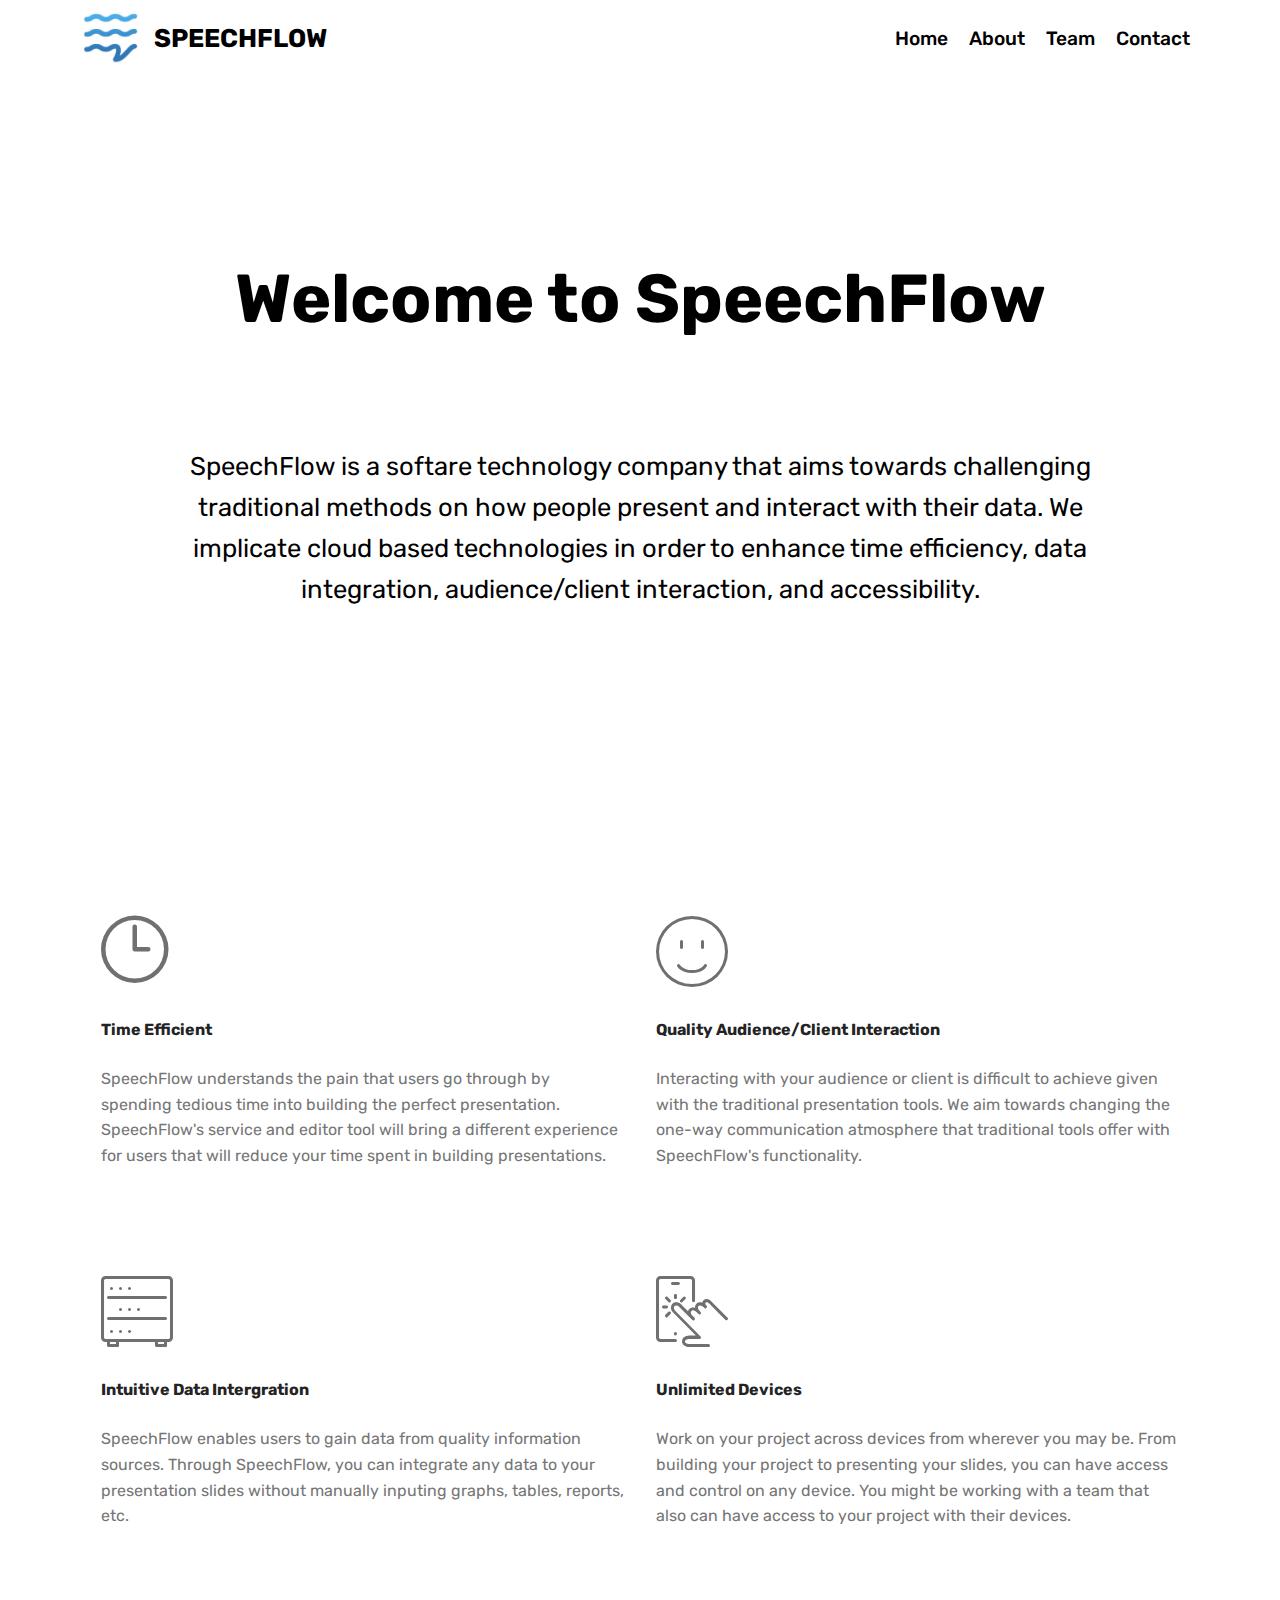
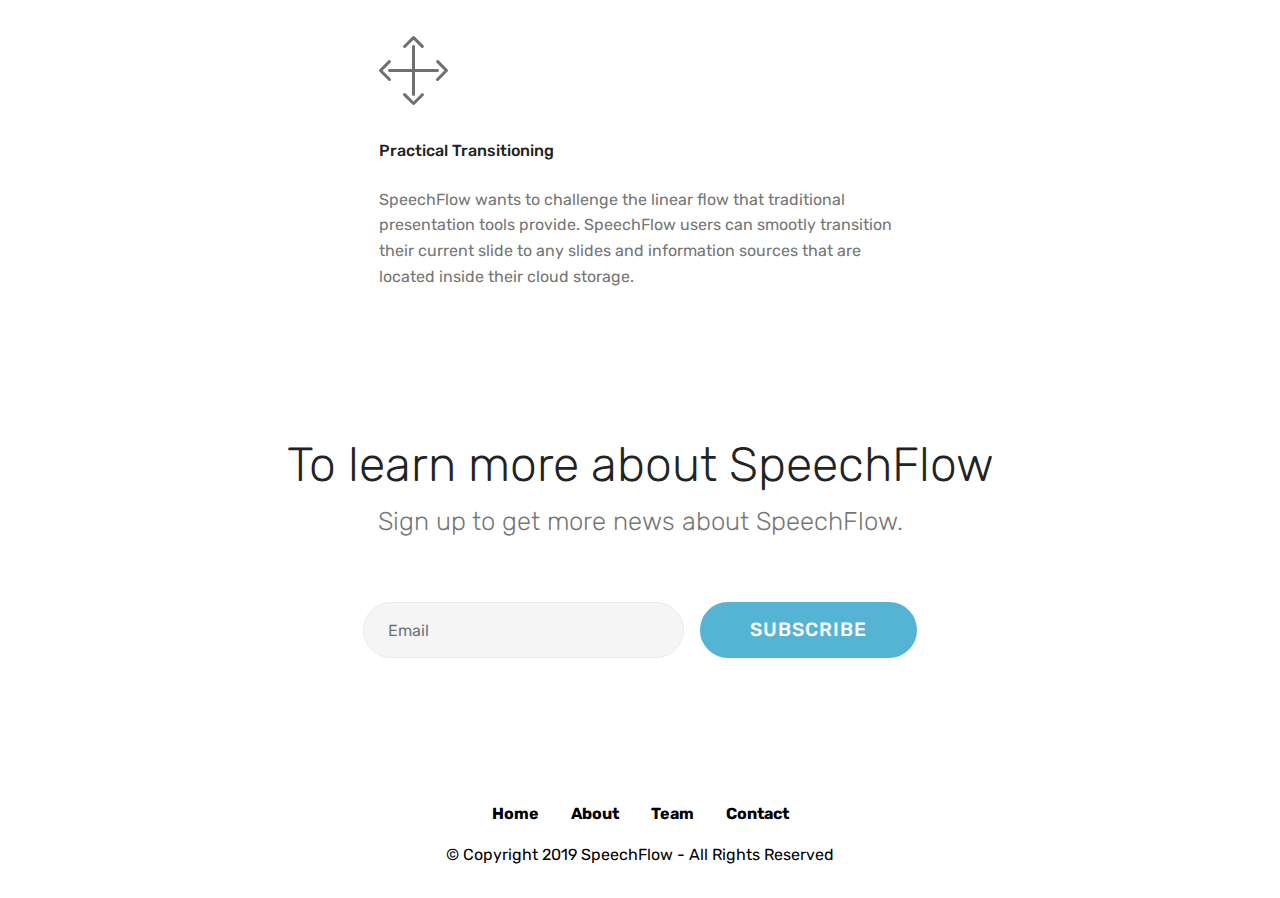
==== commit 9ef873a3: "create github pages" ====
--- a/about.html
+++ b/about.html
@@ -51,13 +51,13 @@
         <div class="collapse navbar-collapse" id="navbarSupportedContent">
             <ul class="navbar-nav nav-dropdown nav-right" data-app-modern-menu="true"><li class="nav-item">
                     <a class="nav-link link text-black display-4" href="index.html">Home</a>
-                </li><li class="nav-item"><a class="nav-link link text-black display-4" href="about.html">About</a></li><li class="nav-item"><a class="nav-link link text-black display-4" href="team.html">Team</a></li></ul>
+                </li><li class="nav-item"><a class="nav-link link text-black display-4" href="about.html">About</a></li><li class="nav-item"><a class="nav-link link text-black display-4" href="team.html">Team</a></li><li class="nav-item"><a class="nav-link link text-black display-4" href="team.html">Contact</a></li></ul>
             
         </div>
     </nav>
 </section>
 
-<section class="engine"><a href="https://mobirise.info">Mobirise</a></section><section class="cid-rmBMNc3s28 mbr-fullscreen" id="header2-f">
+<section class="engine"><a href="https://mobirise.info/h">how to create a web page for free</a></section><section class="cid-rmBMNc3s28 mbr-fullscreen" id="header2-f">
 
     
 
@@ -193,7 +193,7 @@
         <div class="row py-2 justify-content-center">
             <div class="col-12 col-lg-6  col-md-8 " data-form-type="formoid">
                 <!---Formbuilder Form--->
-                <form action="https://mobirise.com/" method="POST" class="mbr-form form-with-styler" data-form-title="Mobirise Form"><input type="hidden" name="email" data-form-email="true" value="qpo+AYBbpV+NkNsP4KhYhsBKqe8JegMHZk0MOU1ZbLRq3NXl30tZQBmYfd4DKTmoxYqYa0IX5+ta2hvY4SDJxQZHtUR6M5y82dvScBEGk53ZRfihV3V1oSv500t8HhUw">
+                <form action="https://mobirise.com/" method="POST" class="mbr-form form-with-styler" data-form-title="Mobirise Form"><input type="hidden" name="email" data-form-email="true" value="S5uTd6iUnQ+eYlF5ADnFqCZbu628w2Hb5nt1icLjoT2xRyPSB+vRoqT6njCw6QOKTt5EYXnmyl9OzM9b/0l/z/v55UuOe0IkSm2C9uasmh3oCsp7VmRJu8E0cry/wr7p">
                     <div class="row">
                         <div hidden="hidden" data-form-alert="" class="alert alert-success col-12">Thanks for filling out the form!</div>
                         <div hidden="hidden" data-form-alert-danger="" class="alert alert-danger col-12">
--- a/assets/mobirise/css/mbr-additional.css
+++ b/assets/mobirise/css/mbr-additional.css
@@ -2391,3 +2391,515 @@
 .cid-rmC5UQ24PU .media-container-row .mbr-text {
   color: #000000;
 }
+.cid-rmBKshVHnx .navbar {
+  background: #ffffff;
+  transition: none;
+  min-height: 77px;
+  padding: .5rem 0;
+}
+.cid-rmBKshVHnx .navbar-dropdown.bg-color.transparent.opened {
+  background: #ffffff;
+}
+.cid-rmBKshVHnx a {
+  font-style: normal;
+}
+.cid-rmBKshVHnx .nav-item span {
+  padding-right: 0.4em;
+  line-height: 0.5em;
+  vertical-align: text-bottom;
+  position: relative;
+  text-decoration: none;
+}
+.cid-rmBKshVHnx .nav-item a {
+  display: -webkit-flex;
+  align-items: center;
+  justify-content: center;
+  padding: 0.7rem 0 !important;
+  margin: 0rem .65rem !important;
+  -webkit-align-items: center;
+  -webkit-justify-content: center;
+}
+.cid-rmBKshVHnx .nav-item:focus,
+.cid-rmBKshVHnx .nav-link:focus {
+  outline: none;
+}
+.cid-rmBKshVHnx .btn {
+  padding: 0.4rem 1.5rem;
+  display: -webkit-inline-flex;
+  align-items: center;
+  -webkit-align-items: center;
+}
+.cid-rmBKshVHnx .btn .mbr-iconfont {
+  font-size: 1.6rem;
+}
+.cid-rmBKshVHnx .menu-logo {
+  margin-right: auto;
+}
+.cid-rmBKshVHnx .menu-logo .navbar-brand {
+  display: flex;
+  margin-left: 5rem;
+  padding: 0;
+  transition: padding .2s;
+  min-height: 3.8rem;
+  -webkit-align-items: center;
+  align-items: center;
+}
+.cid-rmBKshVHnx .menu-logo .navbar-brand .navbar-caption-wrap {
+  display: flex;
+  -webkit-align-items: center;
+  align-items: center;
+  word-break: break-word;
+  min-width: 7rem;
+  margin: .3rem 0;
+}
+.cid-rmBKshVHnx .menu-logo .navbar-brand .navbar-caption-wrap .navbar-caption {
+  line-height: 1.2rem !important;
+  padding-right: 2rem;
+}
+.cid-rmBKshVHnx .menu-logo .navbar-brand .navbar-logo {
+  font-size: 4rem;
+  transition: font-size 0.25s;
+}
+.cid-rmBKshVHnx .menu-logo .navbar-brand .navbar-logo img {
+  display: flex;
+}
+.cid-rmBKshVHnx .menu-logo .navbar-brand .navbar-logo .mbr-iconfont {
+  transition: font-size 0.25s;
+}
+.cid-rmBKshVHnx .menu-logo .navbar-brand .navbar-logo a {
+  display: inline-flex;
+}
+.cid-rmBKshVHnx .navbar-toggleable-sm .navbar-collapse {
+  justify-content: flex-end;
+  -webkit-justify-content: flex-end;
+  padding-right: 5rem;
+  width: auto;
+}
+.cid-rmBKshVHnx .navbar-toggleable-sm .navbar-collapse .navbar-nav {
+  flex-wrap: wrap;
+  -webkit-flex-wrap: wrap;
+  padding-left: 0;
+}
+.cid-rmBKshVHnx .navbar-toggleable-sm .navbar-collapse .navbar-nav .nav-item {
+  -webkit-align-self: center;
+  align-self: center;
+}
+.cid-rmBKshVHnx .navbar-toggleable-sm .navbar-collapse .navbar-buttons {
+  padding-left: 0;
+  padding-bottom: 0;
+}
+.cid-rmBKshVHnx .dropdown .dropdown-menu {
+  background: #ffffff;
+  display: none;
+  position: absolute;
+  min-width: 5rem;
+  padding-top: 1.4rem;
+  padding-bottom: 1.4rem;
+  text-align: left;
+}
+.cid-rmBKshVHnx .dropdown .dropdown-menu .dropdown-item {
+  width: auto;
+  padding: 0.235em 1.5385em 0.235em 1.5385em !important;
+}
+.cid-rmBKshVHnx .dropdown .dropdown-menu .dropdown-item::after {
+  right: 0.5rem;
+}
+.cid-rmBKshVHnx .dropdown .dropdown-menu .dropdown-submenu {
+  margin: 0;
+}
+.cid-rmBKshVHnx .dropdown.open > .dropdown-menu {
+  display: block;
+}
+.cid-rmBKshVHnx .navbar-toggleable-sm.opened:after {
+  position: absolute;
+  width: 100vw;
+  height: 100vh;
+  content: '';
+  background-color: rgba(0, 0, 0, 0.1);
+  left: 0;
+  bottom: 0;
+  transform: translateY(100%);
+  -webkit-transform: translateY(100%);
+  z-index: 1000;
+}
+.cid-rmBKshVHnx .navbar.navbar-short {
+  min-height: 60px;
+  transition: all .2s;
+}
+.cid-rmBKshVHnx .navbar.navbar-short .navbar-toggler-right {
+  top: 20px;
+}
+.cid-rmBKshVHnx .navbar.navbar-short .navbar-logo a {
+  font-size: 2.5rem !important;
+  line-height: 2.5rem;
+  transition: font-size 0.25s;
+}
+.cid-rmBKshVHnx .navbar.navbar-short .navbar-logo a .mbr-iconfont {
+  font-size: 2.5rem !important;
+}
+.cid-rmBKshVHnx .navbar.navbar-short .navbar-logo a img {
+  height: 3rem !important;
+}
+.cid-rmBKshVHnx .navbar.navbar-short .navbar-brand {
+  min-height: 3rem;
+}
+.cid-rmBKshVHnx button.navbar-toggler {
+  width: 31px;
+  height: 18px;
+  cursor: pointer;
+  transition: all .2s;
+  top: 1.5rem;
+  right: 1rem;
+}
+.cid-rmBKshVHnx button.navbar-toggler:focus {
+  outline: none;
+}
+.cid-rmBKshVHnx button.navbar-toggler .hamburger span {
+  position: absolute;
+  right: 0;
+  width: 30px;
+  height: 2px;
+  border-right: 5px;
+  background-color: #333333;
+}
+.cid-rmBKshVHnx button.navbar-toggler .hamburger span:nth-child(1) {
+  top: 0;
+  transition: all .2s;
+}
+.cid-rmBKshVHnx button.navbar-toggler .hamburger span:nth-child(2) {
+  top: 8px;
+  transition: all .15s;
+}
+.cid-rmBKshVHnx button.navbar-toggler .hamburger span:nth-child(3) {
+  top: 8px;
+  transition: all .15s;
+}
+.cid-rmBKshVHnx button.navbar-toggler .hamburger span:nth-child(4) {
+  top: 16px;
+  transition: all .2s;
+}
+.cid-rmBKshVHnx nav.opened .hamburger span:nth-child(1) {
+  top: 8px;
+  width: 0;
+  opacity: 0;
+  right: 50%;
+  transition: all .2s;
+}
+.cid-rmBKshVHnx nav.opened .hamburger span:nth-child(2) {
+  -webkit-transform: rotate(45deg);
+  transform: rotate(45deg);
+  transition: all .25s;
+}
+.cid-rmBKshVHnx nav.opened .hamburger span:nth-child(3) {
+  -webkit-transform: rotate(-45deg);
+  transform: rotate(-45deg);
+  transition: all .25s;
+}
+.cid-rmBKshVHnx nav.opened .hamburger span:nth-child(4) {
+  top: 8px;
+  width: 0;
+  opacity: 0;
+  right: 50%;
+  transition: all .2s;
+}
+.cid-rmBKshVHnx .collapsed.navbar-expand {
+  flex-direction: column;
+  -webkit-flex-direction: column;
+}
+.cid-rmBKshVHnx .collapsed .btn {
+  display: -webkit-flex;
+}
+.cid-rmBKshVHnx .collapsed .navbar-collapse {
+  display: none !important;
+  padding-right: 0 !important;
+}
+.cid-rmBKshVHnx .collapsed .navbar-collapse.collapsing,
+.cid-rmBKshVHnx .collapsed .navbar-collapse.show {
+  display: block !important;
+}
+.cid-rmBKshVHnx .collapsed .navbar-collapse.collapsing .navbar-nav,
+.cid-rmBKshVHnx .collapsed .navbar-collapse.show .navbar-nav {
+  display: block;
+  text-align: center;
+}
+.cid-rmBKshVHnx .collapsed .navbar-collapse.collapsing .navbar-nav .nav-item,
+.cid-rmBKshVHnx .collapsed .navbar-collapse.show .navbar-nav .nav-item {
+  clear: both;
+}
+.cid-rmBKshVHnx .collapsed .navbar-collapse.collapsing .navbar-nav .nav-item:last-child,
+.cid-rmBKshVHnx .collapsed .navbar-collapse.show .navbar-nav .nav-item:last-child {
+  margin-bottom: 1rem;
+}
+.cid-rmBKshVHnx .collapsed .navbar-collapse.collapsing .navbar-buttons,
+.cid-rmBKshVHnx .collapsed .navbar-collapse.show .navbar-buttons {
+  text-align: center;
+}
+.cid-rmBKshVHnx .collapsed .navbar-collapse.collapsing .navbar-buttons:last-child,
+.cid-rmBKshVHnx .collapsed .navbar-collapse.show .navbar-buttons:last-child {
+  margin-bottom: 1rem;
+}
+@media (min-width: 992px) {
+  .cid-rmBKshVHnx .collapsed:not(.navbar-short) .navbar-collapse {
+    max-height: calc(98.5vh - 3.8rem);
+  }
+}
+.cid-rmBKshVHnx .collapsed button.navbar-toggler {
+  display: block;
+}
+.cid-rmBKshVHnx .collapsed .navbar-brand {
+  margin-left: 1rem !important;
+}
+.cid-rmBKshVHnx .collapsed .navbar-toggleable-sm {
+  flex-direction: column;
+  -webkit-flex-direction: column;
+}
+.cid-rmBKshVHnx .collapsed .dropdown .dropdown-menu {
+  width: 100%;
+  text-align: center;
+  position: relative;
+  opacity: 0;
+  overflow: hidden;
+  display: block;
+  height: 0;
+  visibility: hidden;
+  padding: 0;
+  transition-duration: .5s;
+  transition-property: opacity,padding,height;
+}
+.cid-rmBKshVHnx .collapsed .dropdown.open > .dropdown-menu {
+  position: relative;
+  opacity: 1;
+  height: auto;
+  padding: 1.4rem 0;
+  visibility: visible;
+}
+.cid-rmBKshVHnx .collapsed .dropdown .dropdown-submenu {
+  left: 0;
+  text-align: center;
+  width: 100%;
+}
+.cid-rmBKshVHnx .collapsed .dropdown .dropdown-toggle[data-toggle="dropdown-submenu"]::after {
+  margin-top: 0;
+  position: inherit;
+  right: 0;
+  top: 50%;
+  display: inline-block;
+  width: 0;
+  height: 0;
+  margin-left: .3em;
+  vertical-align: middle;
+  content: "";
+  border-top: .30em solid;
+  border-right: .30em solid transparent;
+  border-left: .30em solid transparent;
+}
+@media (max-width: 991px) {
+  .cid-rmBKshVHnx.navbar-expand {
+    flex-direction: column;
+    -webkit-flex-direction: column;
+  }
+  .cid-rmBKshVHnx img {
+    height: 3.8rem !important;
+  }
+  .cid-rmBKshVHnx .btn {
+    display: -webkit-flex;
+  }
+  .cid-rmBKshVHnx button.navbar-toggler {
+    display: block;
+  }
+  .cid-rmBKshVHnx .navbar-brand {
+    margin-left: 1rem !important;
+  }
+  .cid-rmBKshVHnx .navbar-toggleable-sm {
+    flex-direction: column;
+    -webkit-flex-direction: column;
+  }
+  .cid-rmBKshVHnx .navbar-collapse {
+    display: none !important;
+    padding-right: 0 !important;
+  }
+  .cid-rmBKshVHnx .navbar-collapse.collapsing,
+  .cid-rmBKshVHnx .navbar-collapse.show {
+    display: block !important;
+  }
+  .cid-rmBKshVHnx .navbar-collapse.collapsing .navbar-nav,
+  .cid-rmBKshVHnx .navbar-collapse.show .navbar-nav {
+    display: block;
+    text-align: center;
+  }
+  .cid-rmBKshVHnx .navbar-collapse.collapsing .navbar-nav .nav-item,
+  .cid-rmBKshVHnx .navbar-collapse.show .navbar-nav .nav-item {
+    clear: both;
+  }
+  .cid-rmBKshVHnx .navbar-collapse.collapsing .navbar-nav .nav-item:last-child,
+  .cid-rmBKshVHnx .navbar-collapse.show .navbar-nav .nav-item:last-child {
+    margin-bottom: 1rem;
+  }
+  .cid-rmBKshVHnx .navbar-collapse.collapsing .navbar-buttons,
+  .cid-rmBKshVHnx .navbar-collapse.show .navbar-buttons {
+    text-align: center;
+  }
+  .cid-rmBKshVHnx .navbar-collapse.collapsing .navbar-buttons:last-child,
+  .cid-rmBKshVHnx .navbar-collapse.show .navbar-buttons:last-child {
+    margin-bottom: 1rem;
+  }
+  .cid-rmBKshVHnx .dropdown .dropdown-menu {
+    width: 100%;
+    text-align: center;
+    position: relative;
+    opacity: 0;
+    overflow: hidden;
+    display: block;
+    height: 0;
+    visibility: hidden;
+    padding: 0;
+    transition-duration: .5s;
+    transition-property: opacity,padding,height;
+  }
+  .cid-rmBKshVHnx .dropdown.open > .dropdown-menu {
+    position: relative;
+    opacity: 1;
+    height: auto;
+    padding: 1.4rem 0;
+    visibility: visible;
+  }
+  .cid-rmBKshVHnx .dropdown .dropdown-submenu {
+    left: 0;
+    text-align: center;
+    width: 100%;
+  }
+  .cid-rmBKshVHnx .dropdown .dropdown-toggle[data-toggle="dropdown-submenu"]::after {
+    margin-top: 0;
+    position: inherit;
+    right: 0;
+    top: 50%;
+    display: inline-block;
+    width: 0;
+    height: 0;
+    margin-left: .3em;
+    vertical-align: middle;
+    content: "";
+    border-top: .30em solid;
+    border-right: .30em solid transparent;
+    border-left: .30em solid transparent;
+  }
+}
+@media (min-width: 767px) {
+  .cid-rmBKshVHnx .menu-logo {
+    flex-shrink: 0;
+    -webkit-flex-shrink: 0;
+  }
+}
+.cid-rmBKshVHnx .navbar-collapse {
+  flex-basis: auto;
+  -webkit-flex-basis: auto;
+}
+.cid-rmBKshVHnx .nav-link:hover,
+.cid-rmBKshVHnx .dropdown-item:hover {
+  color: #767676 !important;
+}
+.cid-rGr1GYw9yw {
+  padding-top: 120px;
+  padding-bottom: 45px;
+  background-color: #ffffff;
+}
+.cid-rGr1GYw9yw .title {
+  margin-bottom: 2rem;
+}
+.cid-rGr1GYw9yw .mbr-section-subtitle {
+  color: #767676;
+}
+.cid-rGr1GYw9yw a:not([href]):not([tabindex]) {
+  color: #fff;
+  border-radius: 3px;
+}
+.cid-rGr1GYw9yw a.btn-white:not([href]):not([tabindex]) {
+  color: #333;
+}
+.cid-rGr1GYw9yw textarea.form-control {
+  min-height: 188px;
+}
+.cid-rmC5UQ24PU {
+  padding-top: 30px;
+  padding-bottom: 30px;
+  background-color: #ffffff;
+}
+.cid-rmC5UQ24PU .row-links {
+  width: 100%;
+  -webkit-justify-content: center;
+  justify-content: center;
+}
+.cid-rmC5UQ24PU .social-row {
+  width: 100%;
+  -webkit-justify-content: center;
+  justify-content: center;
+}
+.cid-rmC5UQ24PU .media-container-row {
+  -webkit-flex-direction: column;
+  flex-direction: column;
+  -webkit-justify-content: center;
+  justify-content: center;
+  -webkit-align-items: center;
+  align-items: center;
+}
+.cid-rmC5UQ24PU .media-container-row .foot-menu {
+  list-style: none;
+  display: flex;
+  -webkit-justify-content: center;
+  justify-content: center;
+  -webkit-flex-wrap: wrap;
+  flex-wrap: wrap;
+  padding: 0;
+  margin-bottom: 0;
+}
+.cid-rmC5UQ24PU .media-container-row .foot-menu li {
+  padding: 0 1rem 1rem 1rem;
+}
+.cid-rmC5UQ24PU .media-container-row .foot-menu li p {
+  margin: 0;
+}
+.cid-rmC5UQ24PU .media-container-row .social-list {
+  padding-left: 0;
+  margin-bottom: 0;
+  list-style: none;
+  display: flex;
+  -webkit-flex-wrap: wrap;
+  flex-wrap: wrap;
+  -webkit-justify-content: flex-end;
+  justify-content: flex-end;
+}
+.cid-rmC5UQ24PU .media-container-row .social-list .mbr-iconfont-social {
+  font-size: 1.5rem;
+  color: #ffffff;
+}
+.cid-rmC5UQ24PU .media-container-row .social-list .soc-item {
+  margin: 0 .5rem;
+}
+.cid-rmC5UQ24PU .media-container-row .social-list a {
+  margin: 0;
+  opacity: .5;
+  -webkit-transition: .2s linear;
+  transition: .2s linear;
+}
+.cid-rmC5UQ24PU .media-container-row .social-list a:hover {
+  opacity: 1;
+}
+@media (max-width: 767px) {
+  .cid-rmC5UQ24PU .media-container-row .social-list {
+    -webkit-justify-content: center;
+    justify-content: center;
+  }
+}
+.cid-rmC5UQ24PU .media-container-row .row-copirayt {
+  word-break: break-word;
+  width: 100%;
+}
+.cid-rmC5UQ24PU .media-container-row .row-copirayt p {
+  width: 100%;
+}
+.cid-rmC5UQ24PU foot-menu-item {
+  color: #000000;
+}
+.cid-rmC5UQ24PU .media-container-row .mbr-text {
+  color: #000000;
+}
--- a/assets/mobirise/css/mbr-additional.css
+++ b/assets/mobirise/css/mbr-additional.css
@@ -2391,3 +2391,515 @@
 .cid-rmC5UQ24PU .media-container-row .mbr-text {
   color: #000000;
 }
+.cid-rmBKshVHnx .navbar {
+  background: #ffffff;
+  transition: none;
+  min-height: 77px;
+  padding: .5rem 0;
+}
+.cid-rmBKshVHnx .navbar-dropdown.bg-color.transparent.opened {
+  background: #ffffff;
+}
+.cid-rmBKshVHnx a {
+  font-style: normal;
+}
+.cid-rmBKshVHnx .nav-item span {
+  padding-right: 0.4em;
+  line-height: 0.5em;
+  vertical-align: text-bottom;
+  position: relative;
+  text-decoration: none;
+}
+.cid-rmBKshVHnx .nav-item a {
+  display: -webkit-flex;
+  align-items: center;
+  justify-content: center;
+  padding: 0.7rem 0 !important;
+  margin: 0rem .65rem !important;
+  -webkit-align-items: center;
+  -webkit-justify-content: center;
+}
+.cid-rmBKshVHnx .nav-item:focus,
+.cid-rmBKshVHnx .nav-link:focus {
+  outline: none;
+}
+.cid-rmBKshVHnx .btn {
+  padding: 0.4rem 1.5rem;
+  display: -webkit-inline-flex;
+  align-items: center;
+  -webkit-align-items: center;
+}
+.cid-rmBKshVHnx .btn .mbr-iconfont {
+  font-size: 1.6rem;
+}
+.cid-rmBKshVHnx .menu-logo {
+  margin-right: auto;
+}
+.cid-rmBKshVHnx .menu-logo .navbar-brand {
+  display: flex;
+  margin-left: 5rem;
+  padding: 0;
+  transition: padding .2s;
+  min-height: 3.8rem;
+  -webkit-align-items: center;
+  align-items: center;
+}
+.cid-rmBKshVHnx .menu-logo .navbar-brand .navbar-caption-wrap {
+  display: flex;
+  -webkit-align-items: center;
+  align-items: center;
+  word-break: break-word;
+  min-width: 7rem;
+  margin: .3rem 0;
+}
+.cid-rmBKshVHnx .menu-logo .navbar-brand .navbar-caption-wrap .navbar-caption {
+  line-height: 1.2rem !important;
+  padding-right: 2rem;
+}
+.cid-rmBKshVHnx .menu-logo .navbar-brand .navbar-logo {
+  font-size: 4rem;
+  transition: font-size 0.25s;
+}
+.cid-rmBKshVHnx .menu-logo .navbar-brand .navbar-logo img {
+  display: flex;
+}
+.cid-rmBKshVHnx .menu-logo .navbar-brand .navbar-logo .mbr-iconfont {
+  transition: font-size 0.25s;
+}
+.cid-rmBKshVHnx .menu-logo .navbar-brand .navbar-logo a {
+  display: inline-flex;
+}
+.cid-rmBKshVHnx .navbar-toggleable-sm .navbar-collapse {
+  justify-content: flex-end;
+  -webkit-justify-content: flex-end;
+  padding-right: 5rem;
+  width: auto;
+}
+.cid-rmBKshVHnx .navbar-toggleable-sm .navbar-collapse .navbar-nav {
+  flex-wrap: wrap;
+  -webkit-flex-wrap: wrap;
+  padding-left: 0;
+}
+.cid-rmBKshVHnx .navbar-toggleable-sm .navbar-collapse .navbar-nav .nav-item {
+  -webkit-align-self: center;
+  align-self: center;
+}
+.cid-rmBKshVHnx .navbar-toggleable-sm .navbar-collapse .navbar-buttons {
+  padding-left: 0;
+  padding-bottom: 0;
+}
+.cid-rmBKshVHnx .dropdown .dropdown-menu {
+  background: #ffffff;
+  display: none;
+  position: absolute;
+  min-width: 5rem;
+  padding-top: 1.4rem;
+  padding-bottom: 1.4rem;
+  text-align: left;
+}
+.cid-rmBKshVHnx .dropdown .dropdown-menu .dropdown-item {
+  width: auto;
+  padding: 0.235em 1.5385em 0.235em 1.5385em !important;
+}
+.cid-rmBKshVHnx .dropdown .dropdown-menu .dropdown-item::after {
+  right: 0.5rem;
+}
+.cid-rmBKshVHnx .dropdown .dropdown-menu .dropdown-submenu {
+  margin: 0;
+}
+.cid-rmBKshVHnx .dropdown.open > .dropdown-menu {
+  display: block;
+}
+.cid-rmBKshVHnx .navbar-toggleable-sm.opened:after {
+  position: absolute;
+  width: 100vw;
+  height: 100vh;
+  content: '';
+  background-color: rgba(0, 0, 0, 0.1);
+  left: 0;
+  bottom: 0;
+  transform: translateY(100%);
+  -webkit-transform: translateY(100%);
+  z-index: 1000;
+}
+.cid-rmBKshVHnx .navbar.navbar-short {
+  min-height: 60px;
+  transition: all .2s;
+}
+.cid-rmBKshVHnx .navbar.navbar-short .navbar-toggler-right {
+  top: 20px;
+}
+.cid-rmBKshVHnx .navbar.navbar-short .navbar-logo a {
+  font-size: 2.5rem !important;
+  line-height: 2.5rem;
+  transition: font-size 0.25s;
+}
+.cid-rmBKshVHnx .navbar.navbar-short .navbar-logo a .mbr-iconfont {
+  font-size: 2.5rem !important;
+}
+.cid-rmBKshVHnx .navbar.navbar-short .navbar-logo a img {
+  height: 3rem !important;
+}
+.cid-rmBKshVHnx .navbar.navbar-short .navbar-brand {
+  min-height: 3rem;
+}
+.cid-rmBKshVHnx button.navbar-toggler {
+  width: 31px;
+  height: 18px;
+  cursor: pointer;
+  transition: all .2s;
+  top: 1.5rem;
+  right: 1rem;
+}
+.cid-rmBKshVHnx button.navbar-toggler:focus {
+  outline: none;
+}
+.cid-rmBKshVHnx button.navbar-toggler .hamburger span {
+  position: absolute;
+  right: 0;
+  width: 30px;
+  height: 2px;
+  border-right: 5px;
+  background-color: #333333;
+}
+.cid-rmBKshVHnx button.navbar-toggler .hamburger span:nth-child(1) {
+  top: 0;
+  transition: all .2s;
+}
+.cid-rmBKshVHnx button.navbar-toggler .hamburger span:nth-child(2) {
+  top: 8px;
+  transition: all .15s;
+}
+.cid-rmBKshVHnx button.navbar-toggler .hamburger span:nth-child(3) {
+  top: 8px;
+  transition: all .15s;
+}
+.cid-rmBKshVHnx button.navbar-toggler .hamburger span:nth-child(4) {
+  top: 16px;
+  transition: all .2s;
+}
+.cid-rmBKshVHnx nav.opened .hamburger span:nth-child(1) {
+  top: 8px;
+  width: 0;
+  opacity: 0;
+  right: 50%;
+  transition: all .2s;
+}
+.cid-rmBKshVHnx nav.opened .hamburger span:nth-child(2) {
+  -webkit-transform: rotate(45deg);
+  transform: rotate(45deg);
+  transition: all .25s;
+}
+.cid-rmBKshVHnx nav.opened .hamburger span:nth-child(3) {
+  -webkit-transform: rotate(-45deg);
+  transform: rotate(-45deg);
+  transition: all .25s;
+}
+.cid-rmBKshVHnx nav.opened .hamburger span:nth-child(4) {
+  top: 8px;
+  width: 0;
+  opacity: 0;
+  right: 50%;
+  transition: all .2s;
+}
+.cid-rmBKshVHnx .collapsed.navbar-expand {
+  flex-direction: column;
+  -webkit-flex-direction: column;
+}
+.cid-rmBKshVHnx .collapsed .btn {
+  display: -webkit-flex;
+}
+.cid-rmBKshVHnx .collapsed .navbar-collapse {
+  display: none !important;
+  padding-right: 0 !important;
+}
+.cid-rmBKshVHnx .collapsed .navbar-collapse.collapsing,
+.cid-rmBKshVHnx .collapsed .navbar-collapse.show {
+  display: block !important;
+}
+.cid-rmBKshVHnx .collapsed .navbar-collapse.collapsing .navbar-nav,
+.cid-rmBKshVHnx .collapsed .navbar-collapse.show .navbar-nav {
+  display: block;
+  text-align: center;
+}
+.cid-rmBKshVHnx .collapsed .navbar-collapse.collapsing .navbar-nav .nav-item,
+.cid-rmBKshVHnx .collapsed .navbar-collapse.show .navbar-nav .nav-item {
+  clear: both;
+}
+.cid-rmBKshVHnx .collapsed .navbar-collapse.collapsing .navbar-nav .nav-item:last-child,
+.cid-rmBKshVHnx .collapsed .navbar-collapse.show .navbar-nav .nav-item:last-child {
+  margin-bottom: 1rem;
+}
+.cid-rmBKshVHnx .collapsed .navbar-collapse.collapsing .navbar-buttons,
+.cid-rmBKshVHnx .collapsed .navbar-collapse.show .navbar-buttons {
+  text-align: center;
+}
+.cid-rmBKshVHnx .collapsed .navbar-collapse.collapsing .navbar-buttons:last-child,
+.cid-rmBKshVHnx .collapsed .navbar-collapse.show .navbar-buttons:last-child {
+  margin-bottom: 1rem;
+}
+@media (min-width: 992px) {
+  .cid-rmBKshVHnx .collapsed:not(.navbar-short) .navbar-collapse {
+    max-height: calc(98.5vh - 3.8rem);
+  }
+}
+.cid-rmBKshVHnx .collapsed button.navbar-toggler {
+  display: block;
+}
+.cid-rmBKshVHnx .collapsed .navbar-brand {
+  margin-left: 1rem !important;
+}
+.cid-rmBKshVHnx .collapsed .navbar-toggleable-sm {
+  flex-direction: column;
+  -webkit-flex-direction: column;
+}
+.cid-rmBKshVHnx .collapsed .dropdown .dropdown-menu {
+  width: 100%;
+  text-align: center;
+  position: relative;
+  opacity: 0;
+  overflow: hidden;
+  display: block;
+  height: 0;
+  visibility: hidden;
+  padding: 0;
+  transition-duration: .5s;
+  transition-property: opacity,padding,height;
+}
+.cid-rmBKshVHnx .collapsed .dropdown.open > .dropdown-menu {
+  position: relative;
+  opacity: 1;
+  height: auto;
+  padding: 1.4rem 0;
+  visibility: visible;
+}
+.cid-rmBKshVHnx .collapsed .dropdown .dropdown-submenu {
+  left: 0;
+  text-align: center;
+  width: 100%;
+}
+.cid-rmBKshVHnx .collapsed .dropdown .dropdown-toggle[data-toggle="dropdown-submenu"]::after {
+  margin-top: 0;
+  position: inherit;
+  right: 0;
+  top: 50%;
+  display: inline-block;
+  width: 0;
+  height: 0;
+  margin-left: .3em;
+  vertical-align: middle;
+  content: "";
+  border-top: .30em solid;
+  border-right: .30em solid transparent;
+  border-left: .30em solid transparent;
+}
+@media (max-width: 991px) {
+  .cid-rmBKshVHnx.navbar-expand {
+    flex-direction: column;
+    -webkit-flex-direction: column;
+  }
+  .cid-rmBKshVHnx img {
+    height: 3.8rem !important;
+  }
+  .cid-rmBKshVHnx .btn {
+    display: -webkit-flex;
+  }
+  .cid-rmBKshVHnx button.navbar-toggler {
+    display: block;
+  }
+  .cid-rmBKshVHnx .navbar-brand {
+    margin-left: 1rem !important;
+  }
+  .cid-rmBKshVHnx .navbar-toggleable-sm {
+    flex-direction: column;
+    -webkit-flex-direction: column;
+  }
+  .cid-rmBKshVHnx .navbar-collapse {
+    display: none !important;
+    padding-right: 0 !important;
+  }
+  .cid-rmBKshVHnx .navbar-collapse.collapsing,
+  .cid-rmBKshVHnx .navbar-collapse.show {
+    display: block !important;
+  }
+  .cid-rmBKshVHnx .navbar-collapse.collapsing .navbar-nav,
+  .cid-rmBKshVHnx .navbar-collapse.show .navbar-nav {
+    display: block;
+    text-align: center;
+  }
+  .cid-rmBKshVHnx .navbar-collapse.collapsing .navbar-nav .nav-item,
+  .cid-rmBKshVHnx .navbar-collapse.show .navbar-nav .nav-item {
+    clear: both;
+  }
+  .cid-rmBKshVHnx .navbar-collapse.collapsing .navbar-nav .nav-item:last-child,
+  .cid-rmBKshVHnx .navbar-collapse.show .navbar-nav .nav-item:last-child {
+    margin-bottom: 1rem;
+  }
+  .cid-rmBKshVHnx .navbar-collapse.collapsing .navbar-buttons,
+  .cid-rmBKshVHnx .navbar-collapse.show .navbar-buttons {
+    text-align: center;
+  }
+  .cid-rmBKshVHnx .navbar-collapse.collapsing .navbar-buttons:last-child,
+  .cid-rmBKshVHnx .navbar-collapse.show .navbar-buttons:last-child {
+    margin-bottom: 1rem;
+  }
+  .cid-rmBKshVHnx .dropdown .dropdown-menu {
+    width: 100%;
+    text-align: center;
+    position: relative;
+    opacity: 0;
+    overflow: hidden;
+    display: block;
+    height: 0;
+    visibility: hidden;
+    padding: 0;
+    transition-duration: .5s;
+    transition-property: opacity,padding,height;
+  }
+  .cid-rmBKshVHnx .dropdown.open > .dropdown-menu {
+    position: relative;
+    opacity: 1;
+    height: auto;
+    padding: 1.4rem 0;
+    visibility: visible;
+  }
+  .cid-rmBKshVHnx .dropdown .dropdown-submenu {
+    left: 0;
+    text-align: center;
+    width: 100%;
+  }
+  .cid-rmBKshVHnx .dropdown .dropdown-toggle[data-toggle="dropdown-submenu"]::after {
+    margin-top: 0;
+    position: inherit;
+    right: 0;
+    top: 50%;
+    display: inline-block;
+    width: 0;
+    height: 0;
+    margin-left: .3em;
+    vertical-align: middle;
+    content: "";
+    border-top: .30em solid;
+    border-right: .30em solid transparent;
+    border-left: .30em solid transparent;
+  }
+}
+@media (min-width: 767px) {
+  .cid-rmBKshVHnx .menu-logo {
+    flex-shrink: 0;
+    -webkit-flex-shrink: 0;
+  }
+}
+.cid-rmBKshVHnx .navbar-collapse {
+  flex-basis: auto;
+  -webkit-flex-basis: auto;
+}
+.cid-rmBKshVHnx .nav-link:hover,
+.cid-rmBKshVHnx .dropdown-item:hover {
+  color: #767676 !important;
+}
+.cid-rGr1GYw9yw {
+  padding-top: 120px;
+  padding-bottom: 45px;
+  background-color: #ffffff;
+}
+.cid-rGr1GYw9yw .title {
+  margin-bottom: 2rem;
+}
+.cid-rGr1GYw9yw .mbr-section-subtitle {
+  color: #767676;
+}
+.cid-rGr1GYw9yw a:not([href]):not([tabindex]) {
+  color: #fff;
+  border-radius: 3px;
+}
+.cid-rGr1GYw9yw a.btn-white:not([href]):not([tabindex]) {
+  color: #333;
+}
+.cid-rGr1GYw9yw textarea.form-control {
+  min-height: 188px;
+}
+.cid-rmC5UQ24PU {
+  padding-top: 30px;
+  padding-bottom: 30px;
+  background-color: #ffffff;
+}
+.cid-rmC5UQ24PU .row-links {
+  width: 100%;
+  -webkit-justify-content: center;
+  justify-content: center;
+}
+.cid-rmC5UQ24PU .social-row {
+  width: 100%;
+  -webkit-justify-content: center;
+  justify-content: center;
+}
+.cid-rmC5UQ24PU .media-container-row {
+  -webkit-flex-direction: column;
+  flex-direction: column;
+  -webkit-justify-content: center;
+  justify-content: center;
+  -webkit-align-items: center;
+  align-items: center;
+}
+.cid-rmC5UQ24PU .media-container-row .foot-menu {
+  list-style: none;
+  display: flex;
+  -webkit-justify-content: center;
+  justify-content: center;
+  -webkit-flex-wrap: wrap;
+  flex-wrap: wrap;
+  padding: 0;
+  margin-bottom: 0;
+}
+.cid-rmC5UQ24PU .media-container-row .foot-menu li {
+  padding: 0 1rem 1rem 1rem;
+}
+.cid-rmC5UQ24PU .media-container-row .foot-menu li p {
+  margin: 0;
+}
+.cid-rmC5UQ24PU .media-container-row .social-list {
+  padding-left: 0;
+  margin-bottom: 0;
+  list-style: none;
+  display: flex;
+  -webkit-flex-wrap: wrap;
+  flex-wrap: wrap;
+  -webkit-justify-content: flex-end;
+  justify-content: flex-end;
+}
+.cid-rmC5UQ24PU .media-container-row .social-list .mbr-iconfont-social {
+  font-size: 1.5rem;
+  color: #ffffff;
+}
+.cid-rmC5UQ24PU .media-container-row .social-list .soc-item {
+  margin: 0 .5rem;
+}
+.cid-rmC5UQ24PU .media-container-row .social-list a {
+  margin: 0;
+  opacity: .5;
+  -webkit-transition: .2s linear;
+  transition: .2s linear;
+}
+.cid-rmC5UQ24PU .media-container-row .social-list a:hover {
+  opacity: 1;
+}
+@media (max-width: 767px) {
+  .cid-rmC5UQ24PU .media-container-row .social-list {
+    -webkit-justify-content: center;
+    justify-content: center;
+  }
+}
+.cid-rmC5UQ24PU .media-container-row .row-copirayt {
+  word-break: break-word;
+  width: 100%;
+}
+.cid-rmC5UQ24PU .media-container-row .row-copirayt p {
+  width: 100%;
+}
+.cid-rmC5UQ24PU foot-menu-item {
+  color: #000000;
+}
+.cid-rmC5UQ24PU .media-container-row .mbr-text {
+  color: #000000;
+}
